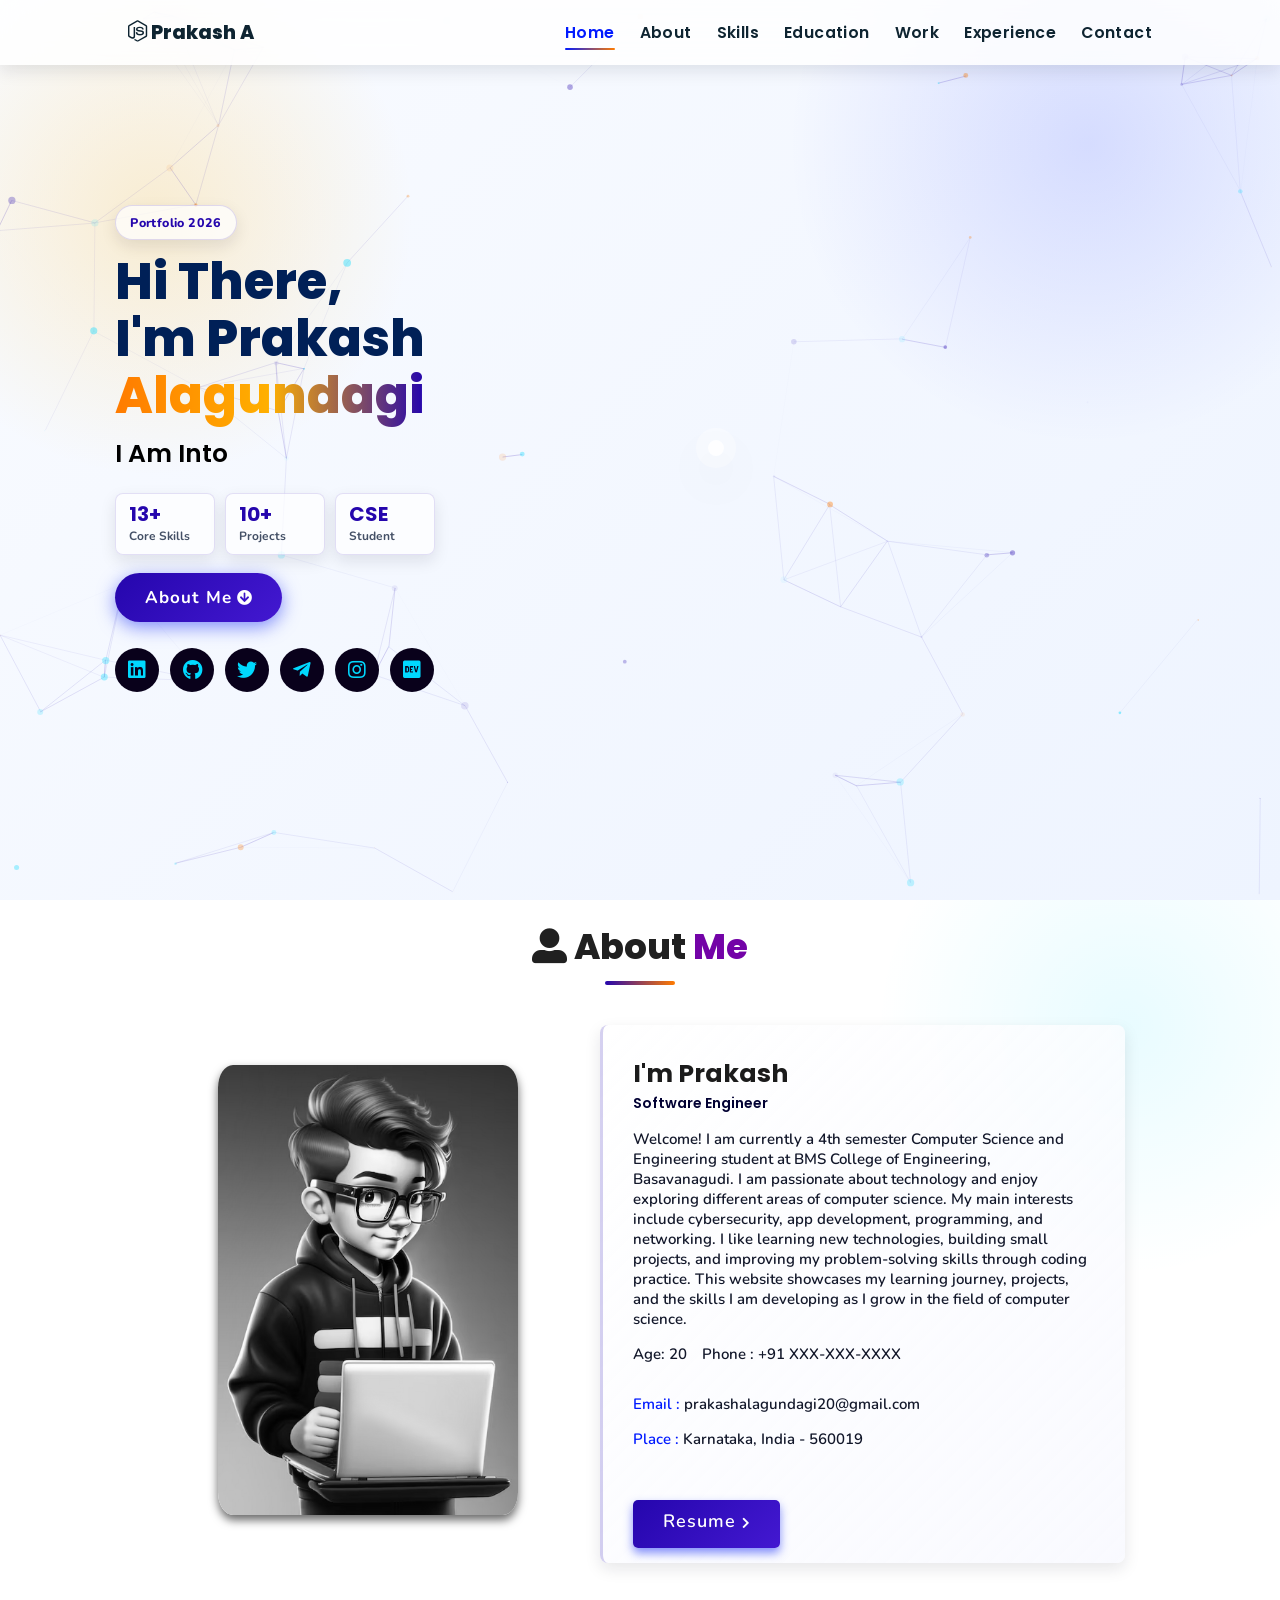
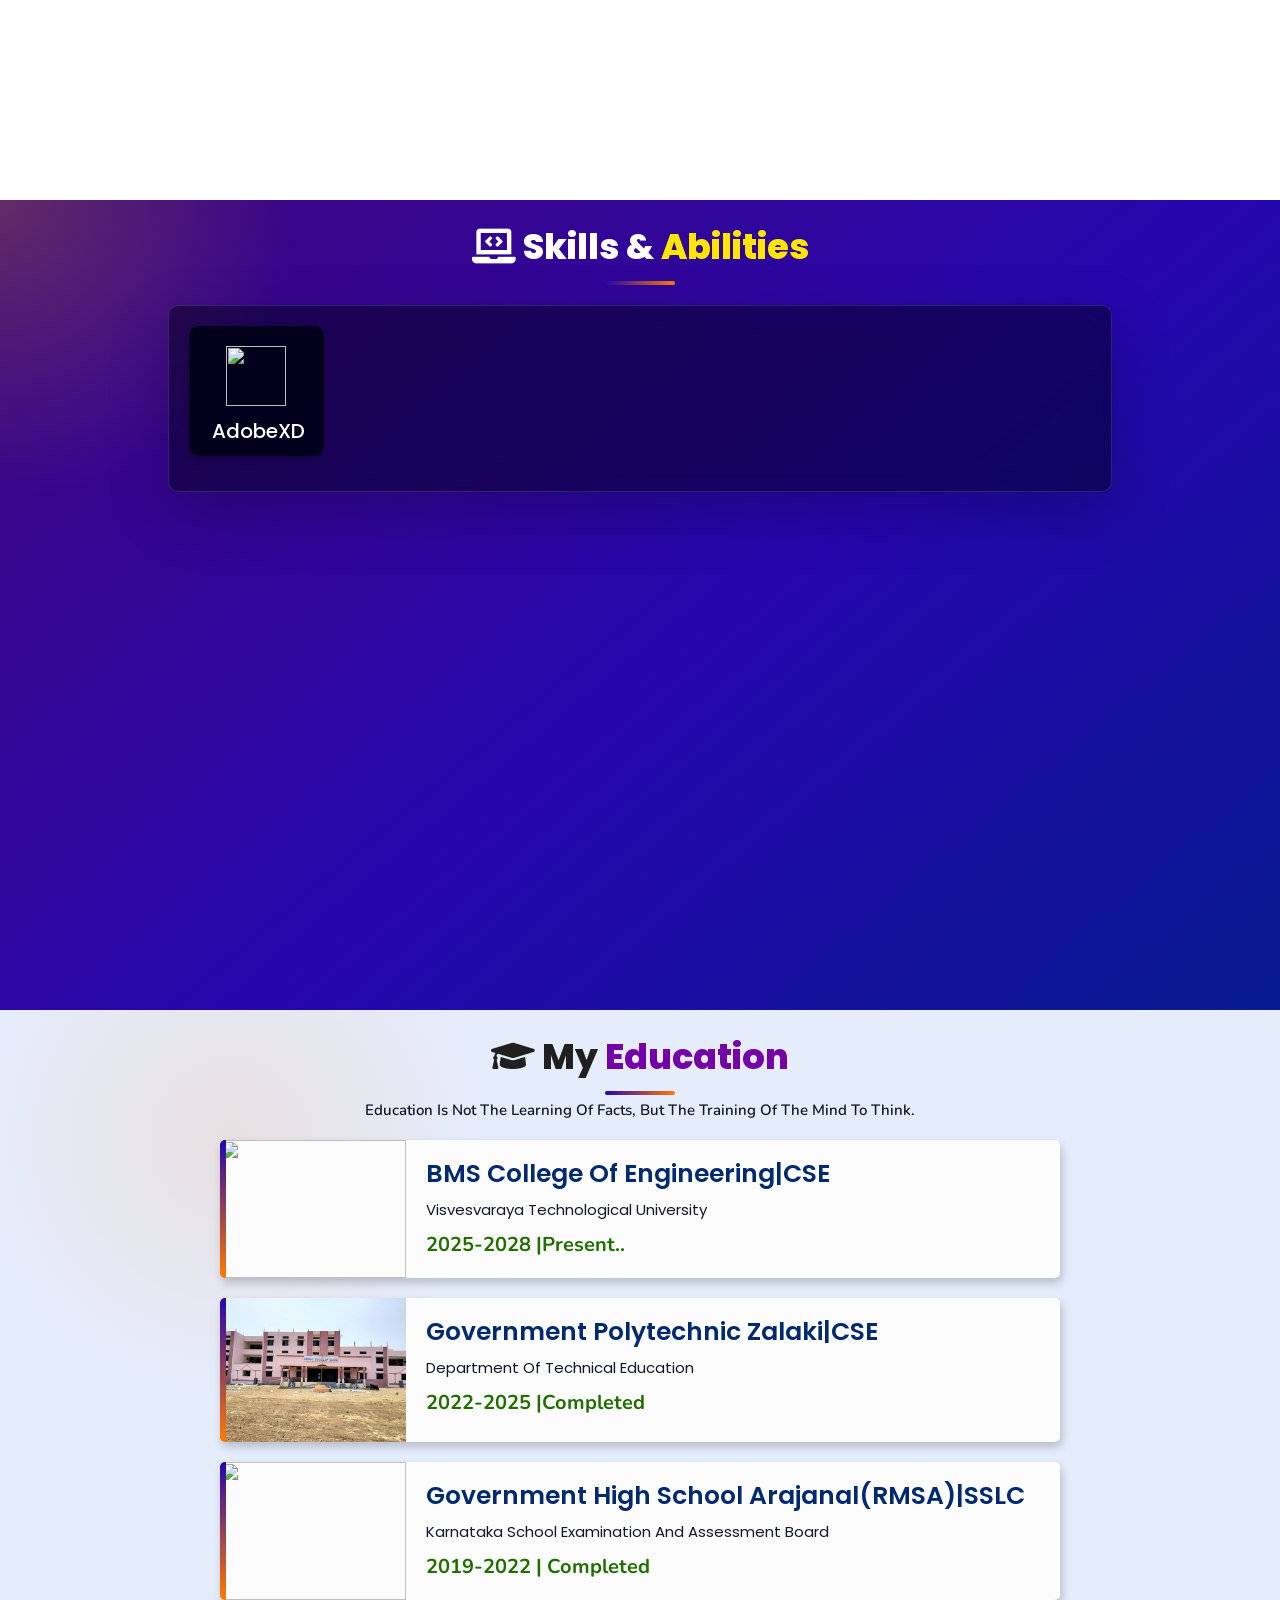
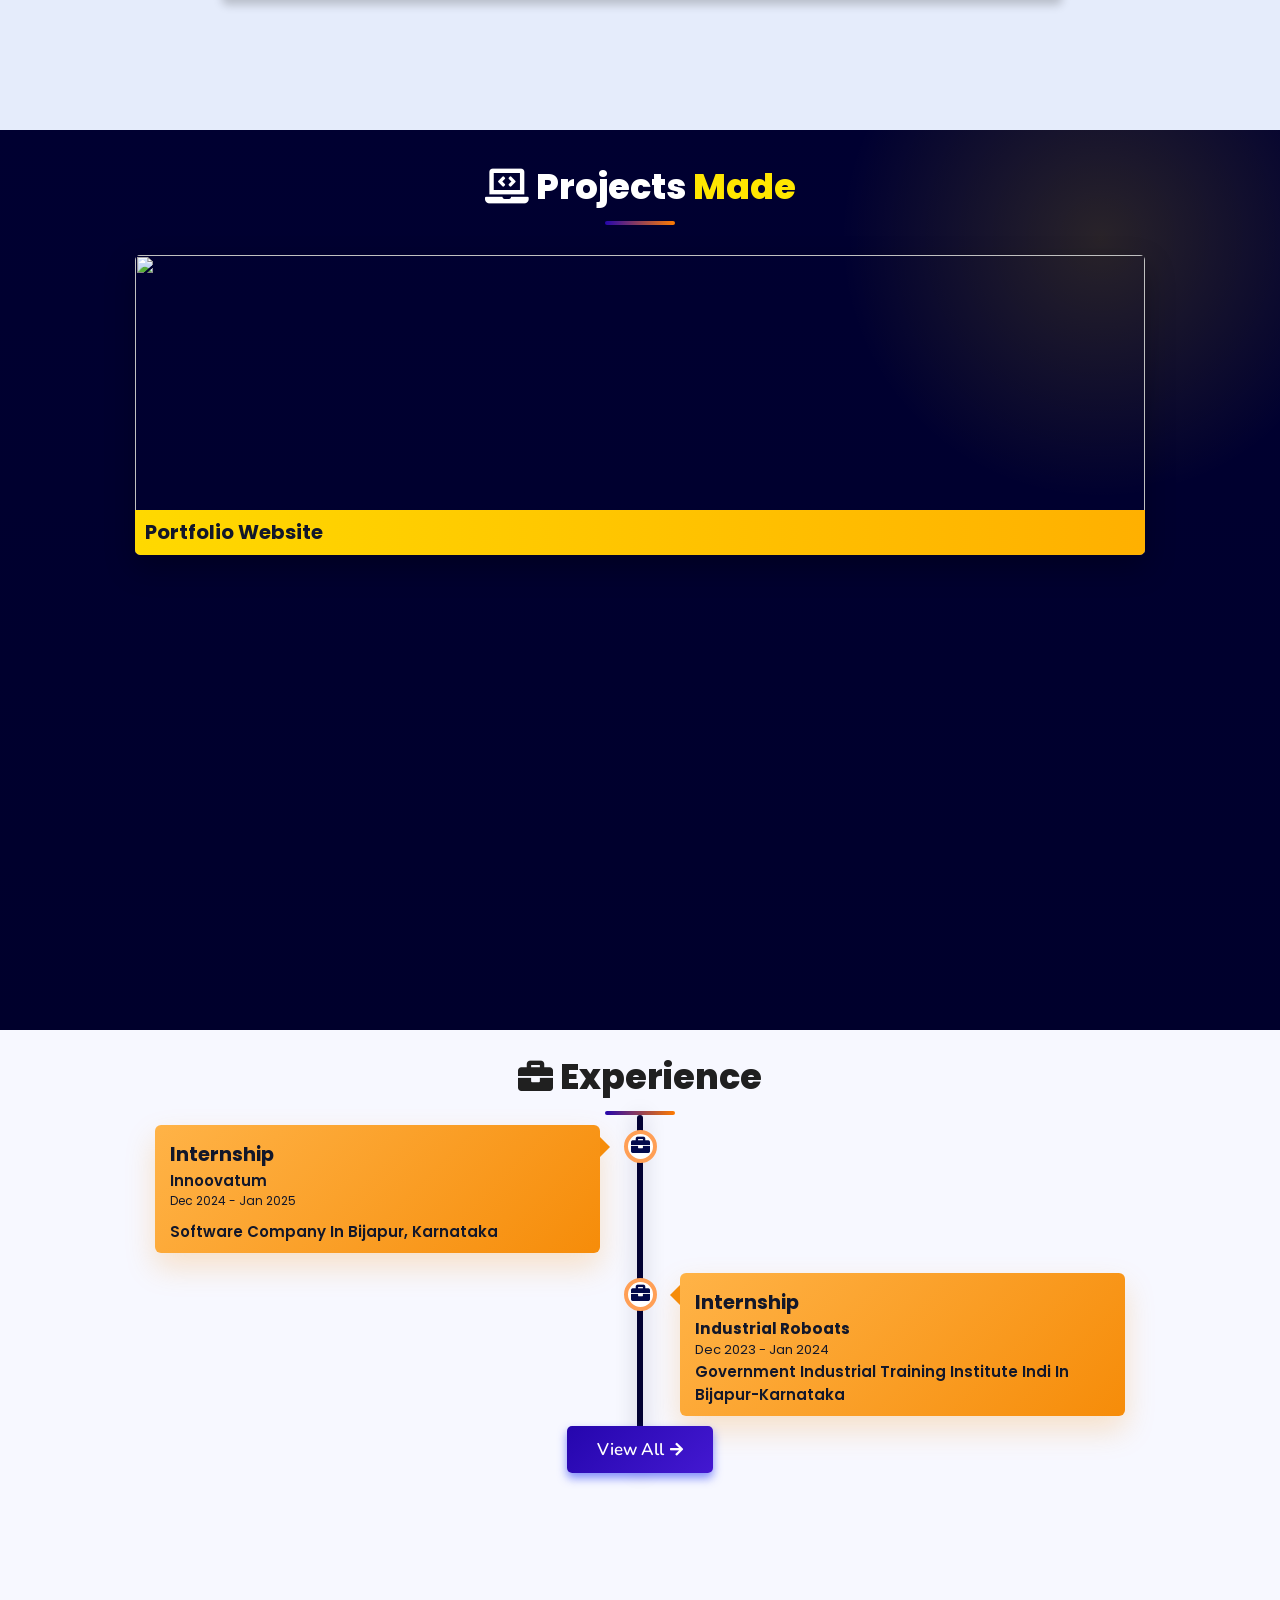
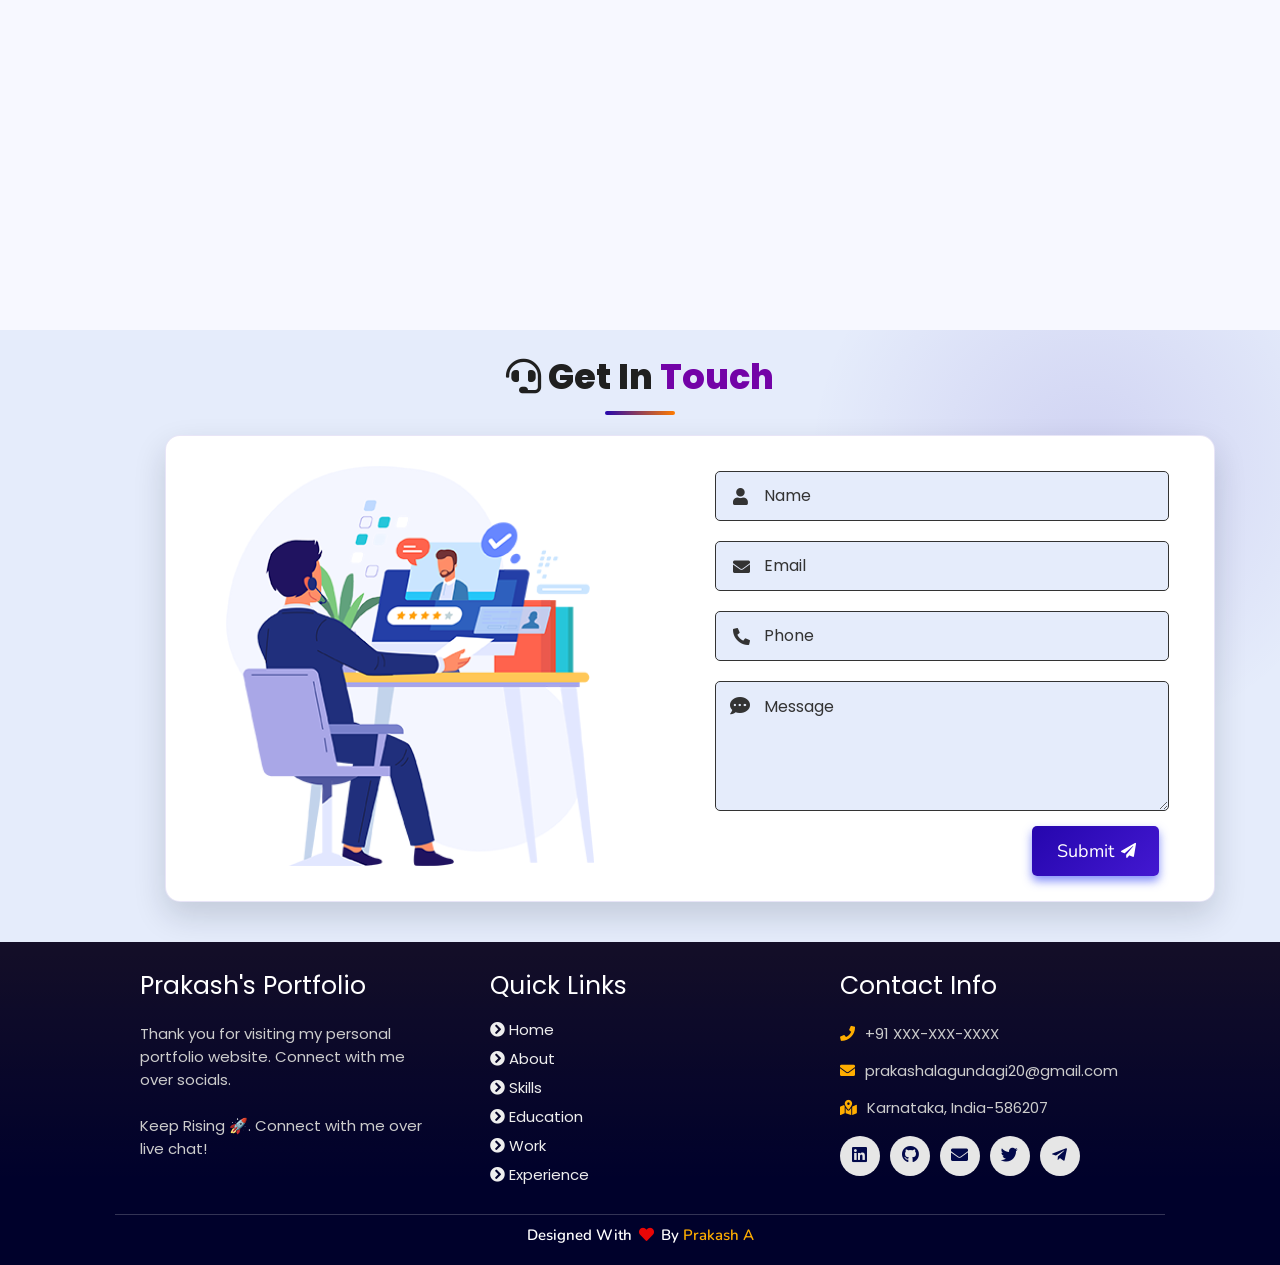
==== index.html @ 77f9a73e "recations added" ====
<!DOCTYPE html>
<html lang="en">
<head>
    <meta charset="UTF-8">
    <meta http-equiv="X-UA-Compatible" content="IE=edge">
    <meta name="viewport" content="width=device-width, initial-scale=1.0">
    <meta name="keywords" content="Prakash A, portfolio, Prakash Alagundagi, full stack dev, personal portfolio lifecodes, portfolio design, portfolio website, personal portfolio" />
    <meta name="description" content="Welcome to Prakash's Portfolio. Full-Stack Web Developer and Android App Developer" />
    <!-- Custom CSS -->
    <link rel="stylesheet" href="./assets/css/style.css">
    <link rel="stylesheet" href="./assets/css/reactions.css">
    <!-- Font Awesome -->
    <link rel="stylesheet" href="https://cdnjs.cloudflare.com/ajax/libs/font-awesome/5.15.3/css/all.min.css" integrity="sha512-iBBXm8fW90+nuLcSKlbmrPcLa0OT92xO1BIsZ+ywDWZCvqsWgccV3gFoRBv0z+8dLJgyAHIhR35VZc2oM/gI1w==" crossorigin="anonymous" referrerpolicy="no-referrer" />
    <!-- Favicon -->
    <link id='favicon' rel="shortcut icon" href="./assets/images/favicon.png" type="image/x-png">
    <title>Portfolio | Prakash A</title>
</head>
<body oncontextmenu="return false">


<!-- <div class="loader-container">
  <img draggable="false" src="./assets/images/preloader.gif" alt="">
</div> -->

<!-- navbar starts -->
<header>
        <a href="/" class="logo"><i class="fab fa-node-js"></i> Prakash A</a>

        <div id="menu" class="fas fa-bars"></div>
        <nav class="navbar">
            <ul>
            <li><a class="active" href="#home">Home</a></li>
            <li><a href="#about">About</a></li>
            <li><a href="#skills">Skills</a></li>
            <li><a href="#education">Education</a></li>
            <li><a href="#work">Work</a></li>
            <li><a href="#experience">Experience</a></li>
            <li><a href="#contact">Contact</a></li>
            </ul>
        </nav>
</header>
<!-- navbar ends -->


<!-- hero section starts -->
<section class="home" id="home">
    <div id="particles-js"></div>

    <div class="content">
    <h2>Hi There,<br/> I'm Prakash <span>Alagundagi</span></h2>
    <p>i am into <span class="typing-text"></span></p>
    <div class="hero-highlights" aria-label="Portfolio highlights">
      <div class="highlight-item">
        <strong>13+</strong>
        <span>Core Skills</span>
      </div>
      <div class="highlight-item">
        <strong>10+</strong>
        <span>Projects</span>
      </div>
      <div class="highlight-item">
        <strong>CSE</strong>
        <span>Student</span>
      </div>
    </div>
    <a href="#about" class="btn"><span>About Me</span>
      <i class="fas fa-arrow-circle-down"></i>
    </a>
    <div class="socials">
        <ul class="social-icons">
          <li><a class="linkedin" aria-label="LinkedIn" href="https://www.linkedin.com/in/prakash-alagundagi-56068b263/" target="_blank"><i class="fab fa-linkedin"></i></a></li> 
          <li><a class="github" aria-label="GitHub" href="https://github.com/prakashalagundagi" target="_blank"><i class="fab fa-github"></i></a></li>
          <li><a class="twitter" aria-label="Twitter" href="https://x.com/Prakash_nayak03" target="_blank"><i class="fab fa-twitter"></i></a></li>
          <li><a class="telegram" aria-label="Telegram" href="https://x.com/Prakash_nayak03" target="_blank"><i class="fab fa-telegram-plane"></i></a></li>
          <li><a class="instagram" aria-label="Instagram" href="https://www.instagram.com/prakash___r_a/" target="_blank"><i class="fab fa-instagram"></i></a></li>
          <li><a class="dev" aria-label="Dev" href="https://www.instagram.com" target="_blank"><i class="fab fa-dev"></i></a></li>
        </ul>
      </div>
    </div>
<div class="image">
    <img draggable="false" class="tilt" src="./assets/images/hero.jpg" alt="">
</div>
</section>
<!-- hero section ends -->


<!-- about section starts -->
<section class="about" id="about">
    <h2 class="heading"><i class="fas fa-user-alt"></i> About <span>Me</span></h2>
    
    <div class="row">

    <div class="image">
        <img draggable="false" class="tilt" src="./assets/images/imgg.avif" alt="">
    </div>
    <div class="content">
        <h3>I'm Prakash</h3>
        <span class="tag">Software Engineer</span>
        
        <p>Welcome! I am currently a 4th semester Computer Science and Engineering student at BMS College of Engineering, Basavanagudi. I am passionate about technology and enjoy exploring different areas of computer science.

My main interests include cybersecurity, app development, programming, and networking. I like learning new technologies, building small projects, and improving my problem-solving skills through coding practice.

This website showcases my learning journey, projects, and the skills I am developing as I grow in the field of computer science.
</p>
        
        <div class="box-container">
           
              <p><span> age: </span> 20 </p>
              <p><span> phone : </span> +91 XXX-XXX-XXXX</p>
          
            <div class="box">
              <p><span> email : </span> prakashalagundagi20@gmail.com</p>
              <p><span> place : </span> Karnataka, India - 560019</p>
            </div>
        </div>
        
        <div class="resumebtn">
            <a href="https://drive.google.com/file/d/1VLJ5hmCJbYtL4yO7WENe-qdGG40rezgq/view?usp=sharing" target="_blank" class="btn"><span>Resume</span>
                <i class="fas fa-chevron-right"></i>
            </a>
        </div>

    </div>
    </div>
</section>
<!-- about section ends -->

<!-- skills section starts -->
<section class="skills" id="skills">

    <h2 class="heading"><i class="fas fa-laptop-code"></i> Skills & <span>Abilities</span></h2>

    <div class="container">
          <div class="row" id="skillsContainer">

     <div class="bar">
              <div class="info">
                <img src="https://img.icons8.com/color/48/000000/adobe-xd.png"/>
                <span>AdobeXD</span>
              </div>
            </div>

      </div>
</div>
</section>
<!-- skills section ends -->


<!-- education section starts -->
<section class="education" id="education">

  <h1 class="heading"><i class="fas fa-graduation-cap"></i> My <span>Education</span></h1>

    <p class="qoute">Education is not the learning of facts, but the training of the mind to think.</p>

    <div class="box-container">

    <div class="box">
        <div class="image">
        <img draggable="false" src="./assets/images/educat/BMS.jpg">
        </div>
        <div class="content">
        <h3>BMS College Of Engineering|CSE</h3>
        <p>Visvesvaraya Technological University</p>
        <h4>2025-2028 |Present..</h4>
        </div>
    </div>
     <div class="box">
        <div class="image">
        <img draggable="false" src="./assets/images/educat/college.jpg" alt="">
        </div>
        <div class="content">
        <h3>Government Polytechnic Zalaki|CSE</h3>
        <p>Department Of Technical Education</p>
        <h4>2022-2025 |Completed</h4>
        </div>
    </div>

    <div class="box">
      <div class="image">
      <img draggable="false" src="./assets/images/educat/school.png">
      </div>
      <div class="content">
      <h3>Government High School Arajanal(RMSA)|SSLC</h3>
      <p>Karnataka School Examination And Assessment Board</p>  
      <h4>2019-2022 | Completed</h4>
      </div>
    </div>

    
</div>
</section>
<!-- education section ends -->


<!-- work project section starts -->
<section class="work" id="work">

  <h2 class="heading"><i class="fas fa-laptop-code"></i> Projects <span>Made</span></h2>

  <div class="box-container">

 <div class="box tilt">
      <img draggable="false" src="./assets/images/projects/portfolio1.png" alt="" />
      <div class="content">
        <div class="tag">
        <h3>Portfolio Website</h3>
        </div>
        <div class="desc">
          <p>Personal portfolio website. Don't need much info about it, just scroll down. You're here only!</p>
          <div class="btns">
            <a href="https://prakashalagundagi.github.io/My-Website-/" class="btn" target="_blank"><i class="fas fa-eye"></i> View</a>
            <a href="https://github.com/prakashalagundagi/My-Website-.git" class="btn" target="_blank">Code <i class="fas fa-code"></i></a>
          </div>
        </div>
      </div>
    </div>



</section>
<!-- work project section ends -->

<!-- experience section starts -->
<section class="experience" id="experience">

  <h2 class="heading"><i class="fas fa-briefcase"></i> Experience </h2>

  <div class="timeline">

    <div class="container left">
      <div class="content">
        <div class="tag">
          <h2>Internship</h2>
        </div>
        <div class="desc">
            <h3>Innoovatum</h3>
            <p>Dec 2024 - Jan 2025</p>
        </div>
           <div class="desc">
          <h3>Software company in Bijapur, Karnataka</h3>
          </div>
      </div>
    </div>

    <div class="container right">
        <div class="content">
          <div class="tag">
            <h2>Internship</h2>  
            <h3>Industrial Roboats</h3>
            <p>dec 2023 - jan 2024</p>
          </div>
          <div class="desc">
          <h3>Government Industrial Training Institute Indi in Bijapur-Karnataka </h3>
        </div>    
      </div>
      </div>

  <div class="morebtn">
    <a href="" class="btn"><span>View All</span>
      <i class="fas fa-arrow-right"></i>
  </a>
  </div>

</div>

</section>
<!-- experience section ends -->

<!-- contact section starts -->
<section class="contact" id="contact">
  
  <h2 class="heading"><i class="fas fa-headset"></i> Get in <span>Touch</span></h2>

  <div class="container">
    <div class="content">
      <div class="image-box">
        <img draggable="false" src="./assets/images/contact1.png" alt="">
      </div>
    <form id="contact-form">
      
      <div class="form-group">
        <div class="field">
          <input type="text" name="name" placeholder="Name" required>
          <i class='fas fa-user'></i>
        </div>
        <div class="field">
          <input type="text" name="email" placeholder="Email" required>
          <i class='fas fa-envelope'></i>
        </div>
        <div class="field">
          <input type="text" name="phone" placeholder="Phone">
          <i class='fas fa-phone-alt'></i>
        </div>
        <div class="message">
        <textarea placeholder="Message" name="message" required></textarea>
        <i class="fas fa-comment-dots"></i>
        </div>
        </div>
      <div class="button-area">
        <button type="submit">
          Submit <i class="fa fa-paper-plane"></i></button>
      </div>
    </form>
  </div>
  </div>
</section>
<!-- contact section ends -->


<!-- footer section starts -->
<section class="footer">

  <div class="box-container">

      <div class="box">
          <h3>Prakash's Portfolio</h3>
          <p>Thank you for visiting my personal portfolio website. Connect with me over socials. <br/> <br/> Keep Rising 🚀. Connect with me over live chat!</p>
      </div>

      <div class="box">
          <h3>quick links</h3>
          <a href="#home"><i class="fas fa-chevron-circle-right"></i> home</a>
          <a href="#about"><i class="fas fa-chevron-circle-right"></i> about</a>
          <a href="#skills"><i class="fas fa-chevron-circle-right"></i> skills</a>
          <a href="#education"><i class="fas fa-chevron-circle-right"></i> education</a>
          <a href="#work"><i class="fas fa-chevron-circle-right"></i> work</a>
          <a href="#experience"><i class="fas fa-chevron-circle-right"></i> experience</a>
      </div>

      <div class="box">
          <h3>contact info</h3>
          <p> <i class="fas fa-phone"></i>+91 XXX-XXX-XXXX</p>
          <p> <i class="fas fa-envelope"></i>prakashalagundagi20@gmail.com</p>
          <p> <i class="fas fa-map-marked-alt"></i>Karnataka, India-586207</p>
          <div class="share">

              <a href="https://www.linkedin.com/in/prakash-alagundagi-56068b263/" class="fab fa-linkedin" aria-label="LinkedIn" target="_blank"></a>
              <a href="https://github.com/prakashalagundagi" class="fab fa-github" aria-label="GitHub" target="_blank"></a>
              <a href="mailto:prakashalagundagi20@gmail.com" class="fas fa-envelope" aria-label="Mail" target="_blank"></a>
              <a href="https://twitter.com/prakash_nayak03" class="fab fa-twitter" aria-label="Twitter" target="_blank"></a>
              <a href="https://t.me/prakashalagundagi" class="fab fa-telegram-plane" aria-label="Telegram" target="_blank"></a>
          </div>
      </div>
  </div>

  <h1 class="credit">Designed with <i class="fa fa-heart pulse"></i> by <a href="https://www.linkedin.com/in/prakash-alagundagi-56068b263">Prakash A</a></h1>

</section>
<!-- footer section ends -->


<!-- scroll top btn -->
<a href="#home" aria-label="ScrollTop" class="fas fa-angle-up" id="scroll-top"></a>
<!-- scroll back to top -->


<!-- ==== ALL MAJOR JAVASCRIPT CDNS STARTS ==== -->
<!-- jquery cdn -->
<script src="https://cdnjs.cloudflare.com/ajax/libs/jquery/3.6.0/jquery.min.js" integrity="sha512-894YE6QWD5I59HgZOGReFYm4dnWc1Qt5NtvYSaNcOP+u1T9qYdvdihz0PPSiiqn/+/3e7Jo4EaG7TubfWGUrMQ==" crossorigin="anonymous" referrerpolicy="no-referrer"></script>

<!-- typed.js cdn -->
<script src="https://cdnjs.cloudflare.com/ajax/libs/typed.js/2.0.5/typed.min.js" integrity="sha512-1KbKusm/hAtkX5FScVR5G36wodIMnVd/aP04af06iyQTkD17szAMGNmxfNH+tEuFp3Og/P5G32L1qEC47CZbUQ==" crossorigin="anonymous" referrerpolicy="no-referrer"></script>

<!-- particle.js links -->
<script src="./assets/js/particles.min.js"></script>
<script src="./assets/js/app.js"></script>

<!-- vanilla tilt.js links -->
<script src="https://cdnjs.cloudflare.com/ajax/libs/vanilla-tilt/1.7.0/vanilla-tilt.min.js" integrity="sha512-SttpKhJqONuBVxbRcuH0wezjuX+BoFoli0yPsnrAADcHsQMW8rkR84ItFHGIkPvhnlRnE2FaifDOUw+EltbuHg==" crossorigin="anonymous" referrerpolicy="no-referrer"></script>

<!-- scroll reveal anim -->
<script src="https://unpkg.com/scrollreveal"></script>

<script
      type="text/javascript"
      src="https://cdn.jsdelivr.net/npm/emailjs-com@3/dist/email.min.js"
    ></script>

<!-- ==== ALL MAJOR JAVASCRIPT CDNS ENDS ==== -->

<script src="./assets/js/script.js"></script>
<script src="./assets/js/reactions.js"></script>

</body>
</html>
---- assets/css/style.css ----
@import url("https://fonts.googleapis.com/css2?family=Poppins:wght@400;600;700&display=swap");
@import url("https://fonts.googleapis.com/css2?family=Nunito:ital,wght@0,300;0,400;0,600;0,700;1,300;1,400&display=swap");

:root {
  --ink: #12172a;
  --navy: #002057;
  --primary: #2506ad;
  --primary-dark: #1a047e;
  --accent: #ff7b00;
  --gold: #ffd900;
  --cyan: #00d9ff;
  --surface: #ffffff;
  --soft-bg: #f7f8ff;
  --soft-blue: #e5ecfb;
  --shadow-sm: 0 0.6rem 1.6rem rgba(15, 23, 42, 0.1);
  --shadow-md: 0 1.4rem 3.2rem rgba(15, 23, 42, 0.16);
  --shadow-primary: 0 1.2rem 3rem rgba(37, 6, 173, 0.28);
  --ease: cubic-bezier(0.2, 0.8, 0.2, 1);
}

* {
  margin: 0;
  padding: 0;
  box-sizing: border-box;
  text-decoration: none;
  outline: none;
  border: none;
  text-transform: capitalize;
}
html {
  font-size: 62.5%;
  overflow-x: hidden;
  scroll-behavior: smooth;
}
body {
  background: var(--soft-bg);
  font-family: "Poppins", sans-serif;
  color: var(--ink);
}

*::selection {
  background: #2b3dda;
  color: #fff;
}

html {
  font-size: 62.5%;
  overflow-x: hidden;
}
html::-webkit-scrollbar {
  width: 0.8rem;
}
html::-webkit-scrollbar-track {
  background: rgb(235, 202, 245);
}
html::-webkit-scrollbar-thumb {
  background: #420177;
}

/* pre loader start */
.loader-container {
  position: fixed;
  top: 0;
  left: 0;
  z-index: 10000;
  background: #e6eff1;
  display: flex;
  align-items: center;
  justify-content: center;
  height: 100%;
  width: 100%;
}
.loader-container.fade-out {
  top: -120%;
}
/* pre loader end */

/* navbar starts */
header {
  position: fixed;
  top: 0;
  left: 0;
  right: 0;
  z-index: 1000;
  display: flex;
  align-items: center;
  justify-content: space-between;
  padding: 1.7rem 10%;
  height: 6.5rem;
  background: rgba(255, 255, 255, 0.82);
  box-shadow: var(--shadow-sm);
  backdrop-filter: blur(18px);
  transition: box-shadow 0.35s ease, background 0.35s ease, transform 0.35s ease;
}
header.scrolled {
  height: 6rem;
  background: rgba(255, 255, 255, 0.94);
  box-shadow: 0 1rem 3rem rgba(15, 23, 42, 0.14);
}
section {
  min-height: 100vh;
  padding: 2rem 9%;
}
.heading {
  position: relative;
  width: fit-content;
  margin: 0 auto;
  font-size: 3.5rem;
  color: rgb(32, 32, 32);
  font-weight: 800;
  text-align: center;
}
.heading::after {
  content: "";
  display: block;
  width: 7rem;
  height: 0.35rem;
  margin: 0.8rem auto 0;
  border-radius: 2rem;
  background: linear-gradient(90deg, var(--primary), var(--accent));
}
.heading span {
  color: rgb(115, 3, 167);
}
header .logo {
  font-size: 1.9rem;
  font-weight: 800;
  text-decoration: none;
  color: #0e2431;
  transition: color 0.25s ease, transform 0.25s ease;
}
header .logo i {
  font-size: 2.2rem;
}
header .logo:hover {
  color: var(--accent);
  transform: translateY(-0.2rem);
}
header .navbar ul {
  list-style: none;
  display: flex;
  justify-content: center;
  align-items: center;
}
header .navbar li {
  margin-left: 2.5rem;
}
header .navbar ul li a {
  font-size: 1.57rem;
  color: #0e2431;
  font-weight: 600;
  text-decoration: none;
  letter-spacing: 0.04rem;
  position: relative;
  transition: color 0.25s ease;
}
header .navbar ul li a::after {
  content: "";
  position: absolute;
  left: 0;
  bottom: -0.7rem;
  width: 100%;
  height: 0.25rem;
  border-radius: 2rem;
  background: linear-gradient(90deg, #011aff, var(--accent));
  transform: scaleX(0);
  transform-origin: right;
  transition: transform 0.3s ease;
}
header .navbar ul li a.active,
header .navbar ul li a:hover {
  color: #011aff;
  border-bottom: 0;
}
header .navbar ul li a.active::after,
header .navbar ul li a:hover::after {
  transform: scaleX(1);
  transform-origin: left;
}
/* navbar ends */

/* hamburger icon starts*/
#menu {
  font-size: 3rem;
  cursor: pointer;
  color: rgb(24, 2, 63);
  display: none;
}
@media (max-width: 768px) {
  #menu {
    display: block;
  }
  header .navbar {
    position: fixed;
    top: 6.5rem;
    right: -120%;
    width: 75%;
    height: 100%;
    text-align: left;
    align-items: flex-start;
    background-color: #0e0f31;
  }
  header .navbar ul {
    flex-flow: column;
    padding: 1rem;
  }
  header .navbar ul li {
    text-align: center;
    width: 100%;
    margin: 1rem 0;
    border-radius: 0.5rem;
    width: 26rem;
  }
  header .navbar ul li a {
    display: block;
    padding: 1rem;
    text-align: left;
    color: #fff;
    font-size: 2rem;
  }
  header .navbar ul li a.active,
  header .navbar ul li a:hover {
    padding: 1rem;
    color: #fff;
    border-radius: 0.5rem;
    border-bottom: 0.5rem solid #011aff;
  }
  .fa-times {
    transform: rotate(180deg);
  }
  header .navbar.nav-toggle {
    right: 0;
  }
}
/* hamburger icon ends */

/* hero section starts*/
.home {
  position: relative;
  display: flex;
  flex-wrap: wrap;
  gap: 1.5rem;
  min-height: 100vh;
  align-items: center;
  overflow: hidden;
  background:
    radial-gradient(circle at 12% 24%, rgba(255, 174, 0, 0.18), transparent 26rem),
    radial-gradient(circle at 85% 16%, rgba(1, 26, 255, 0.12), transparent 30rem),
    linear-gradient(135deg, #f9fbff 0%, #eef4ff 100%);
}
.home #particles-js {
  position: absolute;
  top: 0;
  left: 0;
  height: 100%;
  width: 100%;
}
.home::before {
  content: "";
  position: absolute;
  top: 0;
  left: 0;
  height: 100%;
  width: 100%;
}
.home .content {
  flex: 1 1 40rem;
  padding-top: 1rem;
  z-index: 1;
  position: relative;
}
.home .content::before {
  content: "Portfolio 2026";
  display: inline-flex;
  align-items: center;
  margin-bottom: 1.4rem;
  padding: 0.8rem 1.4rem;
  border: 1px solid rgba(37, 6, 173, 0.14);
  border-radius: 5rem;
  background: rgba(255, 255, 255, 0.72);
  color: var(--primary);
  box-shadow: var(--shadow-sm);
  font: 800 1.25rem "Nunito", sans-serif;
  letter-spacing: 0.04rem;
}
.home .image {
  flex: 1 1 40rem;
  z-index: 1;
}
.home .image img {
  width: 70%;
  margin-left: 6rem;
  border-radius: 50%;
  border: 0.8rem solid rgba(255, 255, 255, 0.85);
  box-shadow: 0 2rem 5rem rgba(16, 24, 40, 0.18), 0 0 0 1.2rem rgba(255, 255, 255, 0.35);
  cursor: pointer;
  animation: profileFloat 5s ease-in-out infinite;
  transition: transform 0.45s ease, box-shadow 0.45s ease, filter 0.45s ease;
}
.home .image img:hover {
  box-shadow: var(--shadow-primary), 0 0 0 1.2rem rgba(255, 255, 255, 0.55);
  filter: saturate(1.08);
  transform: scale(1.04) translateY(-0.8rem);
}
.home .content h2 {
  font-size: 5rem;
  font-weight: 800;
  color: var(--navy);
  line-height: 1.14;
  animation: textRise 0.85s ease both;
}
.home .content h2 span {
  font-size: 5rem;
  font-weight: 800;
  color: #ff7b00;
  background: linear-gradient(90deg, var(--accent), #ffb000, var(--primary));
  -webkit-background-clip: text;
  background-clip: text;
  color: transparent;
}
.home .content p {
  font-size: 2.5rem;
  color: #000;
  font-weight: 600;
  padding: 1rem 0;
}
.home .content p span {
  font-size: 2.5rem;
  color: rgb(148, 8, 8);
  font-weight: 600;
  padding: 1rem 0;
}
.hero-highlights {
  display: flex;
  flex-wrap: wrap;
  gap: 1rem;
  margin: 1rem 0 1.4rem;
}
.highlight-item {
  min-width: 10rem;
  padding: 1rem 1.3rem;
  border: 1px solid rgba(37, 6, 173, 0.12);
  border-radius: 0.8rem;
  background: rgba(255, 255, 255, 0.7);
  box-shadow: var(--shadow-sm);
}
.highlight-item strong,
.highlight-item span {
  display: block;
  text-transform: none;
}
.highlight-item strong {
  color: var(--primary);
  font-size: 2rem;
  line-height: 1;
}
.highlight-item span {
  margin-top: 0.4rem;
  color: #445066;
  font: 700 1.2rem "Nunito", sans-serif;
}
.home .btn {
  display: inline-flex;
  align-items: center;
  gap: 0.5rem;
  margin-top: 0.4rem;
  line-height: 1;
  padding: 1.6rem 3rem;
  border-radius: 4em;
  overflow: hidden;
  transition: transform 0.35s ease, box-shadow 0.35s ease, background 0.35s ease;
  color: #fff;
  background: linear-gradient(135deg, var(--primary), #4318d1);
  box-shadow: 0px 5px 18px rgba(48, 68, 247, 0.6);
  font-family: "Nunito", sans-serif;
}
.home .btn span {
  font-weight: 700;
  font-size: 1.7rem;
  letter-spacing: 0.1rem;
}
.home .btn i {
  margin-left: 0;
  font-size: 1.5rem;
  transition: 0.3s;
}
.home .btn:hover {
  background: linear-gradient(135deg, var(--primary-dark), #3510bd);
  box-shadow: var(--shadow-primary);
  transform: translateY(-0.3rem);
}
.home .btn:hover i {
  transform: translateX(5px);
}
/* social icons start */
.socials {
  position: relative;
  margin-top: 2.6rem;
}
.socials .social-icons {
  padding-left: 0;
  margin-bottom: 0;
  list-style: none;
}
.socials .social-icons li {
  display: inline-block;
  margin-bottom: 14px;
}
.social-icons a {
  font-size: 2rem;
  display: inline-block;
  line-height: 44px;
  color: #00d9ff;
  background-color: #09011b;
  width: 44px;
  height: 44px;
  text-align: center;
  margin-right: 8px;
  border-radius: 100%;
  transition: transform 0.35s ease, box-shadow 0.35s ease, background-color 0.35s ease;
}
.social-icons a:hover {
  transform: translateY(-0.6rem) rotate(6deg);
  box-shadow: 0 1rem 2rem rgba(0, 217, 255, 0.3);
}
.social-icons a:active,
.social-icons a:focus,
.social-icons a:hover {
  color: #fff;
  background-color: #0685da;
}
.social-icons a.github:hover {
  background-color: #0e0e0e;
}
.social-icons a.twitter:hover {
  background-color: #00aced;
}
.social-icons a.linkedin:hover {
  background-color: #007bb6;
}
.social-icons a.dev:hover {
  background-color: #070707;
}
.social-icons a.instagram:hover {
  background-color: #ee00da;
}
/* social icons end */

/* hero media queries starts*/
@media (max-width: 450px) {
  .home .btn {
    margin: 1.5rem 0 0;
  }
  .socials {
    margin-top: 2.4rem;
  }
  .home .image img {
    margin-top: 0;
  }
  .hero-highlights {
    gap: 0.8rem;
  }
  .highlight-item {
    flex: 1 1 12rem;
  }
  .home .content p {
    font-size: 2.2rem;
  }
  .home .content p span {
    font-size: 2.2rem;
  }
}
/* hero media queries ends*/
/* hero section end */

/* about section starts */
.about {
  background:
    radial-gradient(circle at 88% 14%, rgba(0, 217, 255, 0.09), transparent 25rem),
    rgb(255, 255, 255);
}
.about .row {
  display: flex;
  flex-direction: row;
  gap: 2rem;
  flex-wrap: wrap;
  padding: 4rem;
}
.about .row .image {
  text-align: center;
  flex: 1 1 35rem;
}
.about .row .image img {
  margin: 4rem;
  width: 30rem;
  height: auto;
  border-radius: 5%;
  box-shadow: 0 5px 10px rgba(0, 0, 0, 0.6);
  mix-blend-mode: luminosity;
  transition: transform 0.45s ease, box-shadow 0.45s ease, mix-blend-mode 0.45s ease;
  cursor: pointer;
}
.about .row .image img:hover {
  mix-blend-mode: normal;
  transform: scale(1.05);
  box-shadow: 0 10px 20px rgba(0, 0, 0, 0.7);
}
.about .row .content {
  flex: 1 1 45rem;
  padding: 3rem;
  border-left: 0.35rem solid rgba(37, 6, 173, 0.18);
  border-radius: 0.8rem;
  background: linear-gradient(135deg, rgba(255, 255, 255, 0.92), rgba(247, 248, 255, 0.72));
  box-shadow: var(--shadow-sm);
}
.about .row .content h3 {
  color: rgb(27, 27, 27);
  font-size: 2.5rem;
}
.about .row .content .tag {
  font-size: 1.4rem;
  color: #020133;
  font-weight: 600;
  margin-top: 1rem;
}
.about .row .content p {
  font-size: 1.5rem;
  margin-top: 1.5rem;
  font-family: "Nunito";
  font-weight: 600;
  text-transform: none;
}
.about .row .content .box-container {
  display: flex;
  flex-wrap: wrap;
  gap: 1.5rem;
  font-family: "Nunito";
  font-weight: 600;
}
.about .row .content .box-container .box p {
  text-transform: none;
}
.about .row .content .box-container .box p span {
  color: #011aff;
}
.resumebtn {
  margin-top: 6rem;
}
.resumebtn .btn {
  padding: 1.7rem 3rem;
  border-radius: 0.5em;
  transition: 0.3s;
  color: #fff;
  background: linear-gradient(135deg, var(--primary), #4318d1);
  box-shadow: 0px 5px 10px rgba(48, 68, 247, 0.6);
  font-family: "Nunito", sans-serif;
}
.resumebtn .btn span {
  font-weight: 600;
  font-size: 1.8rem;
  letter-spacing: 0.1rem;
}
.resumebtn .btn i {
  margin-left: 0.3rem;
  font-size: 1.2rem;
  transition: 0.3s;
}
.resumebtn .btn:hover {
  background: #1a047e;
}
.resumebtn .btn:hover i {
  transform: translateX(5px);
}
/* about media queries starts*/
@media screen and (max-width: 600px) {
  .about .row .image {
    margin-top: 2rem;
  }
  .about .row .image img {
    margin: 0 auto;
    width: 80%;
    mix-blend-mode: normal;
  }
  .about .row {
    padding: 0.5rem;
    margin-bottom: 7rem;
  }
  .about .row .content {
    padding: 1rem;
  }
  .about .row .content .box-container {
    gap: 0;
  }
}
/* about media queries ends*/
/* about section ends */

/* skills section starts */
.skills {
  min-height: 90vh;
  background:
    radial-gradient(circle at top left, rgba(255, 217, 0, 0.18), transparent 30rem),
    linear-gradient(140deg, #3f047c, #2506ad 55%, #061a8f);
}
.skills h2 {
  color: #fff;
}
.skills .heading span {
  color: rgb(255, 230, 0);
}
.skills .container {
  background: rgba(0, 0, 22, 0.48);
  color: #fff;
  border-radius: 1rem;
  padding: 2rem;
  width: 90%;
  margin: auto;
  margin-top: 2rem;
  border: 1px solid rgba(255, 255, 255, 0.12);
  box-shadow: 0 2rem 6rem rgba(0, 0, 0, 0.22);
  backdrop-filter: blur(14px);
}
.skills .container .row {
  display: grid;
  grid-template-columns: repeat(6, 1fr);
  flex-wrap: wrap;
  gap: 1.8rem;
}
.skills .container .bar {
  margin-bottom: 15px;
  padding: 10px;
  border-radius: 1rem;
  box-shadow: 0 4px 10px rgba(0, 0, 0, 0.2);
  background: rgba(0, 0, 22, 0.9);
  position: relative;
  overflow: hidden;
  transition: transform 0.35s ease, box-shadow 0.35s ease, background 0.35s ease;
}
.skills .container .bar::before {
  content: "";
  position: absolute;
  inset: 0;
  background: linear-gradient(135deg, rgba(255, 255, 255, 0.16), transparent 45%);
  opacity: 0;
  transition: opacity 0.35s ease;
}
.skills .container .bar:hover {
  box-shadow: 0 1.4rem 2.8rem rgba(0, 2, 68, 0.55) !important;
  background-color: rgba(0, 0, 0, 0.9) !important;
  transform: translateY(-0.7rem) scale(1.02);
}
.skills .container .bar:hover::before {
  opacity: 1;
}
.skills .container .bar .info {
  display: flex;
  flex-direction: column;
  align-items: center;
  gap: 1rem;
  margin-top: 1rem;
}
.skills .container .bar .info img{
  width: 60px;
  height: 60px;
  object-fit: contain;
}
.skills .container .bar .info span {
  font-size: 2rem;
  font-weight: 500;
  font-family: "Poppins";
  margin-left: 0.5rem;
}
/* skills media queries starts*/
@media screen and (max-width: 600px) {
  .skills .container {
    padding: 0;
    margin: 0;
  }
  .skills .container .row {
    grid-template-columns: repeat(2, 1fr);
    margin: 1rem;
    padding: 2rem 0.2rem 2rem 0.2rem;
    gap: 1rem;
  }
  .skills .container {
    margin-top: 5px;
    width: 100%;
  }
}
/* skills media queries ends*/
/* skills section ends */

/* education section starts */
.education {
  background:
    radial-gradient(circle at 18% 18%, rgba(255, 123, 0, 0.1), transparent 26rem),
    var(--soft-blue);
  min-height: 80vh;
}
.education .qoute {
  font-size: 1.5rem;
  text-align: center;
  font-family: "Nunito", sans-serif;
  font-weight: 600;
  margin-top: 0.5rem;
}
.education .box-container {
  display: flex;
  flex-wrap: wrap;
  justify-content: center;
  align-items: center;
  flex-direction: column;
}
.education .box-container .box {
  display: flex;
  flex-direction: row;
  width: 80%;
  border-radius: 0.5rem;
  box-shadow: 0.2rem 0.5rem 1rem rgba(0, 0, 0, 0.2);
  text-align: center;
  position: relative;
  margin-top: 2rem;
  overflow: hidden;
  transition: transform 0.35s ease, box-shadow 0.35s ease;
  background: rgb(252, 252, 252);
}
.education .box-container .box::before {
  content: "";
  position: absolute;
  inset: 0 auto 0 0;
  width: 0.55rem;
  background: linear-gradient(180deg, var(--primary), var(--accent));
  z-index: 1;
}
.education .box-container .box:hover {
  transform: translateY(-0.7rem);
  box-shadow: 0 1.8rem 3.4rem rgba(15, 23, 42, 0.18);
}
.education .box-container .box .image {
  flex: 1 1 20rem;
  width: 100%;
}
.education .box-container .box img {
  object-fit: cover;
  position: relative;
  width: 100%;
  height: 100%;
}
.education .box-container .box .content {
  position: relative;
  display: flex;
  flex-direction: column;
  padding: 1rem;
  flex-wrap: wrap;
  flex: 1 1 70rem;
}
.education .box-container .box .content h3 {
  font-size: 2.5rem;
  color: #012970;
  padding: 0.5rem 0;
  font-weight: 600;
  text-align: left;
  margin-left: 1rem;
}
.education .box-container .box .content p {
  font-size: 1.5rem;
  margin-left: 1rem;
  text-align: left;
}
.education h4 {
  font-size: 2rem;
  color: rgb(34, 109, 0);
  text-align: left;
  margin: 1rem;
  font-family: "Nunito", sans-serif;
  font-weight: 700;
}

/* education media queries starts*/
@media screen and (max-width: 600px) {
  .education .box-container .box {
    flex-direction: column;
    width: 100%;
  }
  .education .box-container .box .image {
    width: 100%;
    height: 25rem;
  }
  .education .box-container .box img {
    width: 100%;
  }
  .education .box-container .box .content {
    position: relative;
    display: flex;
    flex-direction: column;
    padding: 1rem;
    flex-wrap: wrap;
    flex: 0;
  }
  .education .btns {
    margin-top: 2rem;
    margin-left: 1rem;
    margin-right: 1rem;
    flex-wrap: wrap;
  }
}
/* education media queries ends*/
/* education section ends */

/* work section starts */
.work {
  /* background: #010124; */
  background:
    radial-gradient(circle at 86% 12%, rgba(255, 217, 0, 0.16), transparent 26rem),
    linear-gradient(to bottom, #000031, #00002c);
}
.work h2 {
  color: #fff;
  padding: 1rem;
}
.work .heading span {
  color: rgb(255, 230, 0);
}
.work .box-container {
  display: flex;
  flex-wrap: wrap;
  gap: 1.5rem;
  margin: 2rem;
}
.work .box-container .box {
  flex: 1 1 30rem;
  border-radius: 0.5rem;
  position: relative;
  overflow: hidden;
  height: 30rem;
  box-shadow: 0 1.2rem 3rem rgba(0, 0, 0, 0.28);
  transition: transform 0.4s ease, box-shadow 0.4s ease;
}
.work .box-container .box:hover {
  transform: translateY(-0.8rem);
  box-shadow: 0 2rem 4.5rem rgba(0, 0, 0, 0.38);
}
.work .box-container .box img {
  height: 100%;
  width: 100%;
  object-fit: cover;
  transition: transform 0.55s ease, filter 0.55s ease;
}
.work .box-container .box:hover img {
  filter: saturate(1.08) contrast(1.04);
  transform: scale(1.08);
}
.work .box-container .box .content {
  height: 100%;
  width: 100%;
  position: absolute;
  top: 85%;
  left: 0;
  background: rgba(255, 255, 255, 0.92);
  backdrop-filter: blur(10px);
  display: flex;
  flex-direction: column;
  transition: top 0.45s cubic-bezier(0.2, 0.8, 0.2, 1);
}
.work .box-container .box .content .tag {
  display: flex;
  flex-direction: row;
  justify-content: space-between;
  align-items: center;
  height: 4.5rem;
  width: 100%;
  padding-left: 1rem;
  background: linear-gradient(90deg, var(--gold), #ffb000);
}
.work .box-container .box .content .tag h3 {
  font-size: 2rem;
}
.work .box-container .box:hover .content {
  top: 25%;
}
.work .desc {
  margin: 2rem;
  display: flex;
  flex-direction: column;
  justify-content: center;
}
.work .desc p {
  font-size: 1.5rem;
}
.work .desc .btns {
  display: flex;
  justify-content: space-between;
  width: 100%;
  margin-top: 2rem;
}
.work .desc .btns .btn {
  line-height: 0;
  display: inline;
  padding: 1.5rem 2.5rem;
  border-radius: 0.5rem;
  font-size: 1.5rem;
  color: #fff;
  background: rgb(12, 12, 12);
  margin-right: 2rem;
}
.work .desc .btns .btn:hover {
  background: #310ae0f5;
}
.work .viewall {
  display: flex;
  justify-content: center;
}
.work .viewall .btn {
  position: relative;
  line-height: 0;
  padding: 1.6rem 3rem;
  border-radius: 0.5em;
  transition: 0.5s;
  color: rgb(255, 255, 255);
  font-weight: 700;
  border: 2px solid #fff;
  box-shadow: 0px 5px 10px rgba(65, 84, 241, 0.4);
  text-align: center;
}
.work .viewall .btn span {
  font-weight: 600;
  font-size: 1.7rem;
  font-family: "Nunito", sans-serif;
}
.work .viewall .btn i {
  margin-left: 0.3rem;
  font-size: 1.5rem;
  transition: 0.3s;
}
.work .viewall .btn:hover {
  background: #fff;
  color: #000;
}
.work .viewall .btn:hover i {
  transform: translateX(5px);
}
/* work section ends */

/* experience section starts */
.experience .timeline {
  position: relative;
  max-width: 1200px;
  margin: 0 auto;
}
.experience .timeline::after {
  content: "";
  position: absolute;
  width: 6px;
  background: #020133;
  top: 0;
  bottom: 0;
  left: 50%;
  margin-left: -3px;
  z-index: -2;
  border-radius: 2rem;
  box-shadow: 0 0 2rem rgba(2, 1, 51, 0.25);
}
.experience .container {
  padding: 10px 40px;
  position: relative;
  background-color: inherit;
  width: 50%;
}
/*circles on timeline*/
.experience .container::after {
  content: "\f0b1";
  position: absolute;
  width: 25px;
  height: 25px;
  right: -17px;
  background-color: rgb(255, 255, 255);
  border: 4px solid #ff9f55;
  top: 15px;
  border-radius: 50%;
  z-index: 100;
  font-size: 1.89rem;
  text-align: center;
  font-weight: 600;
  color: #02094b;
  font-family: "Font Awesome\ 5 Free";
}
.experience .left {
  left: 0;
}
.experience .right {
  left: 50%;
}
/* arrows pointing right */
.experience .left::before {
  content: " ";
  height: 0;
  position: absolute;
  top: 22px;
  width: 0;
  z-index: 1;
  right: 30px;
  border: medium solid #f68c09;
  border-width: 10px 0 10px 10px;
  border-color: transparent transparent transparent #f68c09;
}
/* arrows pointing left  */
.experience .right::before {
  content: " ";
  height: 0;
  position: absolute;
  top: 22px;
  width: 0;
  z-index: 1;
  left: 30px;
  border: medium solid #f68c09;
  border-width: 10px 10px 10px 0;
  border-color: transparent #f68c09 transparent transparent;
}
.experience .right::after {
  left: -16px;
}
.experience .content {
  background: linear-gradient(135deg, #ffb347, #f68c09);
  position: relative;
  border-radius: 6px;
  box-shadow: 0 1.4rem 3rem rgba(246, 140, 9, 0.22);
  transition: transform 0.35s ease, box-shadow 0.35s ease;
}
.experience .content:hover {
  transform: translateY(-0.5rem);
  box-shadow: 0 1.8rem 4rem rgba(246, 140, 9, 0.32);
}
.experience .content .tag {
  font-size: 1.3rem;
  padding-top: 1.5rem;
  padding-left: 1.5rem;
}
.experience .content .desc {
  margin-left: 1.5rem;
  padding-bottom: 1rem;
}
.experience .content .desc h3 {
  font-size: 1.5rem;
  font-weight: 600;
}
.experience .content .desc p {
  font-size: 1.2rem;
}
/* view all button */
.morebtn {
  display: flex;
  justify-content: center;
}
.morebtn .btn {
  position: relative;
  line-height: 0;
  padding: 1.6rem 3rem;
  border-radius: 0.5em;
  transition: 0.5s;
  color: #fff;
  background: linear-gradient(135deg, var(--primary), #4318d1);
  box-shadow: 0px 5px 10px rgba(48, 68, 247, 0.6);
  text-align: center;
}
.morebtn .btn span {
  font-weight: 600;
  font-size: 1.7rem;
  font-family: "Nunito", sans-serif;
}
.morebtn .btn i {
  margin-left: 0.3rem;
  font-size: 1.5rem;
  transition: 0.3s;
}
.morebtn .btn:hover {
  background: #1a047e;
}
.morebtn .btn:hover i {
  transform: translateX(5px);
}

/* Media queries - Responsive timeline on screens less than 600px wide */
@media screen and (max-width: 600px) {
  .experience {
    min-height: 80vh;
  }
  .experience .timeline {
    margin-top: 2rem;
  }
  .experience .timeline::after {
    left: 31px;
  }
  .experience .container {
    width: 100%;
    padding-left: 8rem;
    padding-right: 2rem;
  }
  .experience .container::after {
    font-size: 2.2rem;
  }
  .experience .container::before {
    left: 61px;
    border: medium solid #f68c09;
    border-width: 10px 10px 10px 0;
    border-color: transparent #f68c09 transparent transparent;
  }
  .experience .left::after {
    left: 15px;
  }
  .experience .right::after {
    left: 15px;
  }
  .experience .right {
    left: 0%;
  }
  .morebtn {
    margin-top: 3rem;
  }
}
/* experience media queries ends */
/* experience section ends */

/* contact section starts */
.contact {
  background:
    radial-gradient(circle at 85% 22%, rgba(37, 6, 173, 0.11), transparent 28rem),
    var(--soft-blue);
  min-height: 60vh;
}
.contact .container {
  max-width: 1050px;
  width: 100%;
  background: #fff;
  border-radius: 1.5rem;
  margin: 2rem 5rem;
  border: 1px solid rgba(37, 6, 173, 0.1);
  box-shadow: var(--shadow-md);
  overflow: hidden;
}
.contact .container .content {
  display: flex;
  align-items: center;
  justify-content: space-between;
  padding: 2.5rem 2rem;
}
.contact .content .image-box {
  max-width: 60%;
  margin-left: 4rem;
}
.contact .content .image-box img {
  width: 100%;
  height: 40rem;
  position: relative;
}
.contact .content form {
  width: 45%;
  margin-right: 3.5rem;
}
form .form-group {
  display: flex;
  flex-direction: column;
  justify-content: center;
}
.form-group .field {
  height: 50px;
  display: flex;
  position: relative;
  margin: 1rem;
  width: 100%;
}
form i {
  position: absolute;
  top: 50%;
  left: 18px;
  color: rgb(51, 51, 51);
  font-size: 17px;
  pointer-events: none;
  transform: translateY(-50%);
}
form .field input,
form .message textarea {
  width: 100%;
  height: 100%;
  outline: none;
  padding: 0 16px 0 48px;
  font-size: 16px;
  font-family: "Poppins", sans-serif;
  border-radius: 5px;
  border: 1px solid rgb(51, 51, 51);
  background: #e5ecfb;
  transition: border-color 0.25s ease, box-shadow 0.25s ease, background 0.25s ease;
}
.field input::placeholder,
.message textarea::placeholder {
  color: rgb(51, 51, 51);
}
.field input:focus,
.message textarea:focus {
  padding-left: 47px;
  border: 2px solid rgb(115, 3, 167);
  background: #fff;
  box-shadow: 0 0.8rem 2rem rgba(115, 3, 167, 0.11);
}
.field input:focus ~ i,
.message textarea:focus ~ i {
  color: rgb(115, 3, 167);
}
form .message {
  position: relative;
  margin: 1rem;
  width: 100%;
}
form .message i {
  top: 25px;
  font-size: 20px;
  left: 15px;
}
form .message textarea {
  min-height: 130px;
  max-height: 230px;
  max-width: 100%;
  min-width: 100%;
  padding: 12px 20px 0 48px;
}
form .message textarea::-webkit-scrollbar {
  width: 0px;
}
form .button-area {
  display: flex;
  float: right;
  flex-direction: row-reverse;
}
.button-area button {
  color: #fff;
  border: none;
  outline: none;
  font-size: 1.8rem;
  cursor: pointer;
  border-radius: 5px;
  padding: 13px 25px;
  background: linear-gradient(135deg, var(--primary), #4318d1);
  box-shadow: 0px 5px 10px rgba(48, 68, 247, 0.6);
  transition: 0.3s ease;
  font-family: "Nunito", sans-serif;
}
.button-area button:hover {
  background: #421cecf5;
  transform: translateY(-0.3rem);
  box-shadow: 0 1rem 2.6rem rgba(48, 68, 247, 0.35);
}
.button-area span {
  font-size: 17px;
  padding: 1rem;
  display: none;
}
.button-area button i {
  position: relative;
  top: 6px;
  left: 2px;
  font-size: 1.5rem;
  transition: 0.3s;
  color: #fff;
}
.button-area button:hover i {
  left: 8px;
}
/* contact section media queries starts */
@media (max-width: 900px) {
  .contact {
    min-height: 70vh;
  }
  .contact .container {
    margin: 3rem 0 2rem 0;
  }
  .contact .container .content {
    padding: 18px 12px;
  }
  .contact .content .image-box {
    display: none;
  }
  .contact .content form {
    width: 100%;
    margin-right: 2rem;
  }
}
/* contact section media queries ends */
/* contact section ends */

/* footer section starts */
.footer {
  min-height: auto;
  padding-top: 0;
  background:
    linear-gradient(180deg, rgba(255, 174, 0, 0.08), transparent 24rem),
    rgb(0, 1, 43);
}
.footer .box-container {
  display: flex;
  justify-content: center;
  flex-wrap: wrap;
}
.footer .box-container .box {
  flex: 1 1 25rem;
  margin: 2.5rem;
}
.footer .box-container .box h3 {
  font-size: 2.5rem;
  color: #fff;
  padding-bottom: 1rem;
  font-weight: normal;
}
.footer .box-container .box p {
  font-size: 1.5rem;
  color: #ccc;
  padding: 0.7rem 0;
  text-transform: none;
}
.footer .box-container .box p i {
  padding-right: 1rem;
  color: #ffae00;
}
.footer .box-container .box a {
  font-size: 1.5rem;
  color: rgb(238, 238, 238);
  padding: 0.3rem 0;
  display: block;
}
.footer .box-container .box a:hover {
  color: #ffae00;
}
.footer .box-container .box .share {
  display: flex;
  flex-wrap: wrap;
  padding: 1rem 0;
}
.footer .box-container .box .share a {
  height: 4rem;
  width: 4rem;
  padding: 1rem;
  text-align: center;
  border-radius: 5rem;
  font-size: 1.7rem;
  margin-right: 1rem;
  transition: 0.2s;
  background: rgb(230, 230, 230);
  color: #02094b;
  border: none;
}
.footer .box-container .box .share a:hover {
  background: transparent;
  transform: scale(0.98);
  border: 0.1rem solid rgb(180, 178, 178);
  color: #ffae00;
}
.footer .credit {
  padding: 1rem 0 0 0;
  text-align: center;
  font-size: 1.5rem;
  font-family: "Nunito", sans-serif;
  font-weight: 600;
  color: #fff;
  border-top: 0.1rem solid #fff3;
}
.footer .credit a {
  color: #ffae00;
}
.footer .fa {
  color: #e90606;
  margin: 0 0.3rem;
  font-size: 1.5rem;
  animation: pound 0.35s infinite alternate;
}
@-webkit-keyframes pound {
  to {
    transform: scale(1.1);
  }
}
@keyframes pound {
  to {
    transform: scale(1.1);
  }
}
@media (max-width: 450px) {
  .footer .box-container .box {
    margin: 1.5rem;
  }
  .footer .box-container .box p {
    padding: 0.7rem;
  }
  .footer .box-container .box .share a {
    padding: 1.2rem;
  }
}
/* footer section ends */

/* common media queries starts*/
@media (max-width: 450px) {
  html {
    font-size: 55%;
  }
  body {
    padding-right: 0;
  }
  section {
    padding: 2rem;
  }
}
/* common media queries ends*/


/* scroll top starts */
#scroll-top {
  position: fixed;
  top: -140%;
  right: 2rem;
  padding: 1rem 1.5rem;
  font-size: 2rem;
  background: var(--gold);
  color: rgb(13, 0, 44);
  border-radius: 50%;
  transition: top 0.65s cubic-bezier(0.2, 0.8, 0.2, 1), transform 0.3s ease, box-shadow 0.3s ease;
  z-index: 1000;
  box-shadow: 0 1rem 2.4rem rgba(255, 174, 0, 0.28);
}
#scroll-top.active {
  top: calc(100% - 12rem);
}
#scroll-top:hover {
  transform: translateY(-0.4rem);
  box-shadow: 0 1.4rem 3rem rgba(255, 174, 0, 0.42);
}
/* scroll top ends */

@keyframes profileFloat {
  0%, 100% {
    transform: translateY(0);
  }
  50% {
    transform: translateY(-1.4rem);
  }
}

@keyframes textRise {
  from {
    opacity: 0;
    transform: translateY(2rem);
  }
  to {
    opacity: 1;
    transform: translateY(0);
  }
}

@media (prefers-reduced-motion: reduce) {
  *,
  *::before,
  *::after {
    animation-duration: 0.01ms !important;
    animation-iteration-count: 1 !important;
    scroll-behavior: auto !important;
    transition-duration: 0.01ms !important;
  }
}
---- assets/css/reactions.css ----
/* Photo Hover Reactions */
.reaction {
  position: fixed;
  font-size: 2.4rem;
  pointer-events: none;
  user-select: none;
  z-index: 1000;
  animation: float-up 1.5s ease-out forwards;
}

@keyframes float-up {
  0% {
    opacity: 1;
    transform: translateY(0) translateX(0) scale(1);
  }
  50% {
    opacity: 1;
  }
  100% {
    opacity: 0;
    transform: translateY(-80px) translateX(var(--tx)) scale(0.8);
  }
}

/* Make images interactive */
img.hoverable-image {
  cursor: pointer;
  transition: transform 0.2s ease;
}

img.hoverable-image:hover {
  transform: scale(1.02);
}
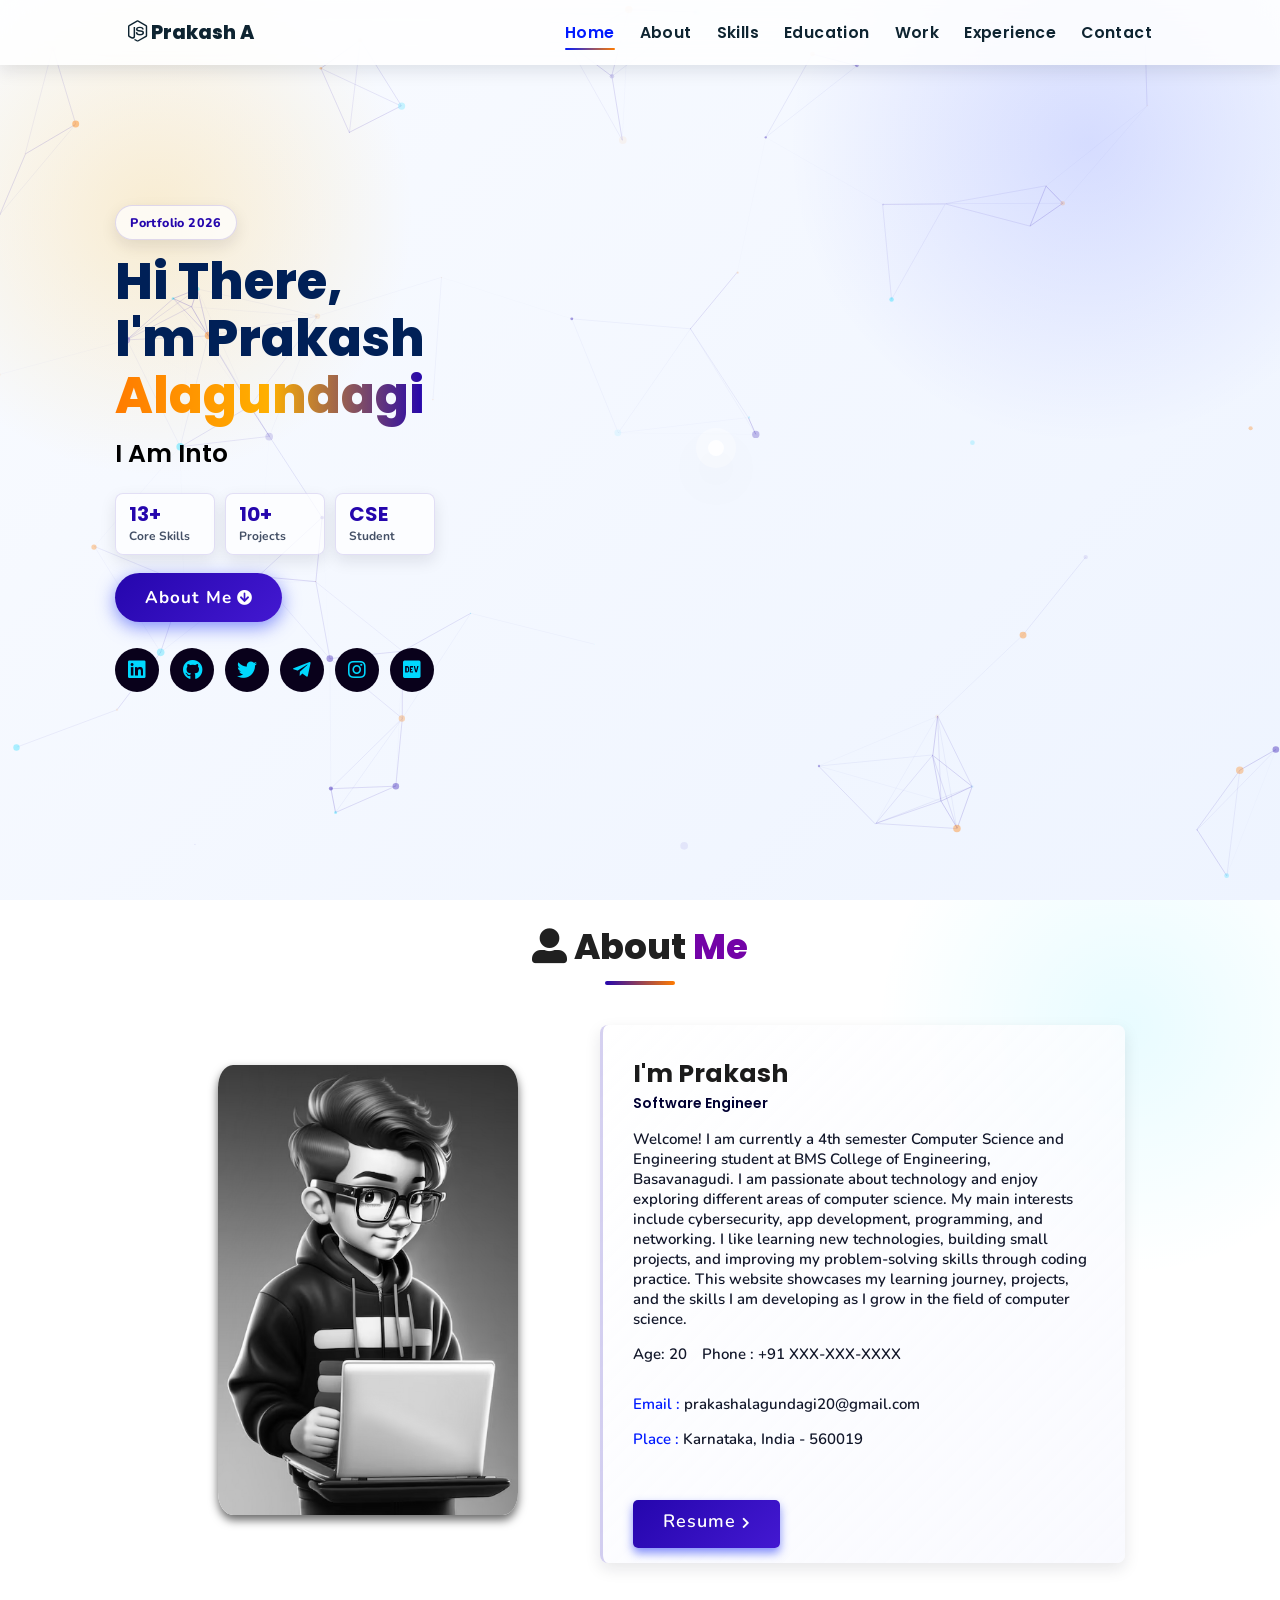
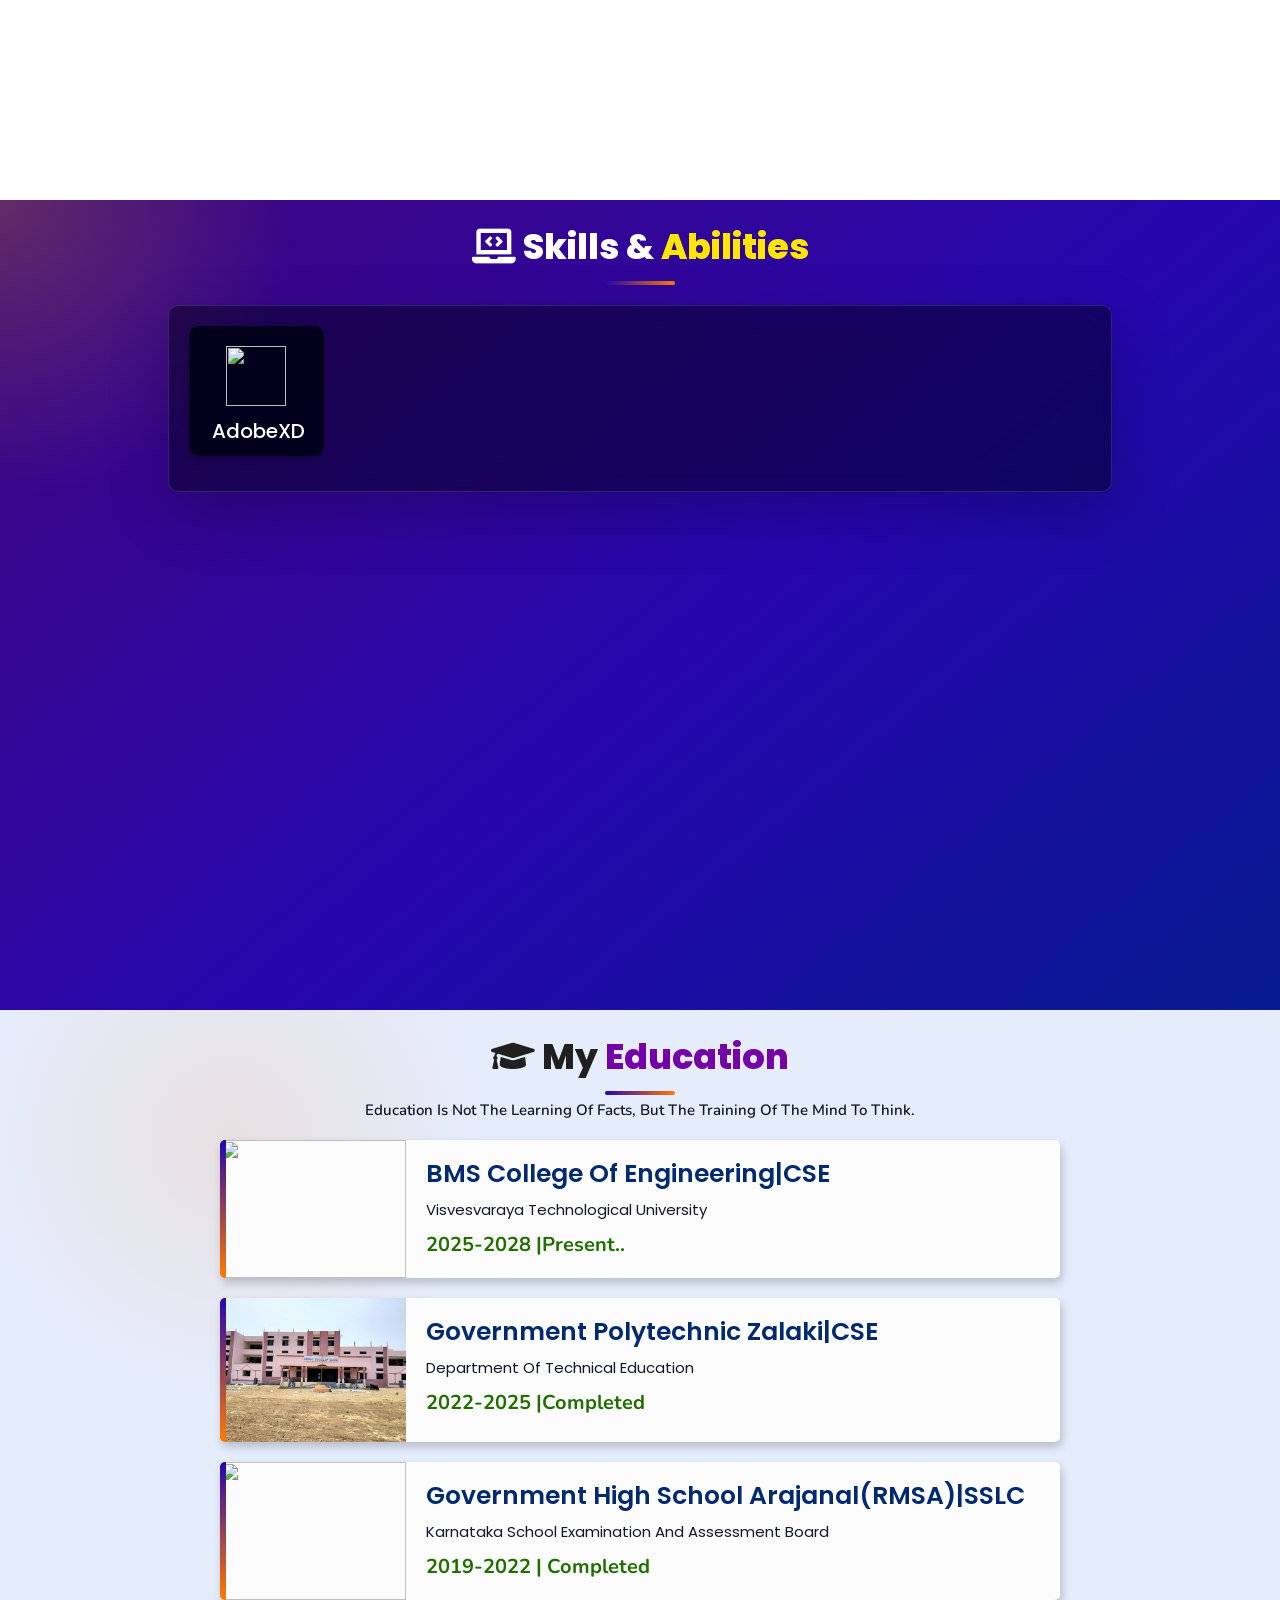
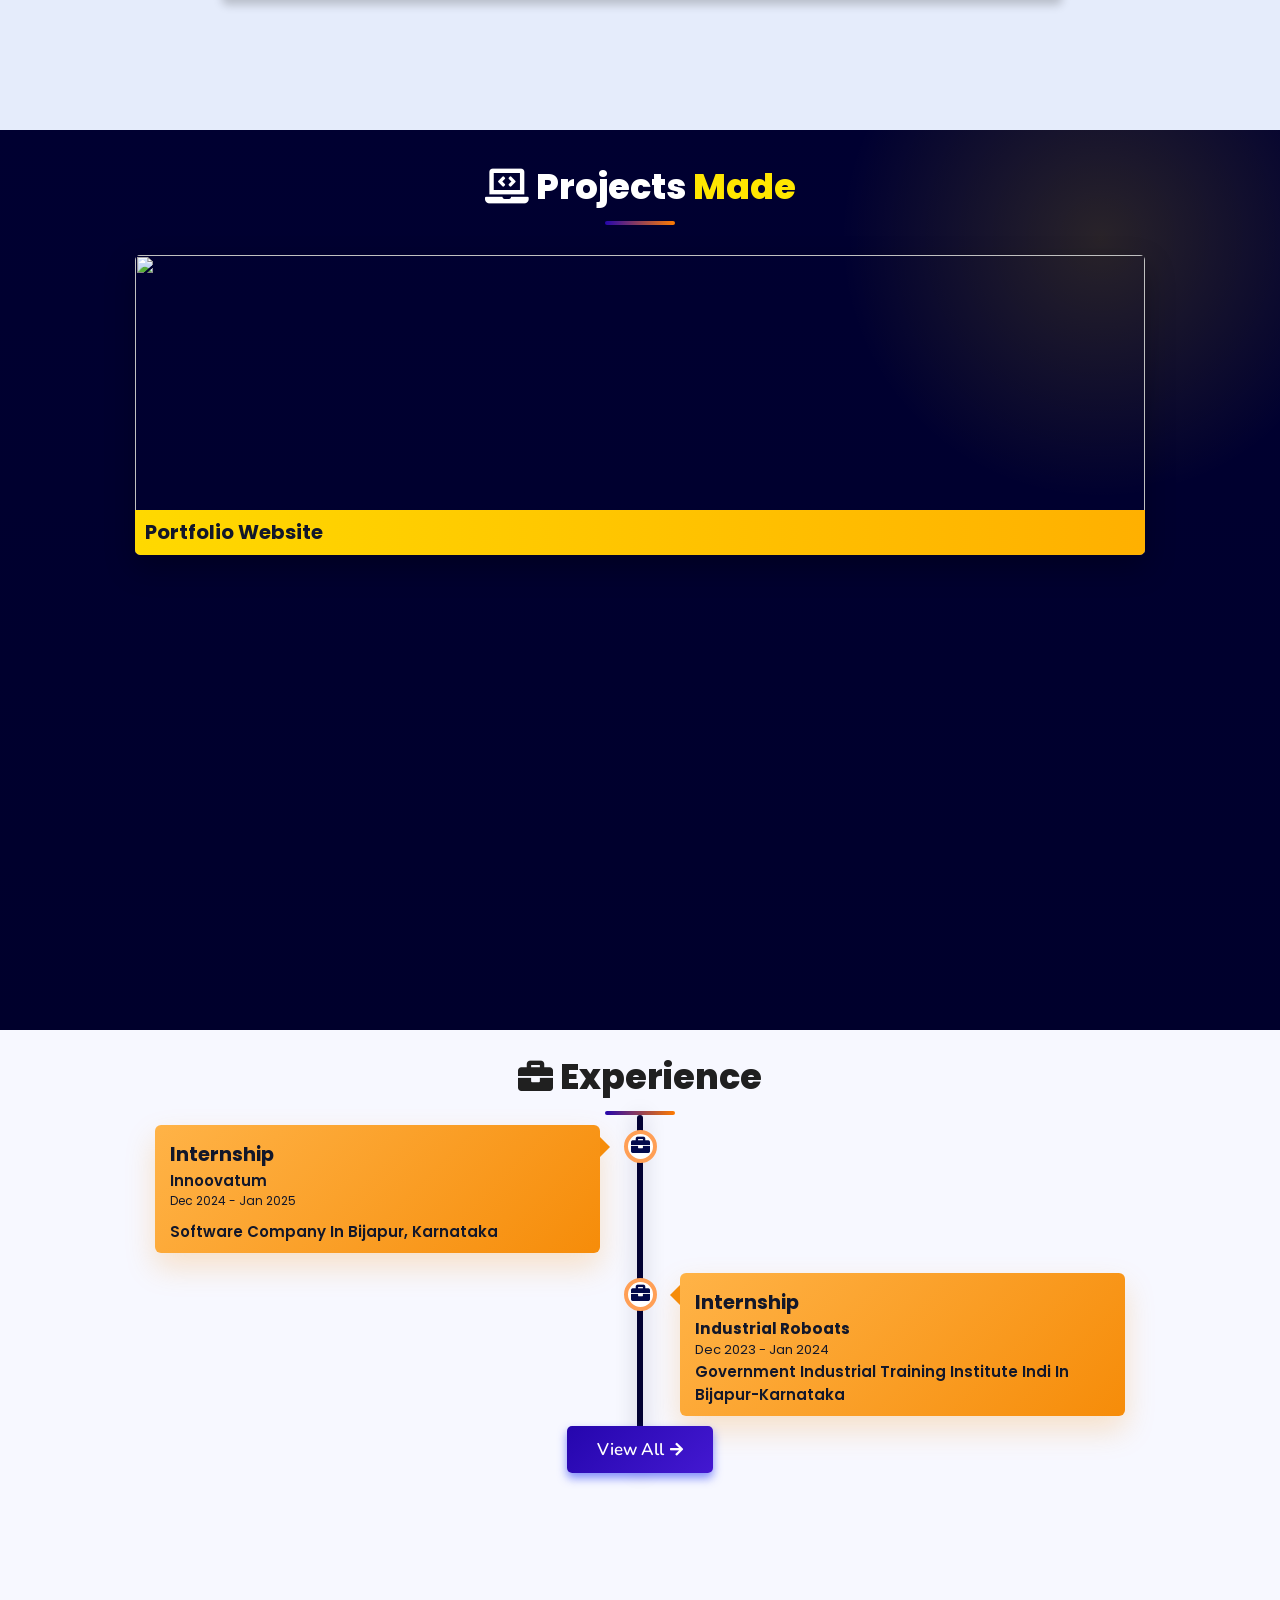
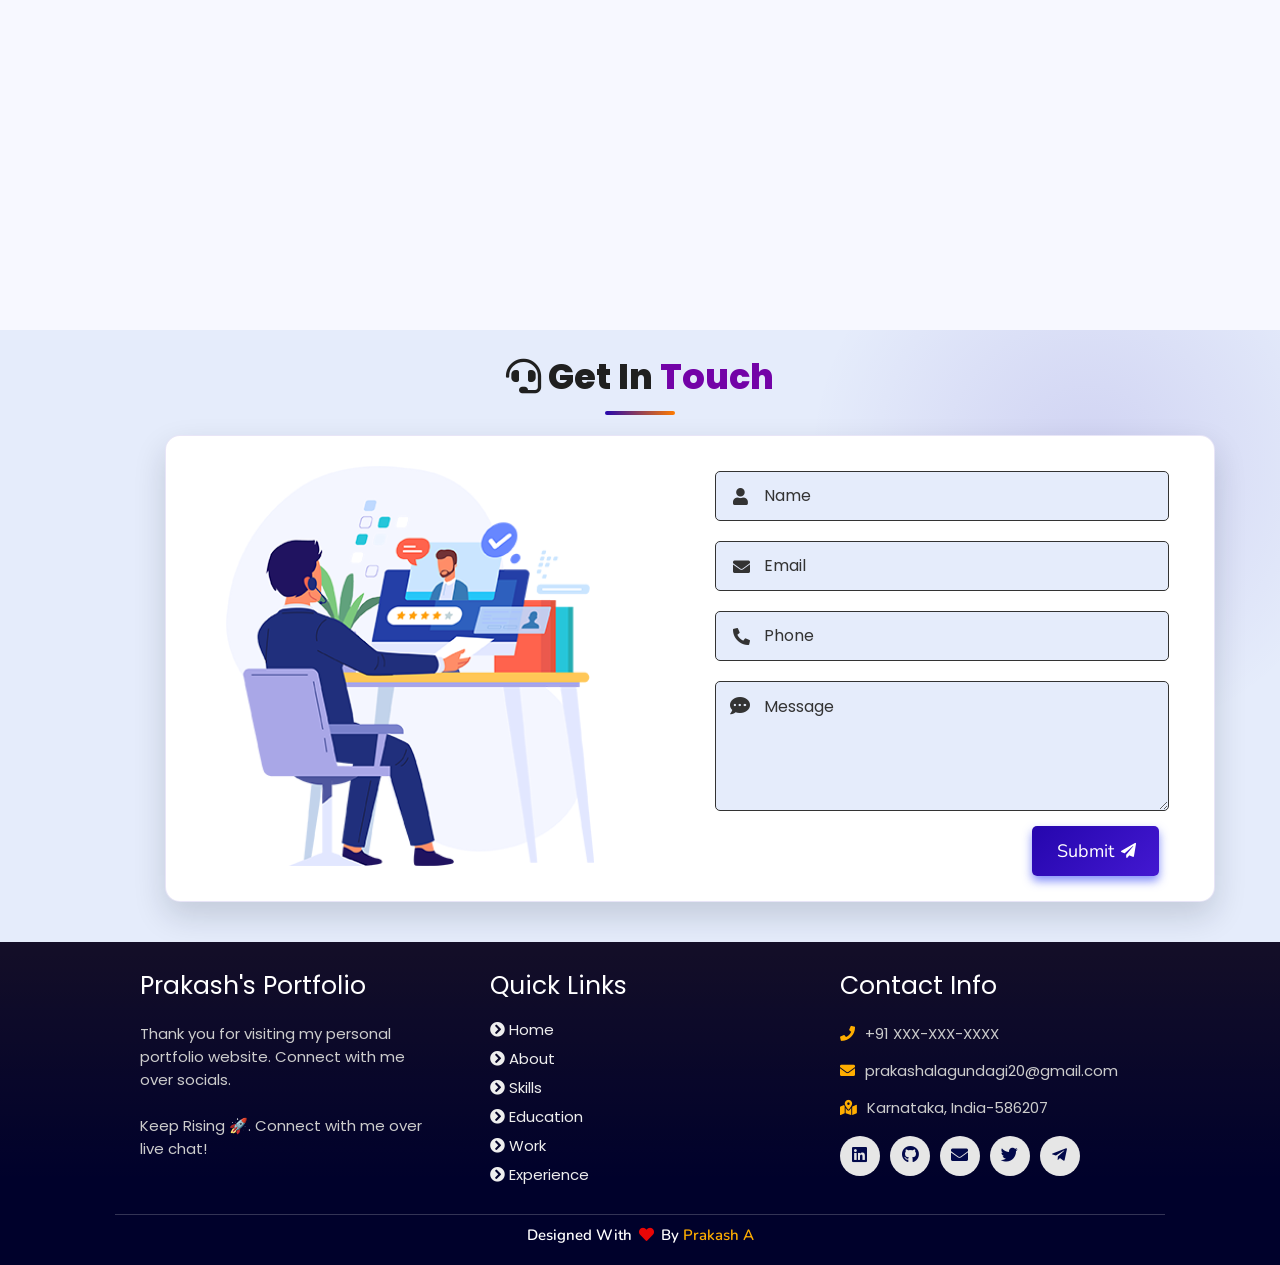
==== commit b97b7499: "frontend updated" ====
--- a/index.html
+++ b/index.html
@@ -78,7 +78,7 @@
       </div>
     </div>
 <div class="image">
-    <img draggable="false" class="tilt" src="./assets/images/hero.jpg" alt="">
+    <img draggable="false" class="tilt hoverable" src="./assets/images/hero.jpg" alt="">
 </div>
 </section>
 <!-- hero section ends -->
@@ -91,7 +91,7 @@
     <div class="row">
 
     <div class="image">
-        <img draggable="false" class="tilt" src="./assets/images/imgg.avif" alt="">
+        <img draggable="false" class="tilt hoverable" src="./assets/images/imgg.avif" alt="">
     </div>
     <div class="content">
         <h3>I'm Prakash</h3>
--- a/assets/css/reactions.css
+++ b/assets/css/reactions.css
@@ -22,12 +22,12 @@
   }
 }
 
-/* Make images interactive */
-img.hoverable-image {
+/* Make marked images interactive */
+img.hoverable {
   cursor: pointer;
   transition: transform 0.2s ease;
 }
 
-img.hoverable-image:hover {
+img.hoverable:hover {
   transform: scale(1.02);
 }
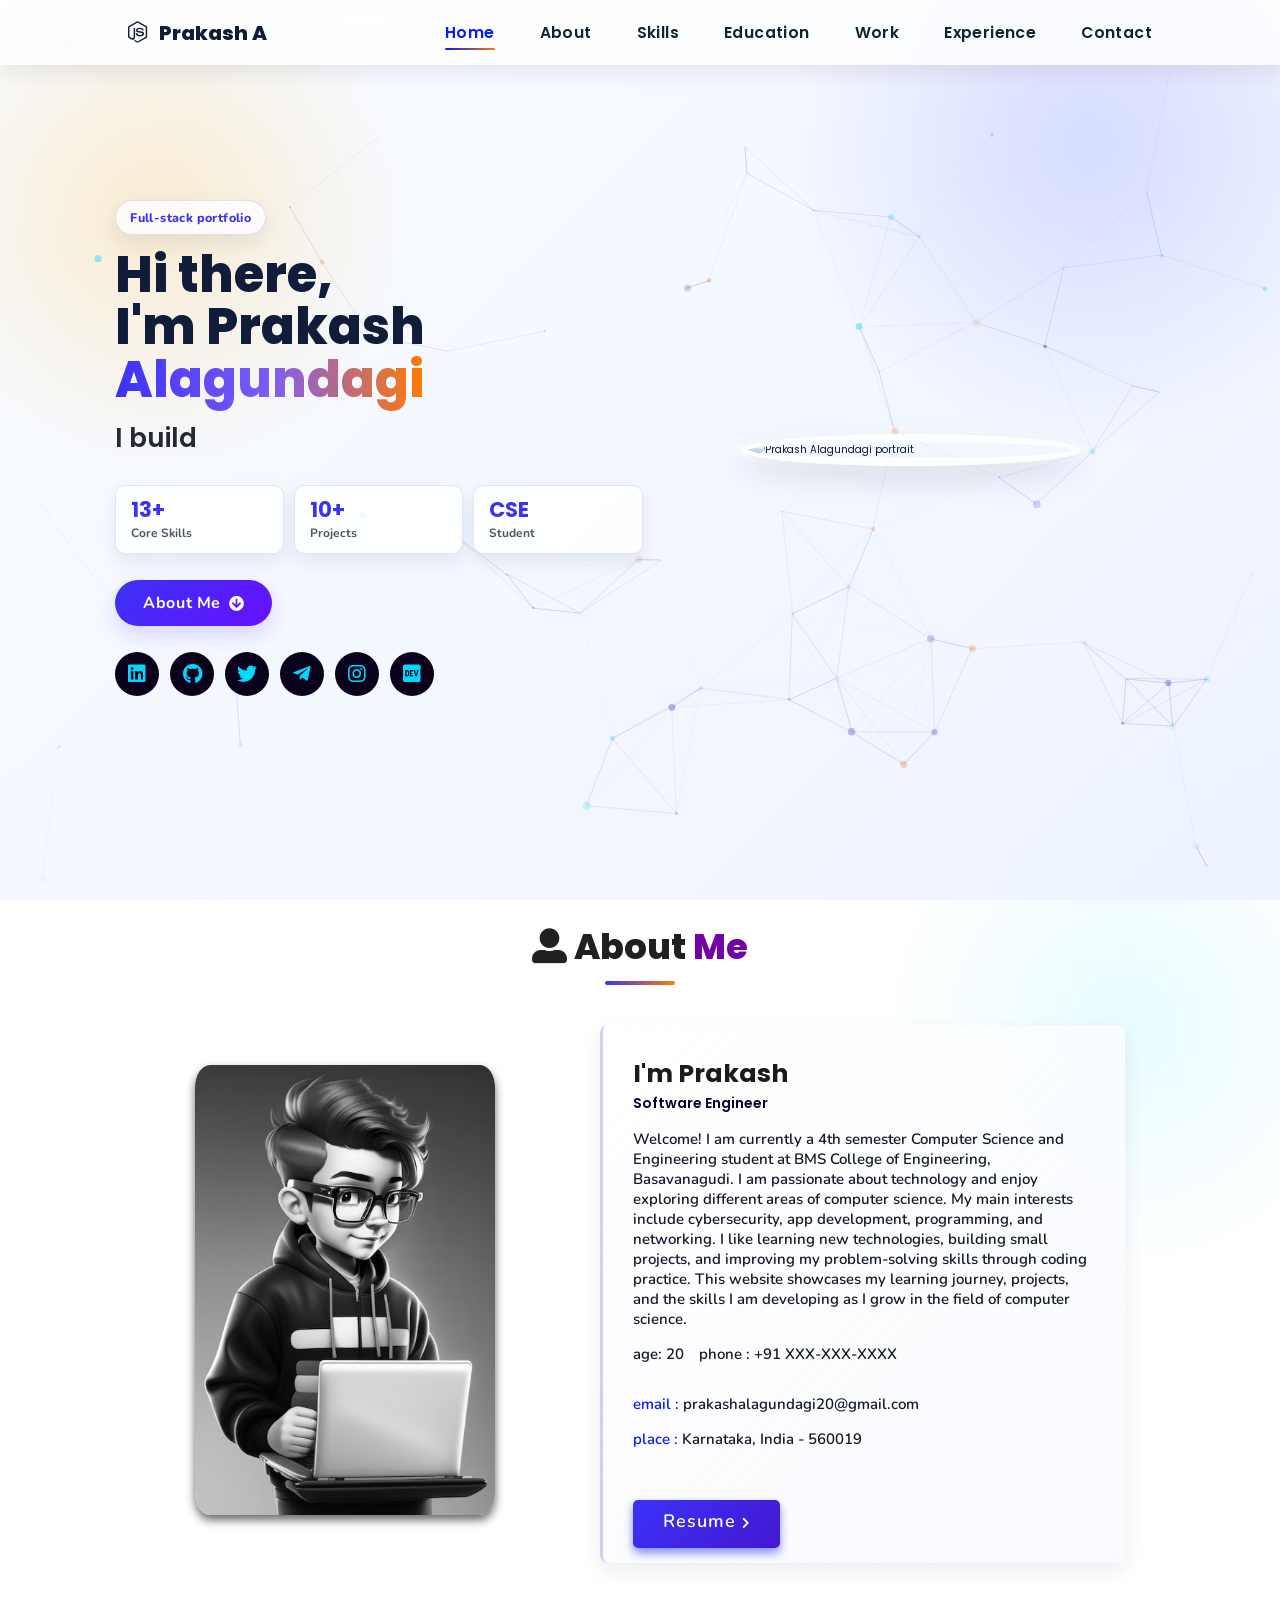
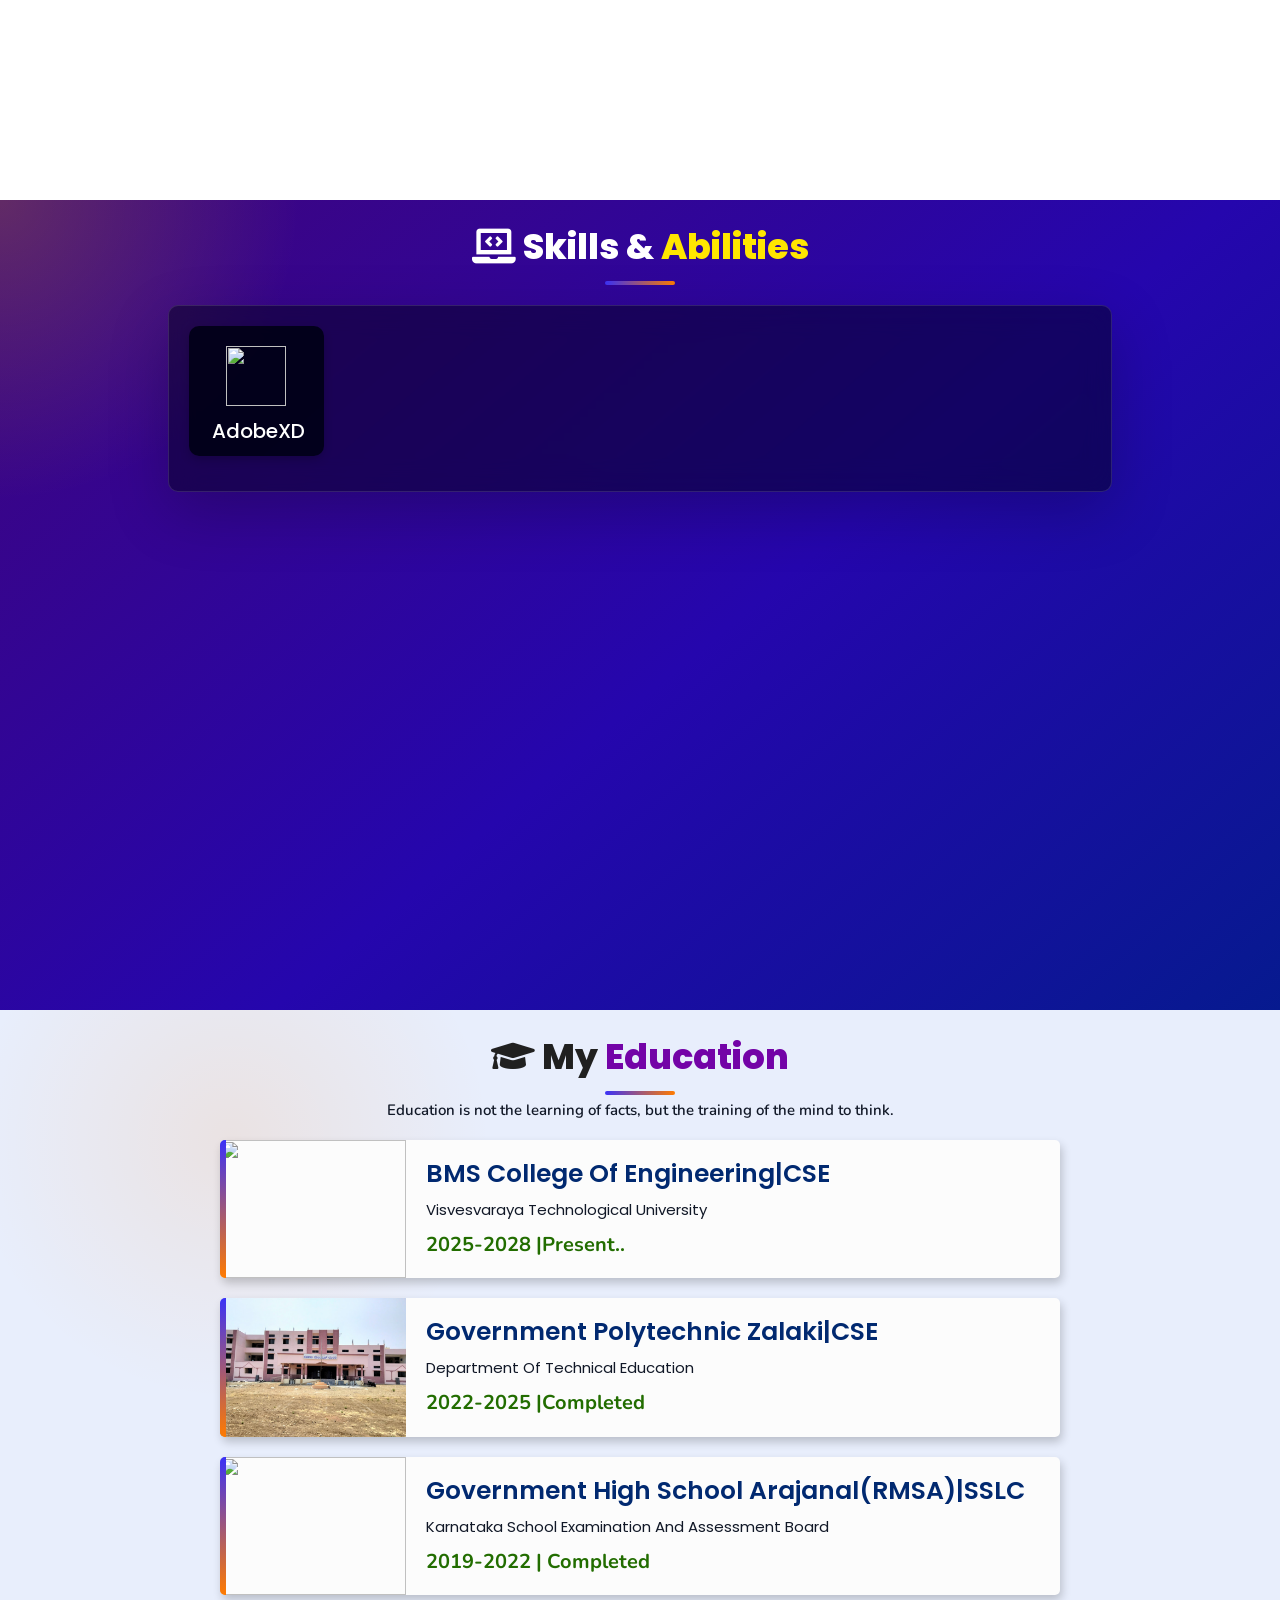
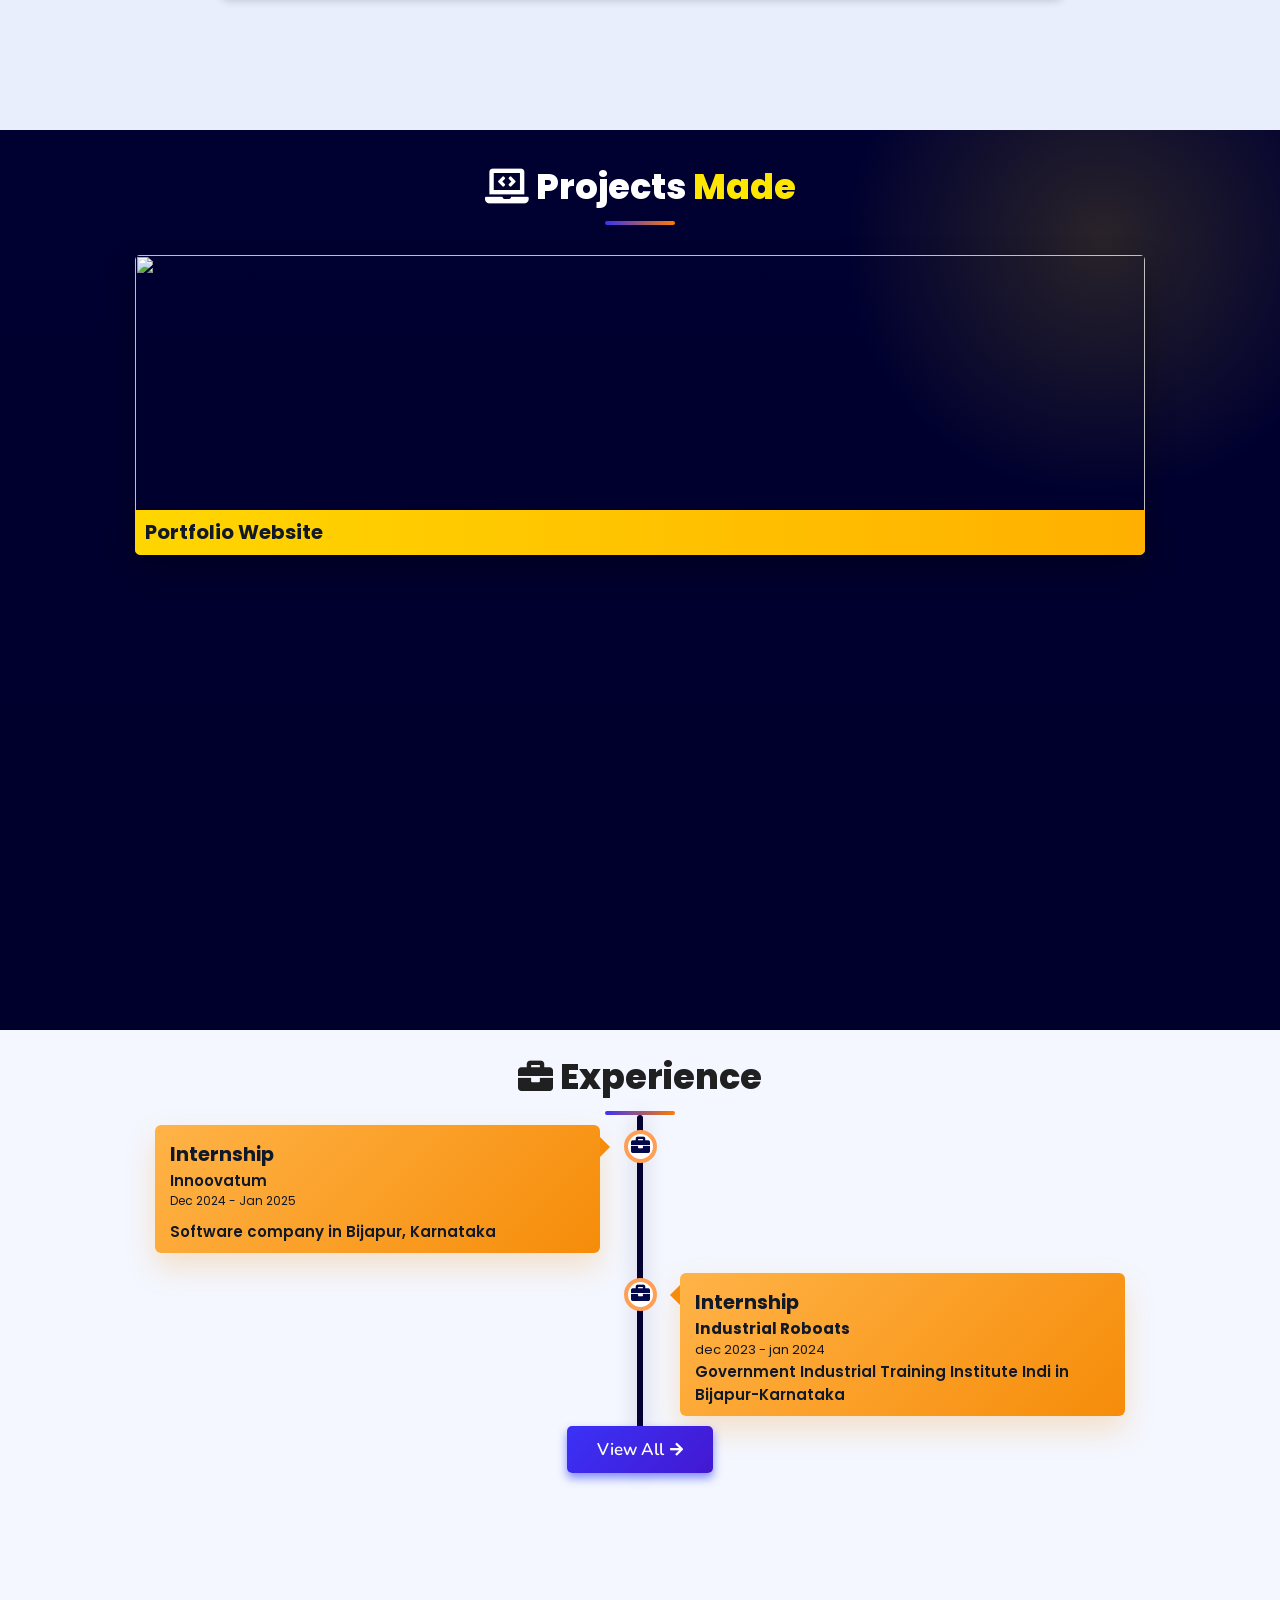
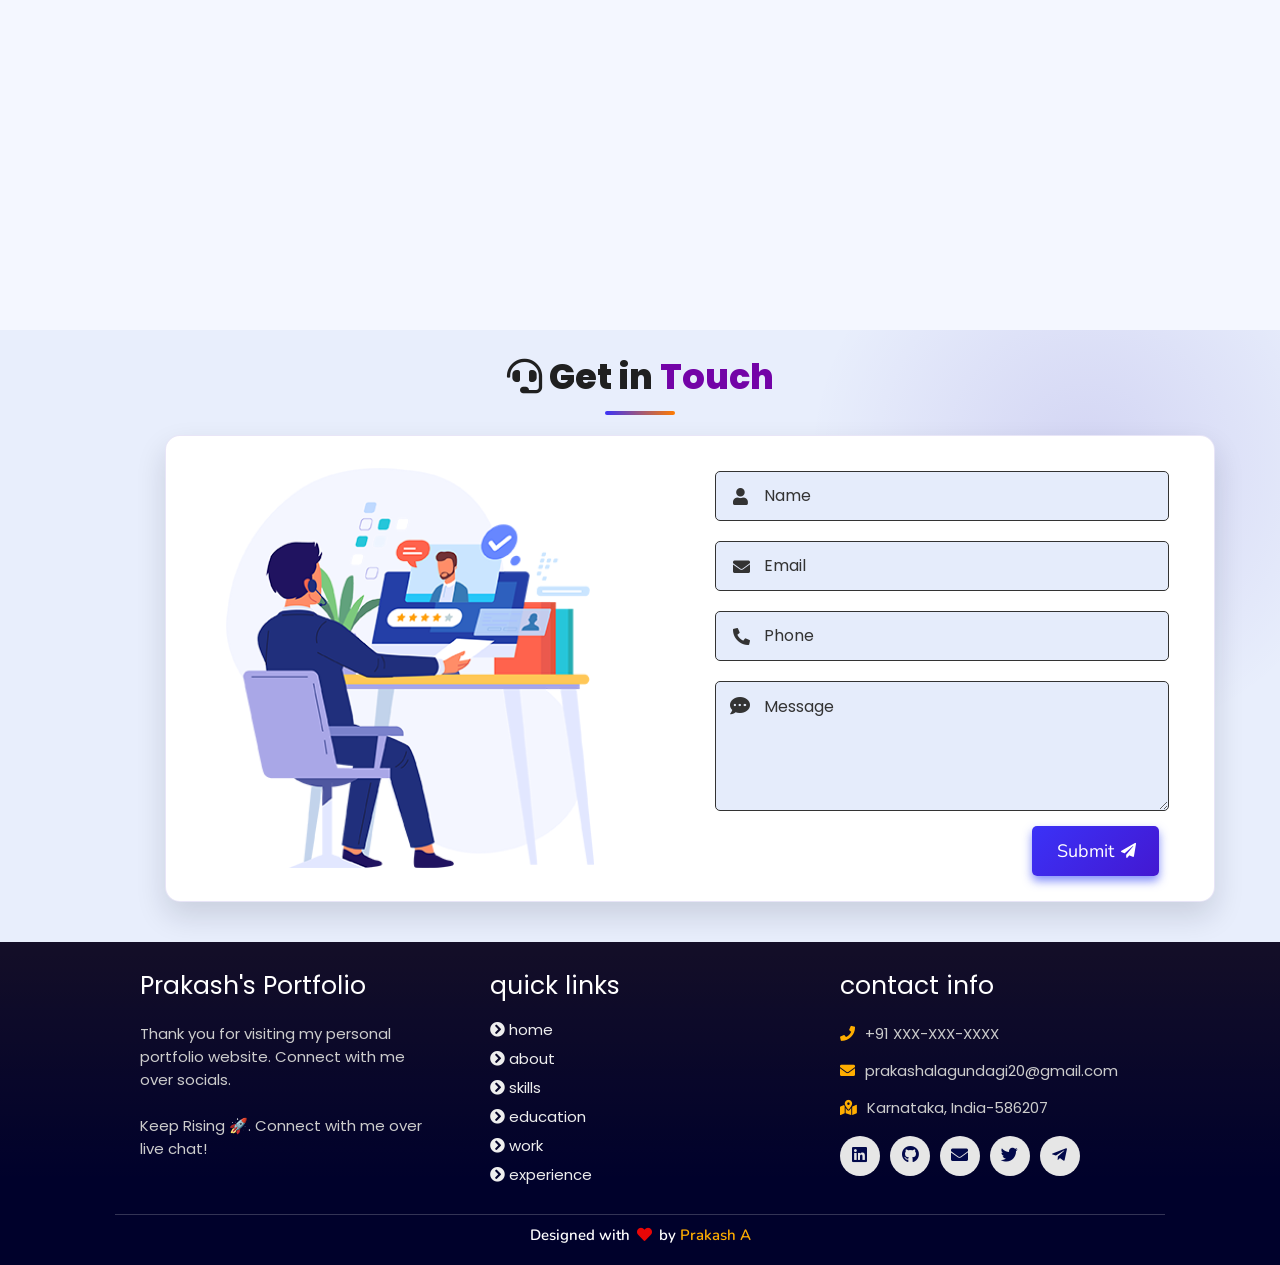
==== commit e50d9b52: "upgraded" ====
--- a/index.html
+++ b/index.html
@@ -40,15 +40,15 @@
         </nav>
 </header>
 <!-- navbar ends -->
-
+<main>
 
 <!-- hero section starts -->
 <section class="home" id="home">
     <div id="particles-js"></div>
 
     <div class="content">
-    <h2>Hi There,<br/> I'm Prakash <span>Alagundagi</span></h2>
-    <p>i am into <span class="typing-text"></span></p>
+    <h2>Hi there,<br/> I'm Prakash <span>Alagundagi</span></h2>
+    <p>I build <span class="typing-text" aria-live="polite"></span></p>
     <div class="hero-highlights" aria-label="Portfolio highlights">
       <div class="highlight-item">
         <strong>13+</strong>
@@ -68,17 +68,17 @@
     </a>
     <div class="socials">
         <ul class="social-icons">
-          <li><a class="linkedin" aria-label="LinkedIn" href="https://www.linkedin.com/in/prakash-alagundagi-56068b263/" target="_blank"><i class="fab fa-linkedin"></i></a></li> 
-          <li><a class="github" aria-label="GitHub" href="https://github.com/prakashalagundagi" target="_blank"><i class="fab fa-github"></i></a></li>
-          <li><a class="twitter" aria-label="Twitter" href="https://x.com/Prakash_nayak03" target="_blank"><i class="fab fa-twitter"></i></a></li>
-          <li><a class="telegram" aria-label="Telegram" href="https://x.com/Prakash_nayak03" target="_blank"><i class="fab fa-telegram-plane"></i></a></li>
-          <li><a class="instagram" aria-label="Instagram" href="https://www.instagram.com/prakash___r_a/" target="_blank"><i class="fab fa-instagram"></i></a></li>
-          <li><a class="dev" aria-label="Dev" href="https://www.instagram.com" target="_blank"><i class="fab fa-dev"></i></a></li>
+          <li><a class="linkedin" aria-label="LinkedIn" href="https://www.linkedin.com/in/prakash-alagundagi-56068b263/" target="_blank" rel="noopener"><i class="fab fa-linkedin"></i></a></li> 
+          <li><a class="github" aria-label="GitHub" href="https://github.com/prakashalagundagi" target="_blank" rel="noopener"><i class="fab fa-github"></i></a></li>
+          <li><a class="twitter" aria-label="Twitter" href="https://x.com/Prakash_nayak03" target="_blank" rel="noopener"><i class="fab fa-twitter"></i></a></li>
+          <li><a class="telegram" aria-label="Telegram" href="https://x.com/Prakash_nayak03" target="_blank" rel="noopener"><i class="fab fa-telegram-plane"></i></a></li>
+          <li><a class="instagram" aria-label="Instagram" href="https://www.instagram.com/prakash___r_a/" target="_blank" rel="noopener"><i class="fab fa-instagram"></i></a></li>
+          <li><a class="dev" aria-label="Dev" href="https://www.instagram.com" target="_blank" rel="noopener"><i class="fab fa-dev"></i></a></li>
         </ul>
       </div>
     </div>
 <div class="image">
-    <img draggable="false" class="tilt hoverable" src="./assets/images/hero.jpg" alt="">
+    <img draggable="false" class="tilt hoverable" src="./assets/images/hero.jpg" alt="Prakash Alagundagi portrait">
 </div>
 </section>
 <!-- hero section ends -->
@@ -309,6 +309,8 @@
 <!-- contact section ends -->
 
 
+</main>
+
 <!-- footer section starts -->
 <section class="footer">
 
--- a/assets/css/style.css
+++ b/assets/css/style.css
@@ -1,20 +1,20 @@
-@import url("https://fonts.googleapis.com/css2?family=Poppins:wght@400;600;700&display=swap");
+@import url("https://fonts.googleapis.com/css2?family=Poppins:wght@400;500;600;700&display=swap");
 @import url("https://fonts.googleapis.com/css2?family=Nunito:ital,wght@0,300;0,400;0,600;0,700;1,300;1,400&display=swap");
 
 :root {
-  --ink: #12172a;
-  --navy: #002057;
-  --primary: #2506ad;
-  --primary-dark: #1a047e;
+  --ink: #111827;
+  --navy: #111c3b;
+  --primary: #3b32f7;
+  --primary-dark: #2816b4;
   --accent: #ff7b00;
-  --gold: #ffd900;
-  --cyan: #00d9ff;
+  --gold: #ffd600;
+  --cyan: #31cbff;
   --surface: #ffffff;
-  --soft-bg: #f7f8ff;
-  --soft-blue: #e5ecfb;
-  --shadow-sm: 0 0.6rem 1.6rem rgba(15, 23, 42, 0.1);
-  --shadow-md: 0 1.4rem 3.2rem rgba(15, 23, 42, 0.16);
-  --shadow-primary: 0 1.2rem 3rem rgba(37, 6, 173, 0.28);
+  --soft-bg: #f4f7ff;
+  --soft-blue: #e8eefc;
+  --shadow-sm: 0 0.8rem 2rem rgba(15, 23, 42, 0.08);
+  --shadow-md: 0 1.4rem 3rem rgba(15, 23, 42, 0.14);
+  --shadow-primary: 0 1.2rem 3rem rgba(59, 50, 247, 0.2);
   --ease: cubic-bezier(0.2, 0.8, 0.2, 1);
 }
 
@@ -25,7 +25,7 @@
   text-decoration: none;
   outline: none;
   border: none;
-  text-transform: capitalize;
+  text-transform: none;
 }
 html {
   font-size: 62.5%;
@@ -33,9 +33,36 @@
   scroll-behavior: smooth;
 }
 body {
+  min-height: 100vh;
   background: var(--soft-bg);
   font-family: "Poppins", sans-serif;
   color: var(--ink);
+}
+
+img,
+svg,
+video {
+  max-width: 100%;
+  display: block;
+}
+
+button,
+a,
+input,
+textarea {
+  transition: all 0.25s var(--ease);
+}
+
+:focus-visible {
+  outline: 3px solid rgba(59, 50, 247, 0.25);
+  outline-offset: 3px;
+}
+
+button:focus-visible,
+a:focus-visible,
+input:focus-visible,
+textarea:focus-visible {
+  box-shadow: 0 0 0 4px rgba(59, 50, 247, 0.12);
 }
 
 *::selection {
@@ -123,17 +150,18 @@
   color: rgb(115, 3, 167);
 }
 header .logo {
-  font-size: 1.9rem;
+  font-size: 2rem;
   font-weight: 800;
   text-decoration: none;
-  color: #0e2431;
+  color: var(--navy);
   transition: color 0.25s ease, transform 0.25s ease;
 }
 header .logo i {
   font-size: 2.2rem;
+  margin-right: 0.8rem;
 }
 header .logo:hover {
-  color: var(--accent);
+  color: var(--primary);
   transform: translateY(-0.2rem);
 }
 header .navbar ul {
@@ -141,6 +169,7 @@
   display: flex;
   justify-content: center;
   align-items: center;
+  gap: 2rem;
 }
 header .navbar li {
   margin-left: 2.5rem;
@@ -264,20 +293,20 @@
   width: 100%;
 }
 .home .content {
-  flex: 1 1 40rem;
+  flex: 1 1 42rem;
   padding-top: 1rem;
   z-index: 1;
   position: relative;
 }
 .home .content::before {
-  content: "Portfolio 2026";
+  content: "Full-stack portfolio";
   display: inline-flex;
   align-items: center;
   margin-bottom: 1.4rem;
   padding: 0.8rem 1.4rem;
-  border: 1px solid rgba(37, 6, 173, 0.14);
+  border: 1px solid rgba(59, 50, 247, 0.16);
   border-radius: 5rem;
-  background: rgba(255, 255, 255, 0.72);
+  background: rgba(255, 255, 255, 0.78);
   color: var(--primary);
   box-shadow: var(--shadow-sm);
   font: 800 1.25rem "Nunito", sans-serif;
@@ -286,15 +315,17 @@
 .home .image {
   flex: 1 1 40rem;
   z-index: 1;
+  display: flex;
+  justify-content: center;
 }
 .home .image img {
-  width: 70%;
-  margin-left: 6rem;
+  width: min(34rem, 100%);
+  margin: 1rem auto;
   border-radius: 50%;
-  border: 0.8rem solid rgba(255, 255, 255, 0.85);
-  box-shadow: 0 2rem 5rem rgba(16, 24, 40, 0.18), 0 0 0 1.2rem rgba(255, 255, 255, 0.35);
-  cursor: pointer;
-  animation: profileFloat 5s ease-in-out infinite;
+  border: 0.8rem solid rgba(255, 255, 255, 0.9);
+  box-shadow: 0 1.2rem 3rem rgba(16, 24, 40, 0.12), 0 0 0 0.8rem rgba(255, 255, 255, 0.35);
+  cursor: default;
+  animation: profileFloat 6s ease-in-out infinite;
   transition: transform 0.45s ease, box-shadow 0.45s ease, filter 0.45s ease;
 }
 .home .image img:hover {
@@ -303,45 +334,42 @@
   transform: scale(1.04) translateY(-0.8rem);
 }
 .home .content h2 {
-  font-size: 5rem;
+  font-size: clamp(4rem, 5vw, 5rem);
   font-weight: 800;
   color: var(--navy);
-  line-height: 1.14;
+  line-height: 1.05;
   animation: textRise 0.85s ease both;
 }
 .home .content h2 span {
-  font-size: 5rem;
+  font-size: clamp(4rem, 5vw, 5rem);
   font-weight: 800;
-  color: #ff7b00;
-  background: linear-gradient(90deg, var(--accent), #ffb000, var(--primary));
+  background: linear-gradient(90deg, var(--primary), #7c5cf7, #ff7b00);
   -webkit-background-clip: text;
   background-clip: text;
   color: transparent;
 }
 .home .content p {
-  font-size: 2.5rem;
-  color: #000;
+  font-size: clamp(1.9rem, 2.2vw, 2.6rem);
+  color: #242933;
   font-weight: 600;
-  padding: 1rem 0;
+  padding: 1.3rem 0;
+  max-width: 60rem;
 }
 .home .content p span {
-  font-size: 2.5rem;
-  color: rgb(148, 8, 8);
-  font-weight: 600;
-  padding: 1rem 0;
+  color: var(--primary);
 }
 .hero-highlights {
-  display: flex;
-  flex-wrap: wrap;
+  display: grid;
+  grid-template-columns: repeat(auto-fit, minmax(13rem, 1fr));
   gap: 1rem;
-  margin: 1rem 0 1.4rem;
+  margin: 1.4rem 0 1.8rem;
 }
 .highlight-item {
-  min-width: 10rem;
-  padding: 1rem 1.3rem;
-  border: 1px solid rgba(37, 6, 173, 0.12);
-  border-radius: 0.8rem;
-  background: rgba(255, 255, 255, 0.7);
+  min-width: 12rem;
+  padding: 1.2rem 1.5rem;
+  border: 1px solid rgba(59, 50, 247, 0.14);
+  border-radius: 1rem;
+  background: rgba(255, 255, 255, 0.88);
   box-shadow: var(--shadow-sm);
 }
 .highlight-item strong,
@@ -351,46 +379,44 @@
 }
 .highlight-item strong {
   color: var(--primary);
-  font-size: 2rem;
-  line-height: 1;
+  font-size: 2.1rem;
+  line-height: 1.1;
 }
 .highlight-item span {
-  margin-top: 0.4rem;
-  color: #445066;
+  margin-top: 0.35rem;
+  color: #4b5563;
   font: 700 1.2rem "Nunito", sans-serif;
 }
 .home .btn {
   display: inline-flex;
   align-items: center;
-  gap: 0.5rem;
-  margin-top: 0.4rem;
+  gap: 0.8rem;
+  margin-top: 0.8rem;
   line-height: 1;
-  padding: 1.6rem 3rem;
-  border-radius: 4em;
+  padding: 1.5rem 2.8rem;
+  border-radius: 3.5rem;
   overflow: hidden;
   transition: transform 0.35s ease, box-shadow 0.35s ease, background 0.35s ease;
   color: #fff;
-  background: linear-gradient(135deg, var(--primary), #4318d1);
-  box-shadow: 0px 5px 18px rgba(48, 68, 247, 0.6);
+  background: linear-gradient(135deg, var(--primary), #6710ff);
+  box-shadow: 0px 0.9rem 2rem rgba(59, 50, 247, 0.16);
   font-family: "Nunito", sans-serif;
 }
 .home .btn span {
   font-weight: 700;
-  font-size: 1.7rem;
-  letter-spacing: 0.1rem;
+  font-size: 1.6rem;
+  letter-spacing: 0.06rem;
 }
 .home .btn i {
-  margin-left: 0;
   font-size: 1.5rem;
-  transition: 0.3s;
 }
 .home .btn:hover {
-  background: linear-gradient(135deg, var(--primary-dark), #3510bd);
-  box-shadow: var(--shadow-primary);
-  transform: translateY(-0.3rem);
+  background: linear-gradient(135deg, #4c33ff, #3510bd);
+  box-shadow: 0 1.3rem 2.4rem rgba(59, 50, 247, 0.2);
+  transform: translateY(-0.2rem);
 }
 .home .btn:hover i {
-  transform: translateX(5px);
+  transform: translateX(4px);
 }
 /* social icons start */
 .socials {
@@ -1450,7 +1476,6 @@
     transform: translateY(0);
   }
 }
-
 @media (prefers-reduced-motion: reduce) {
   *,
   *::before,
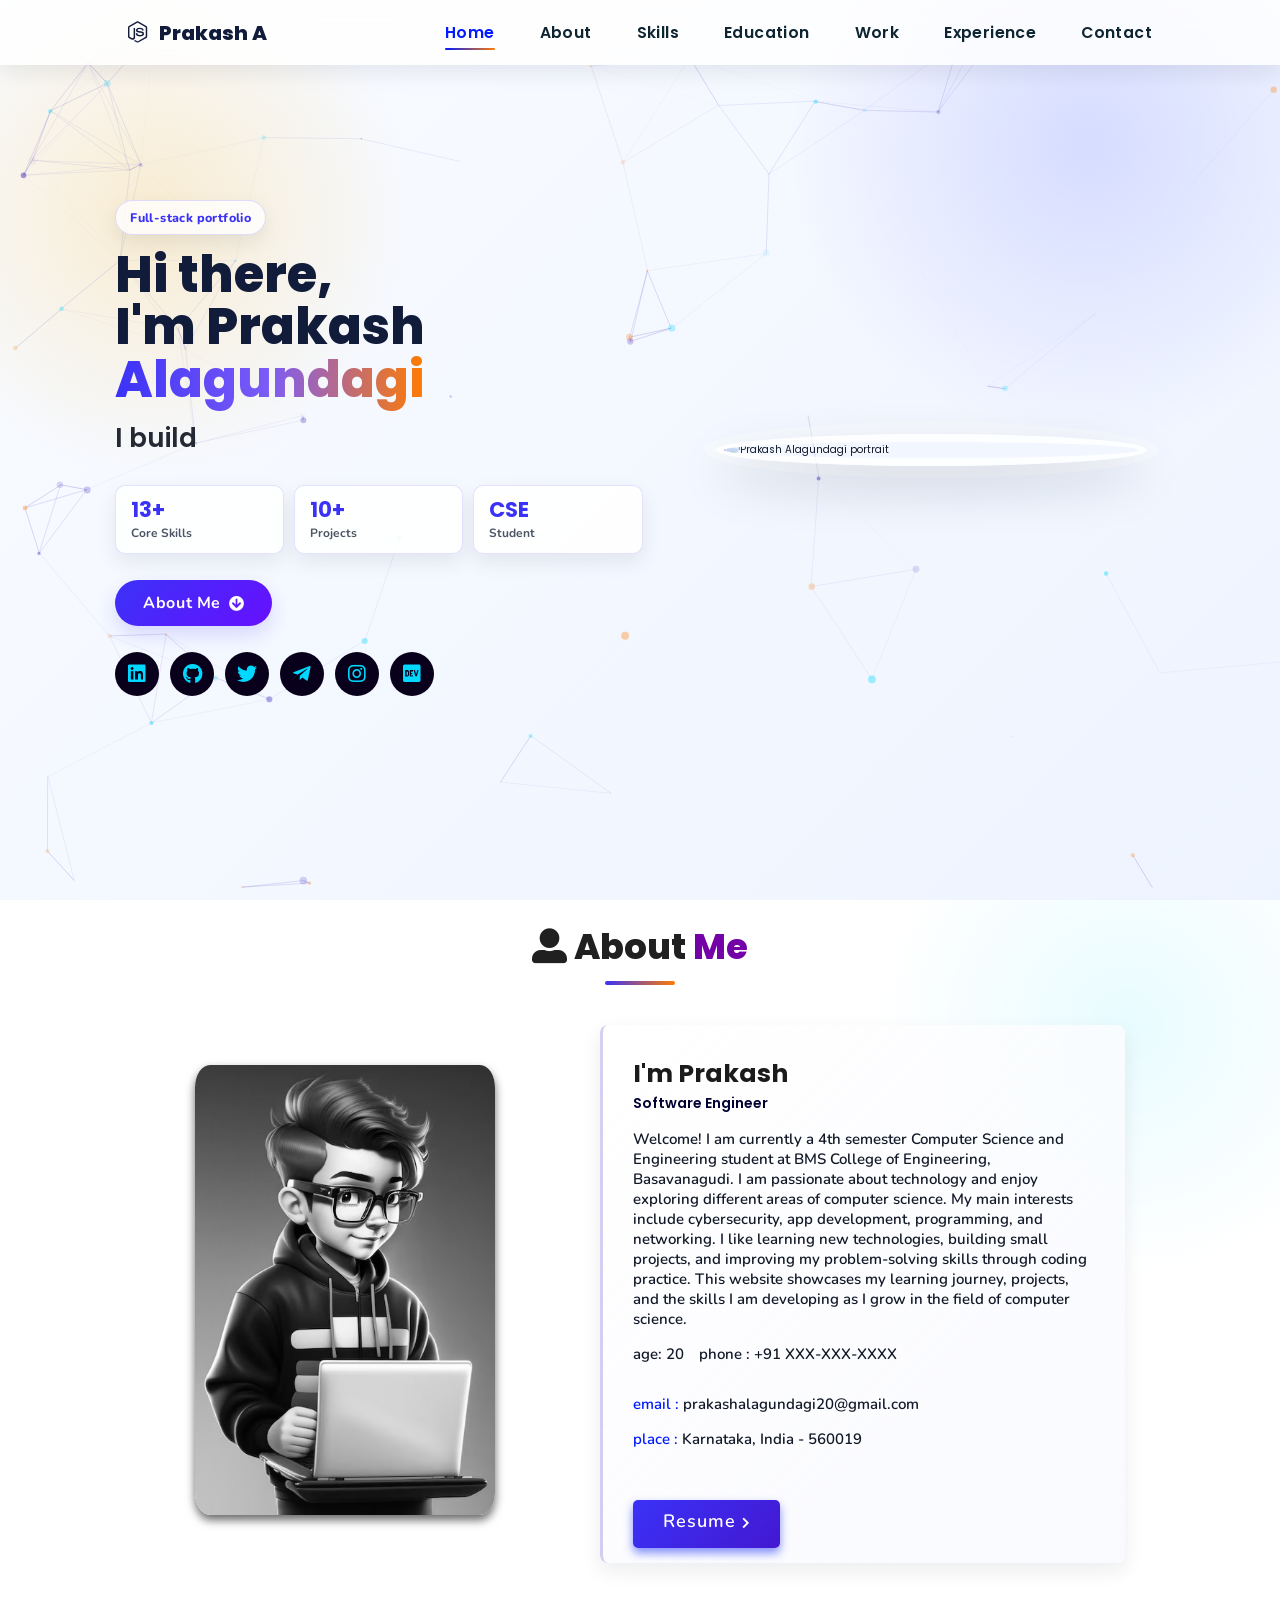
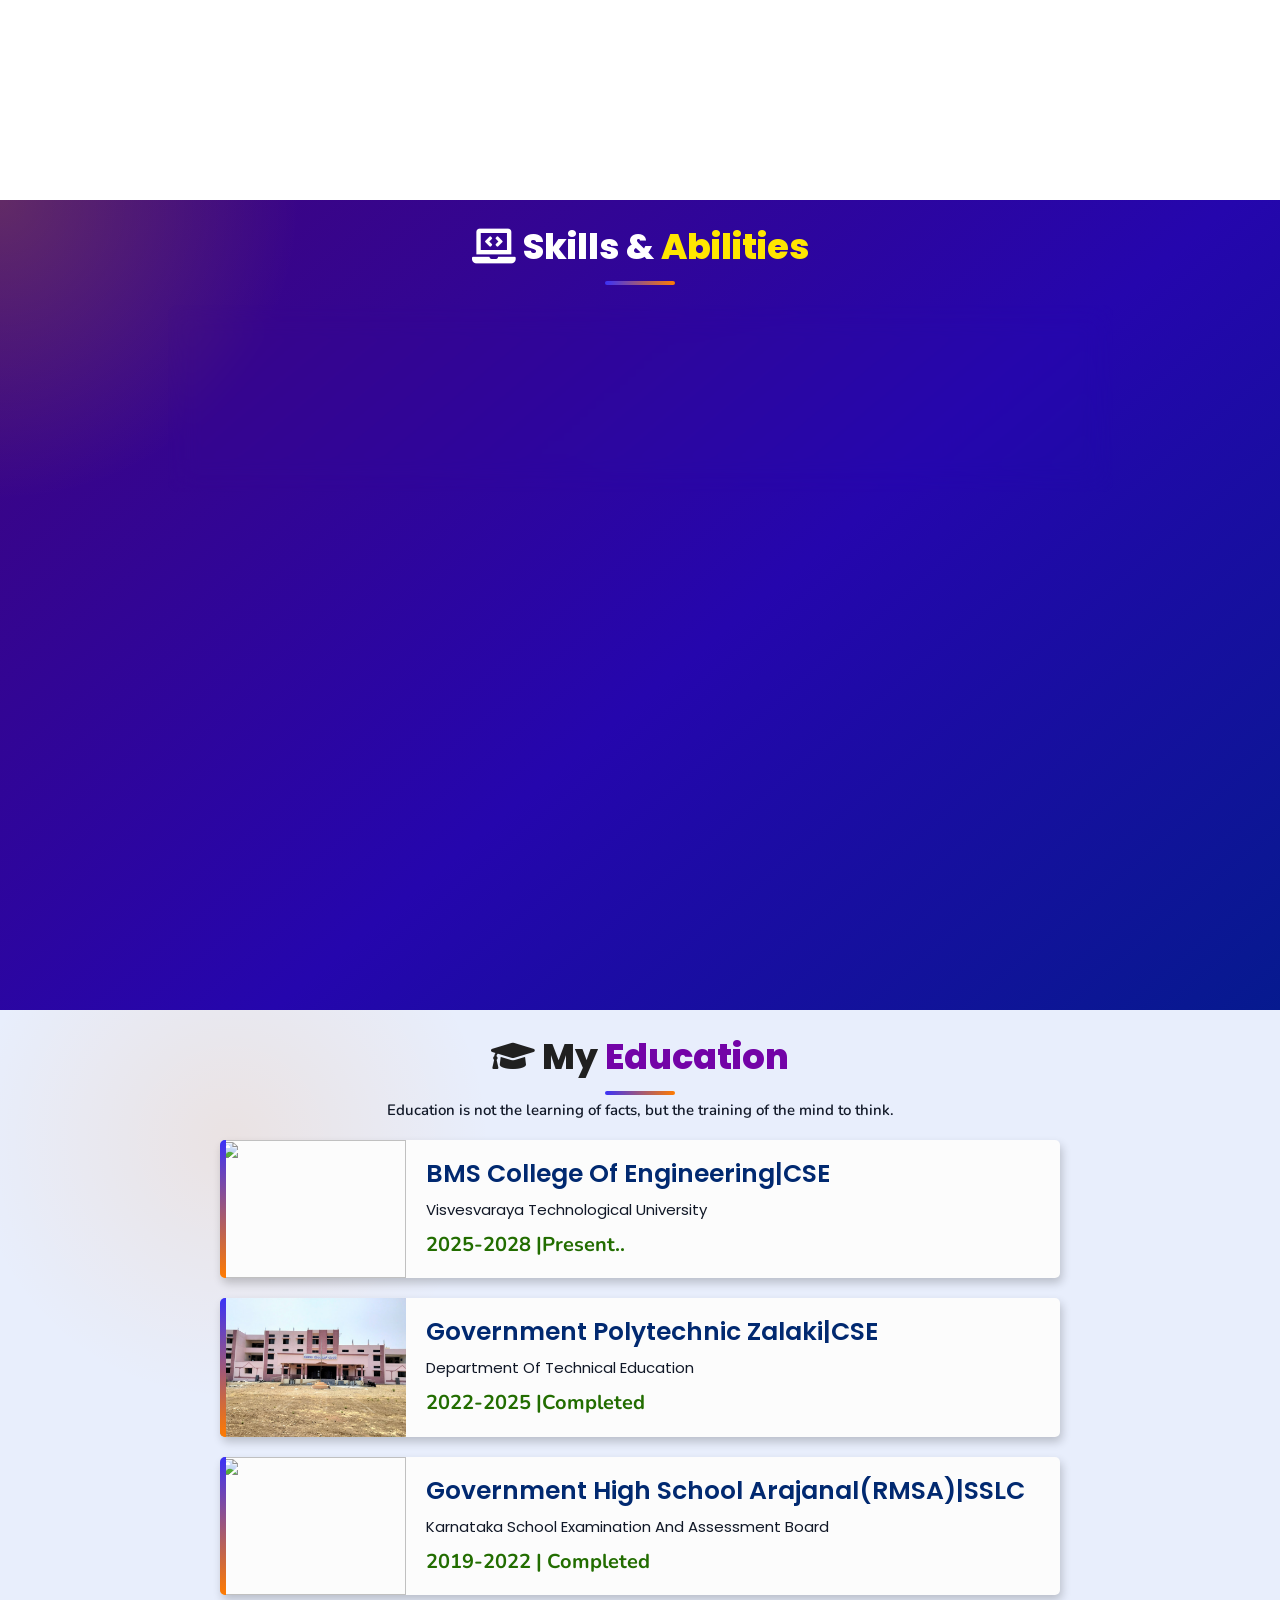
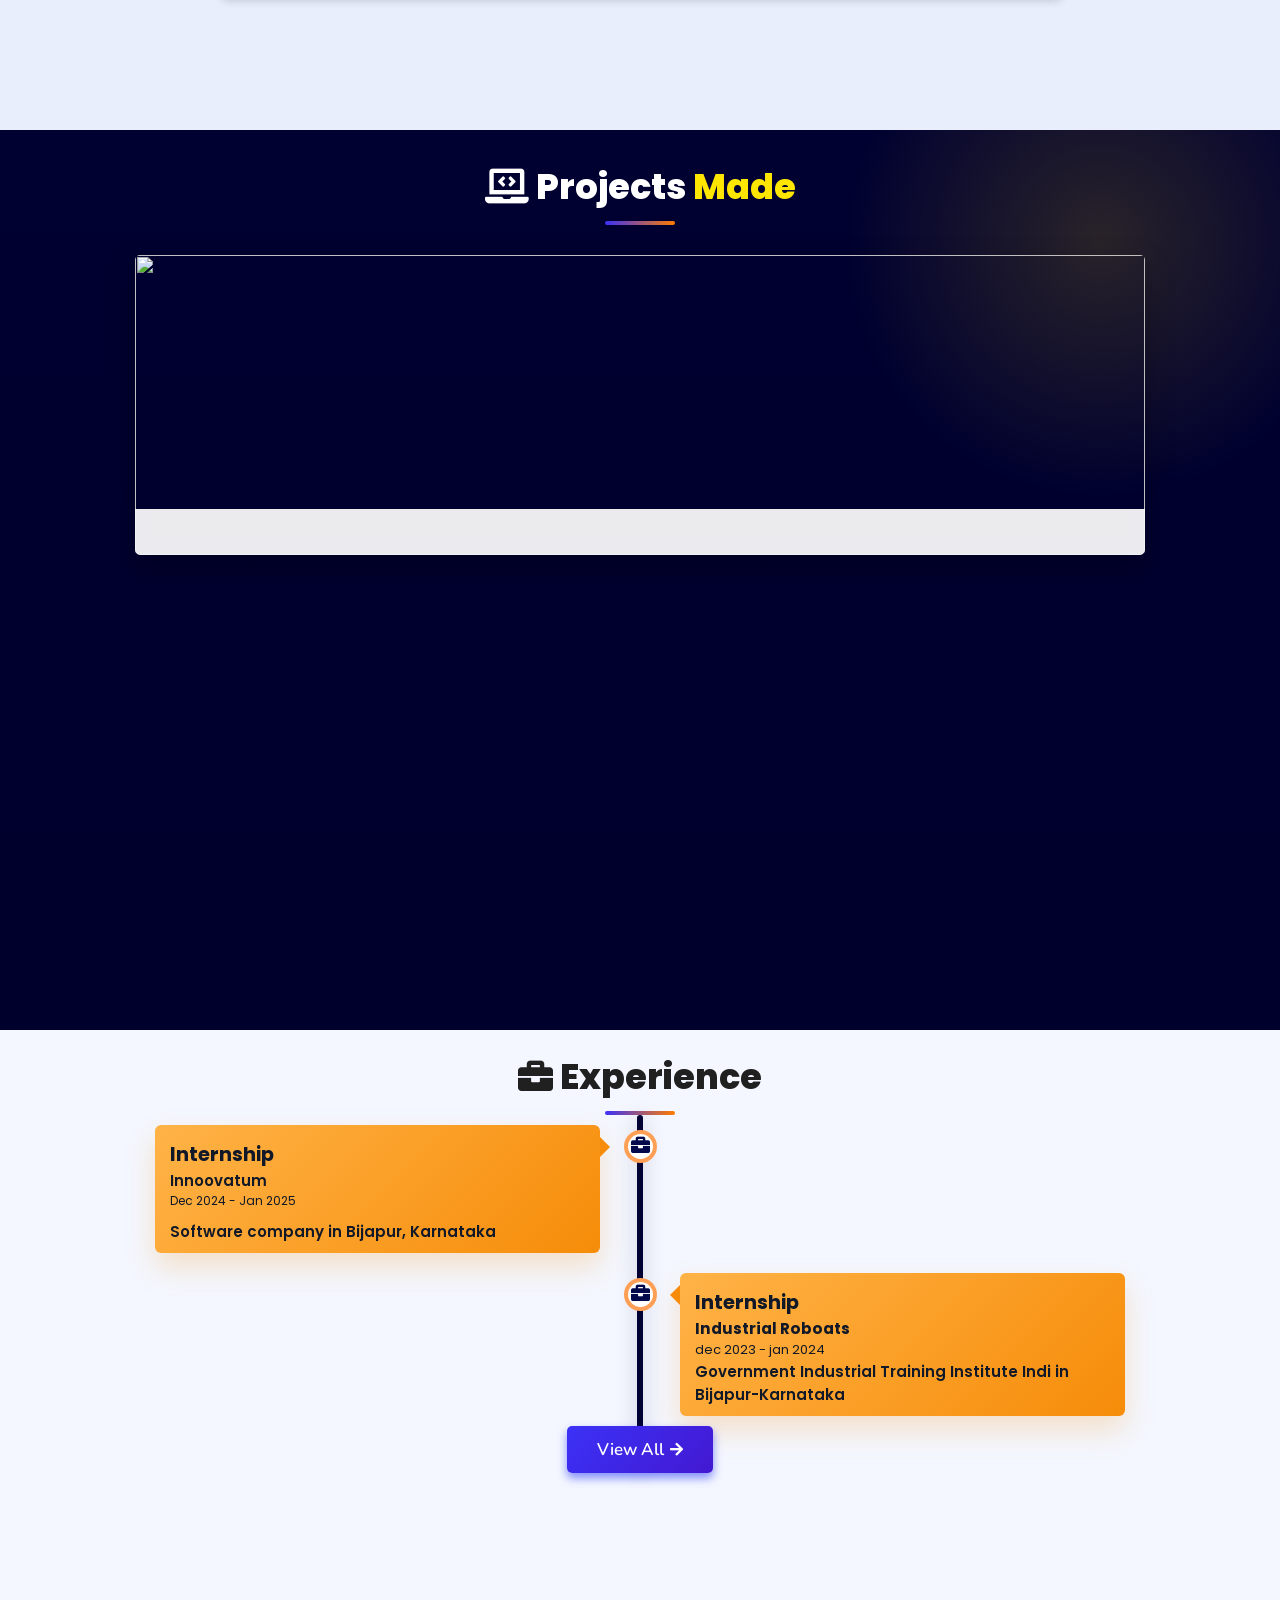
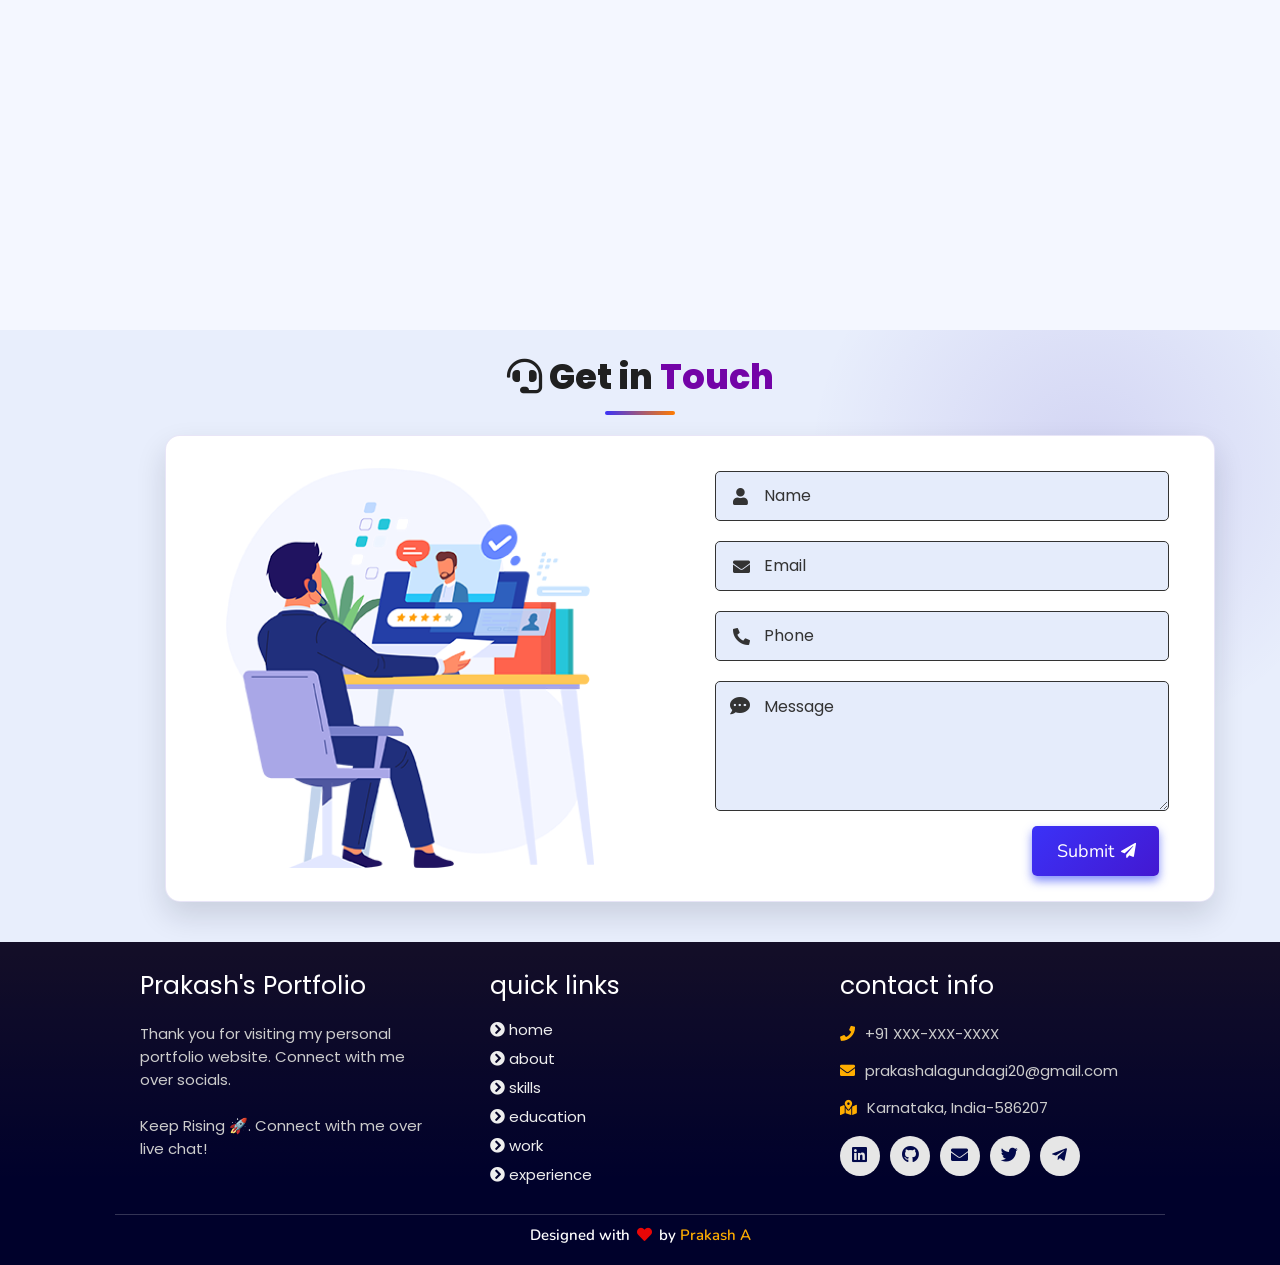
==== commit c2a096ff: "removing the reactions" ====
--- a/index.html
+++ b/index.html
@@ -8,7 +8,6 @@
     <meta name="description" content="Welcome to Prakash's Portfolio. Full-Stack Web Developer and Android App Developer" />
     <!-- Custom CSS -->
     <link rel="stylesheet" href="./assets/css/style.css">
-    <link rel="stylesheet" href="./assets/css/reactions.css">
     <!-- Font Awesome -->
     <link rel="stylesheet" href="https://cdnjs.cloudflare.com/ajax/libs/font-awesome/5.15.3/css/all.min.css" integrity="sha512-iBBXm8fW90+nuLcSKlbmrPcLa0OT92xO1BIsZ+ywDWZCvqsWgccV3gFoRBv0z+8dLJgyAHIhR35VZc2oM/gI1w==" crossorigin="anonymous" referrerpolicy="no-referrer" />
     <!-- Favicon -->
@@ -383,7 +382,6 @@
 <!-- ==== ALL MAJOR JAVASCRIPT CDNS ENDS ==== -->
 
 <script src="./assets/js/script.js"></script>
-<script src="./assets/js/reactions.js"></script>
 
 </body>
 </html>
--- a/assets/css/style.css
+++ b/assets/css/style.css
@@ -319,13 +319,13 @@
   justify-content: center;
 }
 .home .image img {
-  width: min(34rem, 100%);
-  margin: 1rem auto;
+  width: 85%;
+  margin-left: 4rem;
   border-radius: 50%;
-  border: 0.8rem solid rgba(255, 255, 255, 0.9);
-  box-shadow: 0 1.2rem 3rem rgba(16, 24, 40, 0.12), 0 0 0 0.8rem rgba(255, 255, 255, 0.35);
-  cursor: default;
-  animation: profileFloat 6s ease-in-out infinite;
+  border: 0.8rem solid rgba(255, 255, 255, 0.85);
+  box-shadow: 0 2rem 5rem rgba(16, 24, 40, 0.18), 0 0 0 1.2rem rgba(255, 255, 255, 0.35);
+  cursor: pointer;
+  animation: profileFloat 5s ease-in-out infinite;
   transition: transform 0.45s ease, box-shadow 0.45s ease, filter 0.45s ease;
 }
 .home .image img:hover {
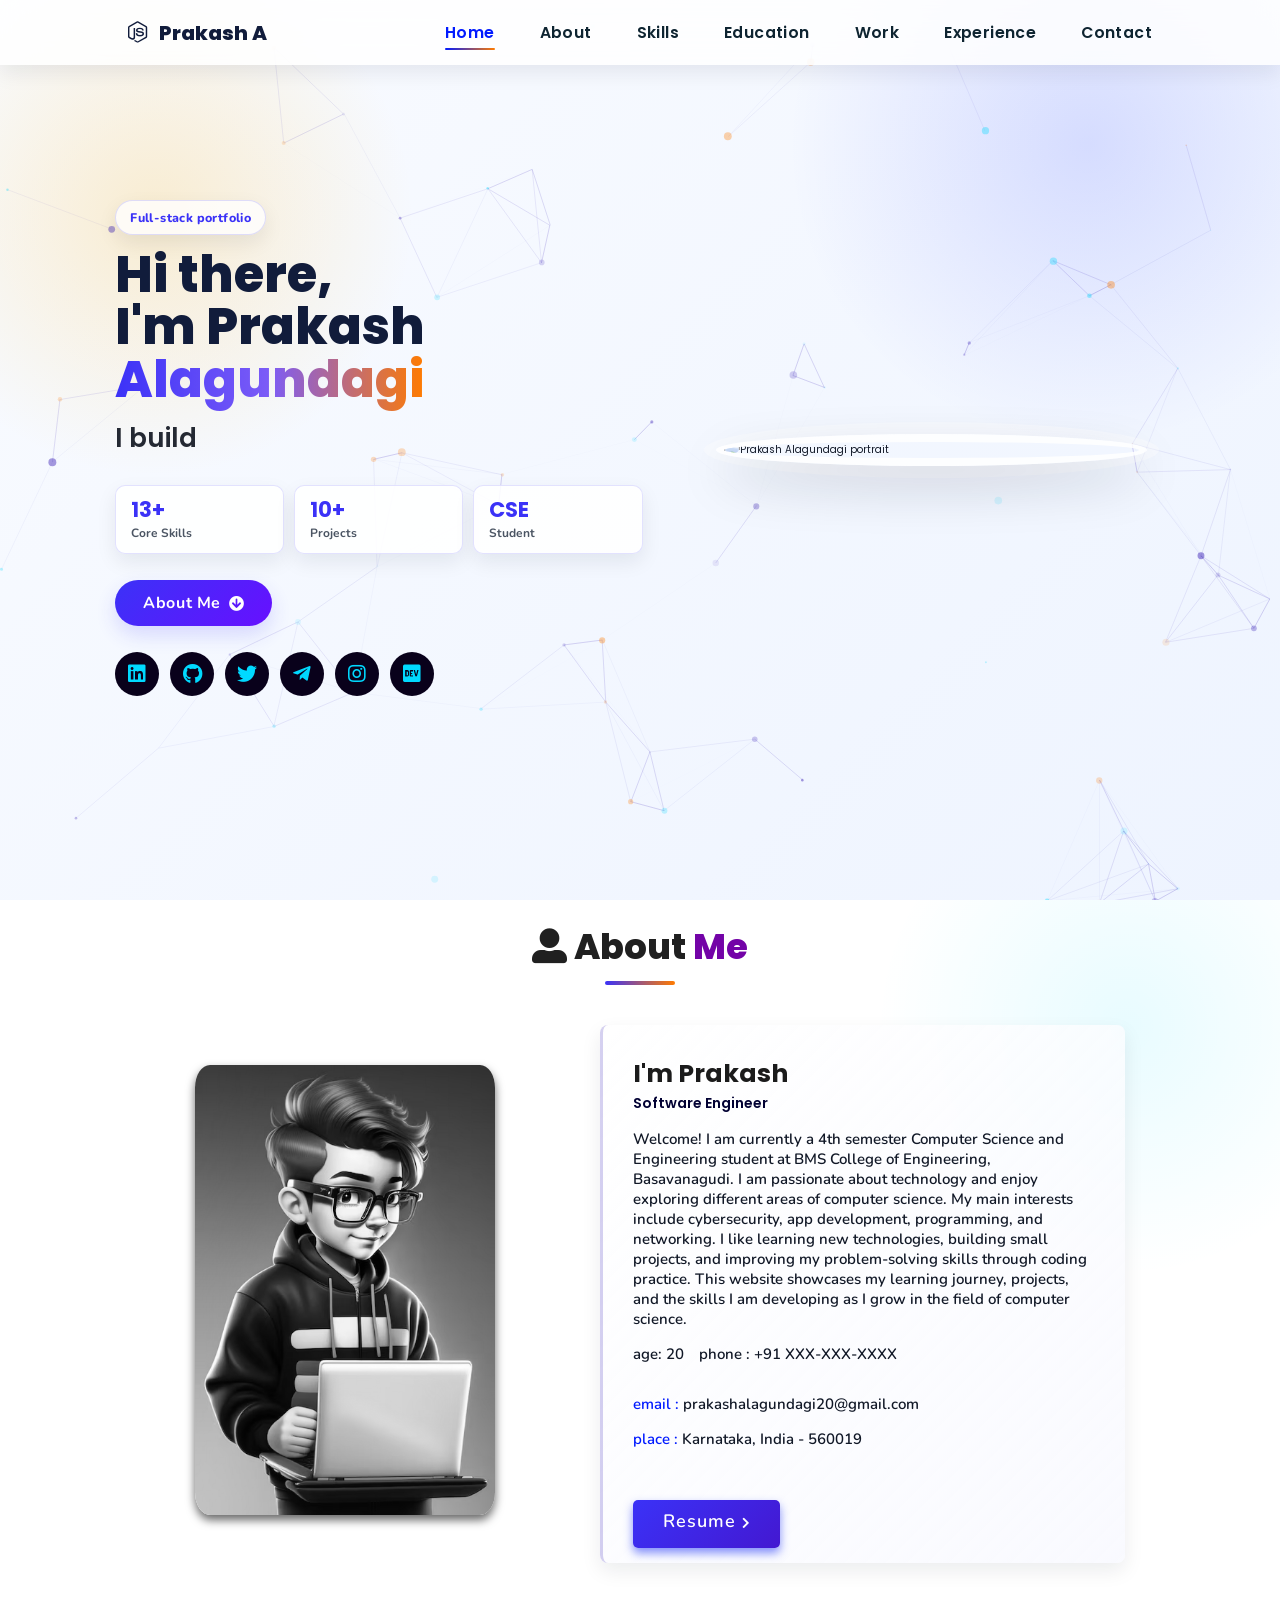
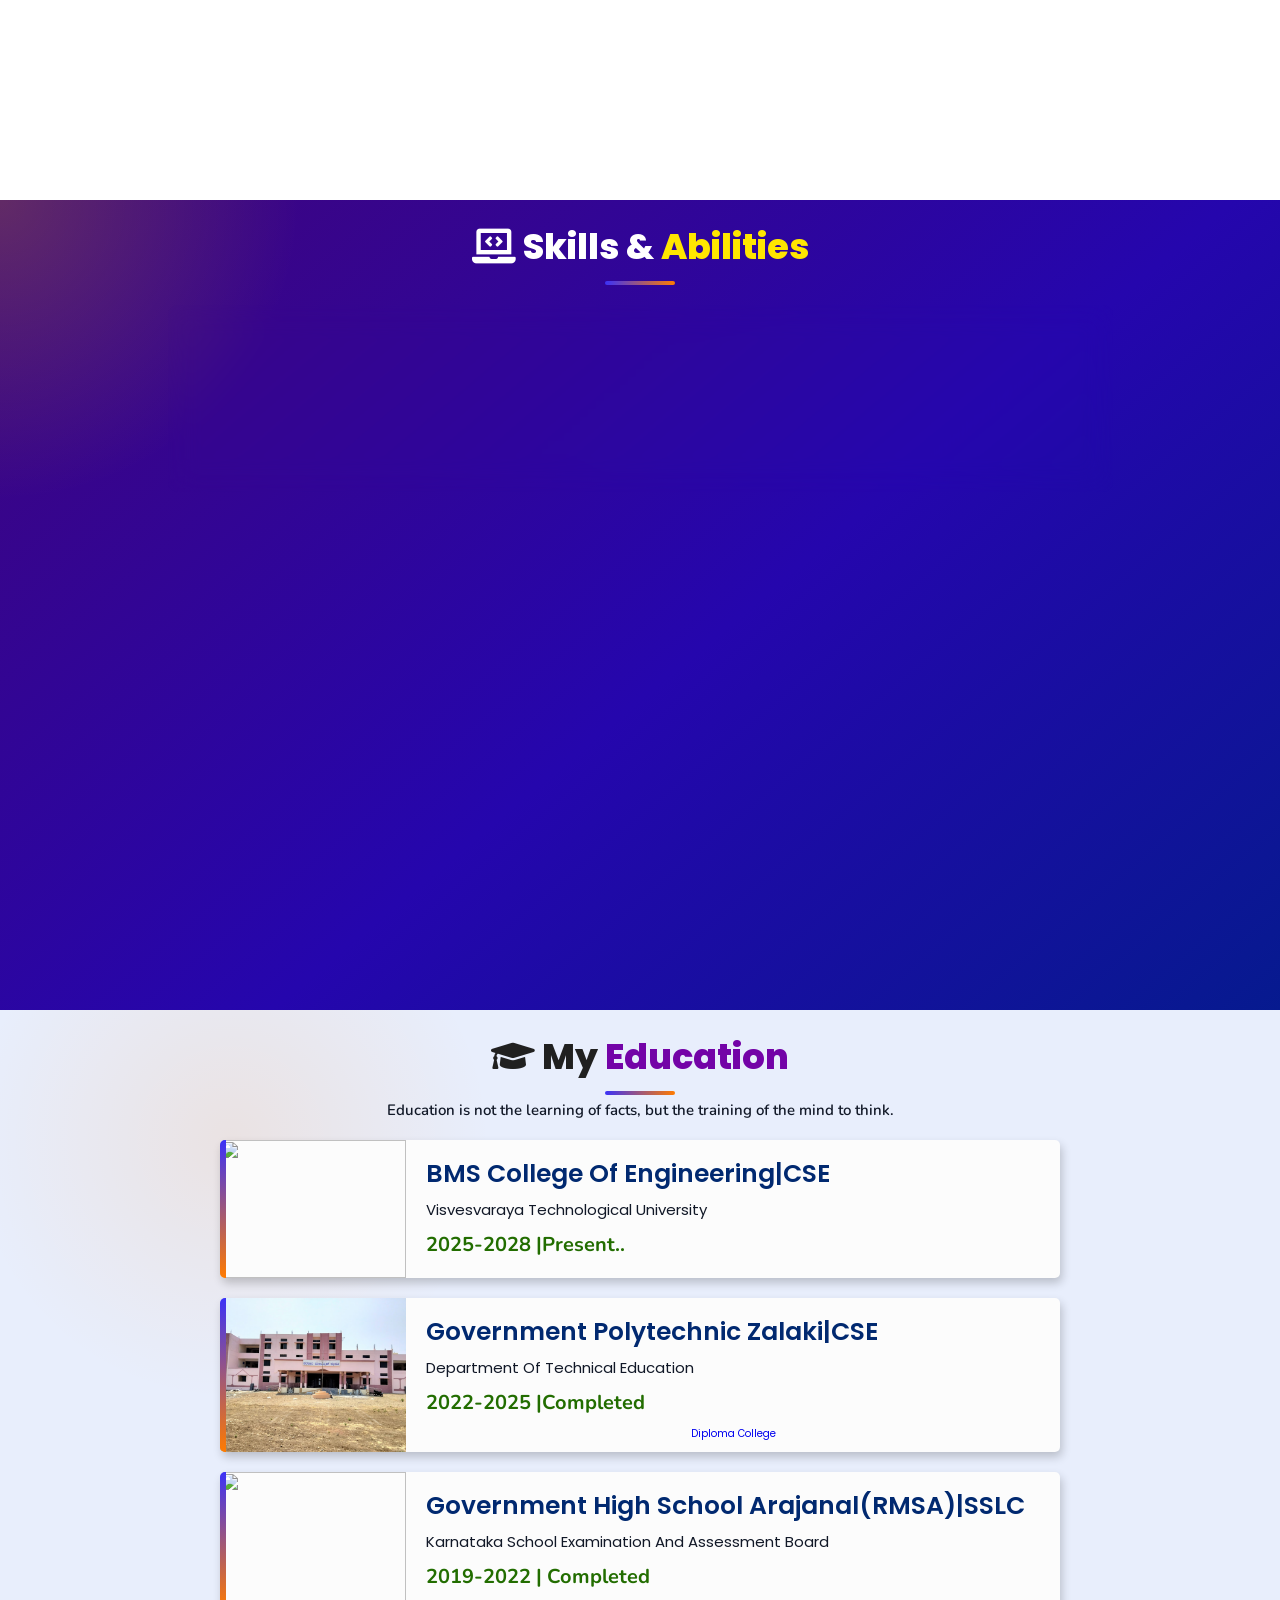
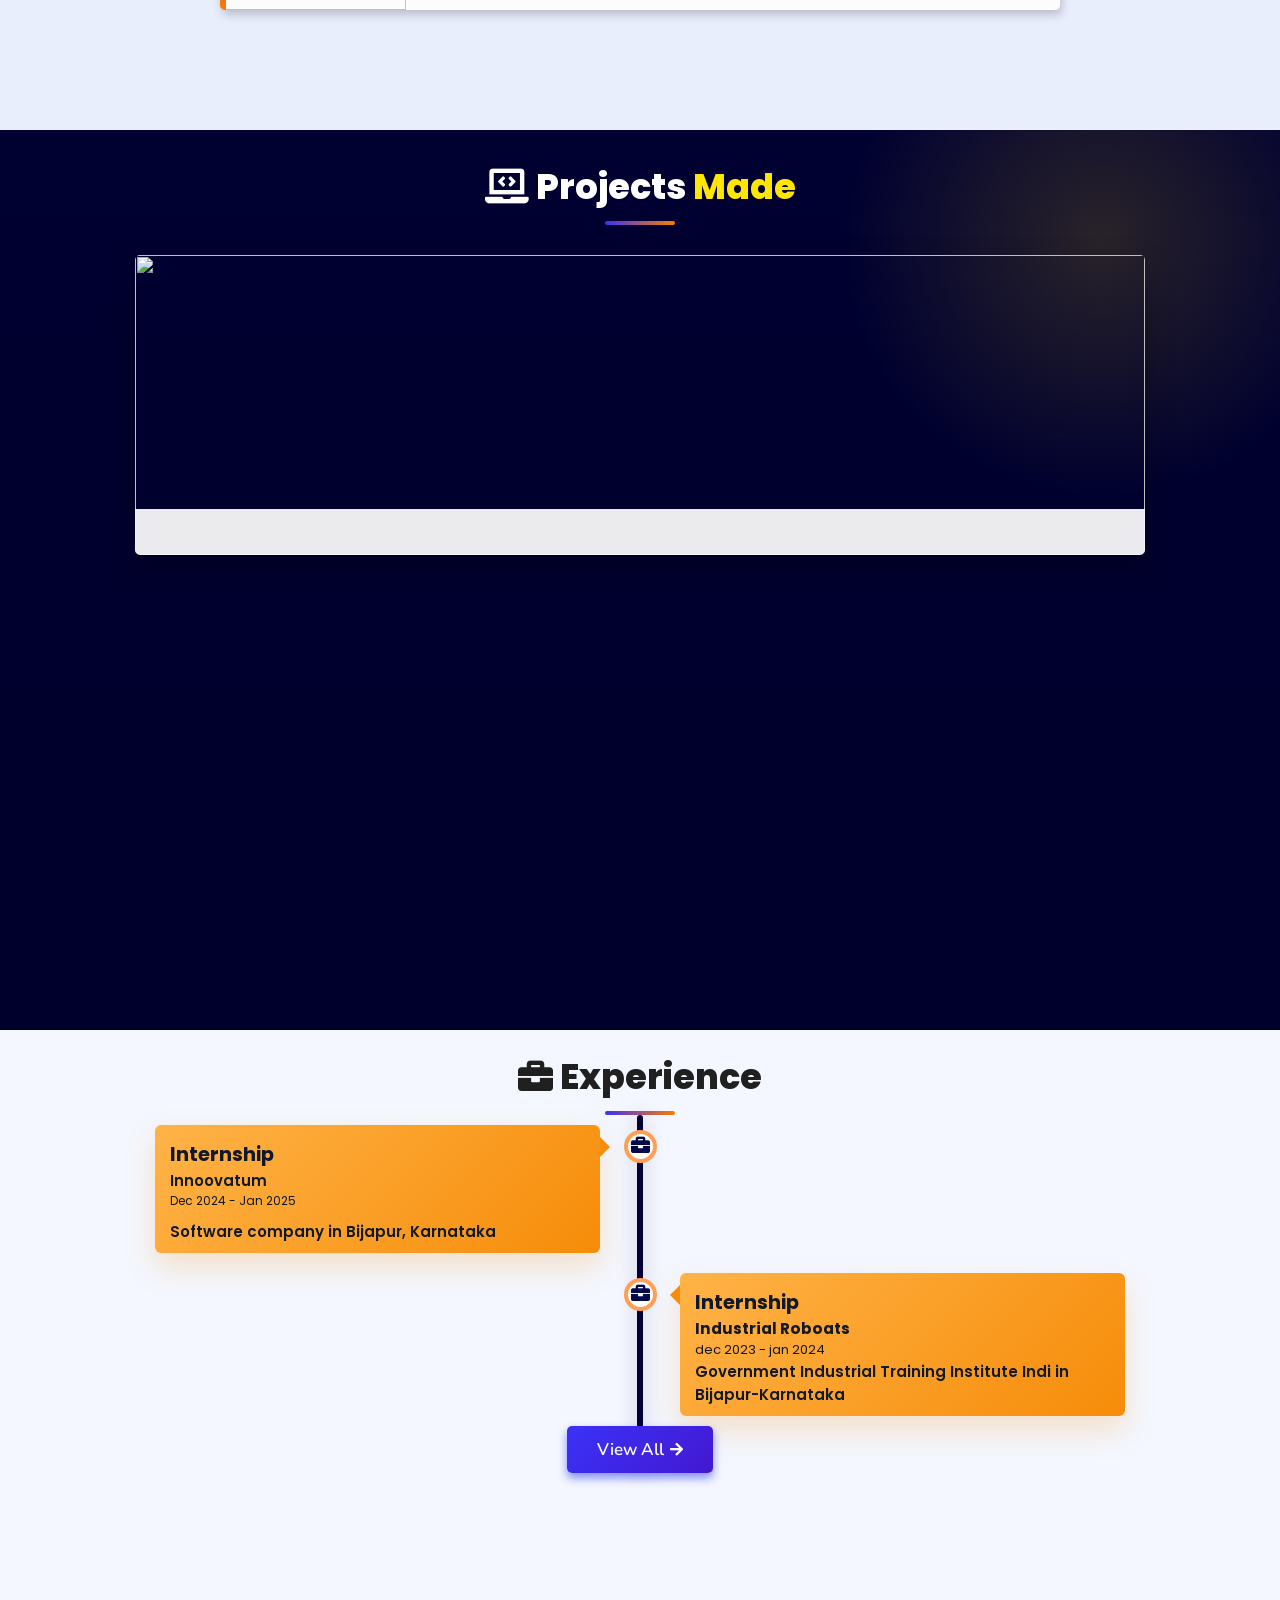
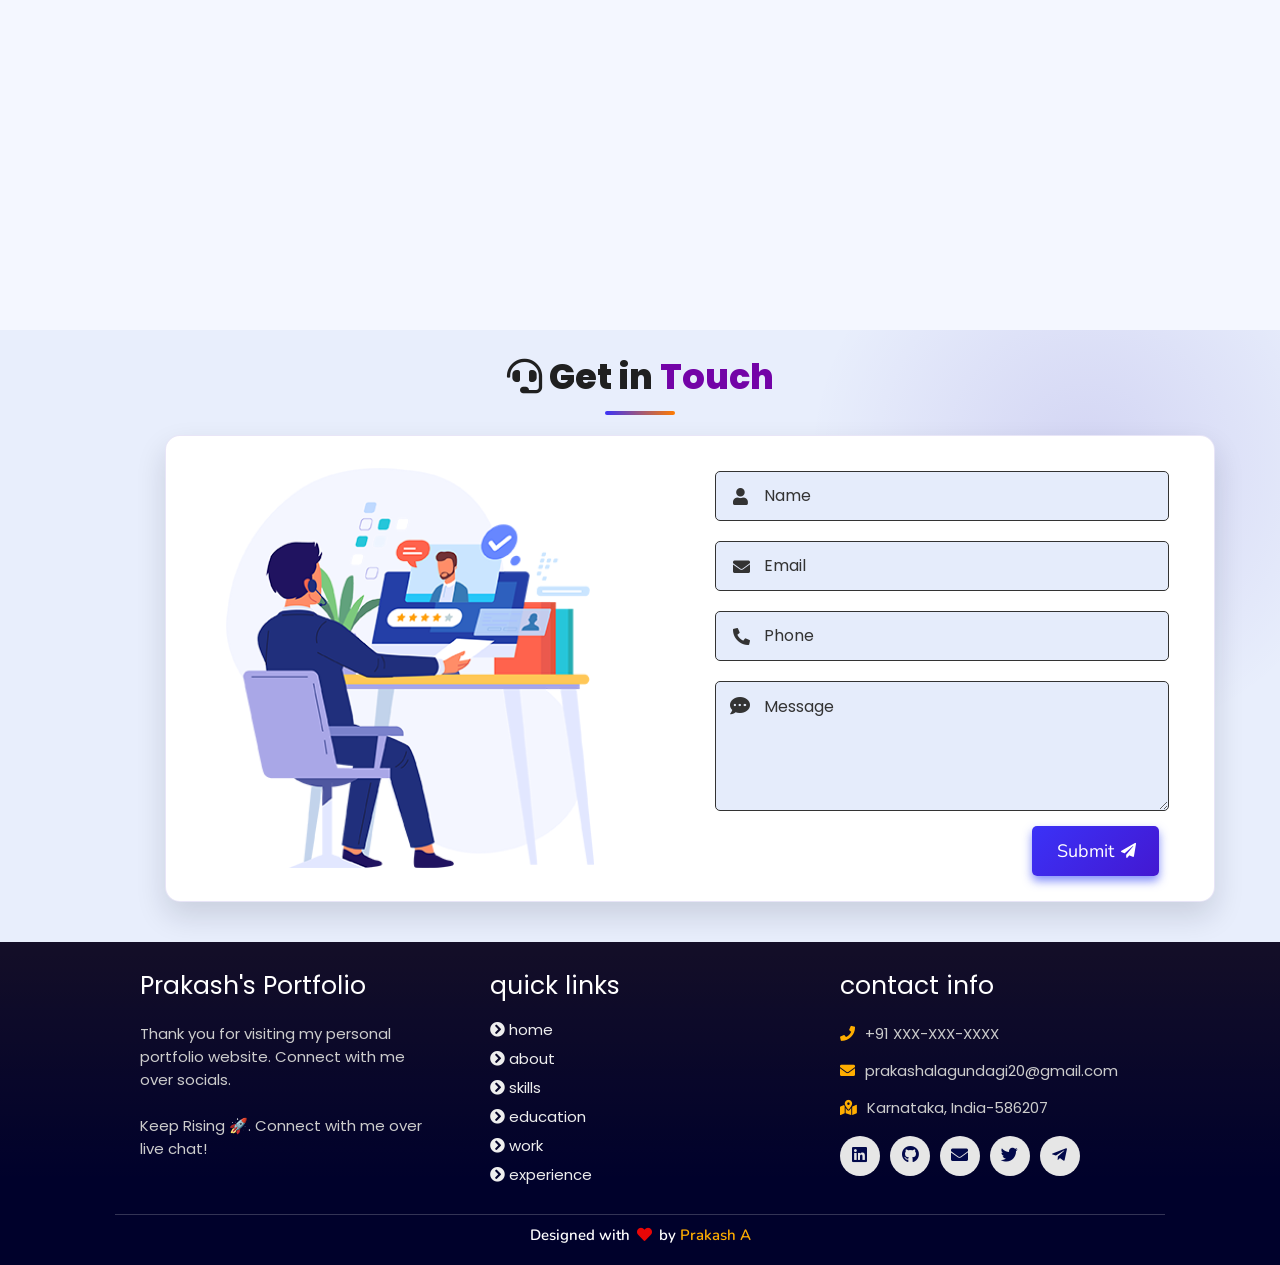
==== commit 22905a2c: "added link of the college" ====
--- a/index.html
+++ b/index.html
@@ -173,6 +173,7 @@
         <h3>Government Polytechnic Zalaki|CSE</h3>
         <p>Department Of Technical Education</p>
         <h4>2022-2025 |Completed</h4>
+        <a href="https://gpt.karnataka.gov.in/gptzalaki/public/en" class="btn education-link" target="_blank" rel="noopener noreferrer">Diploma College</a>
         </div>
     </div>
 
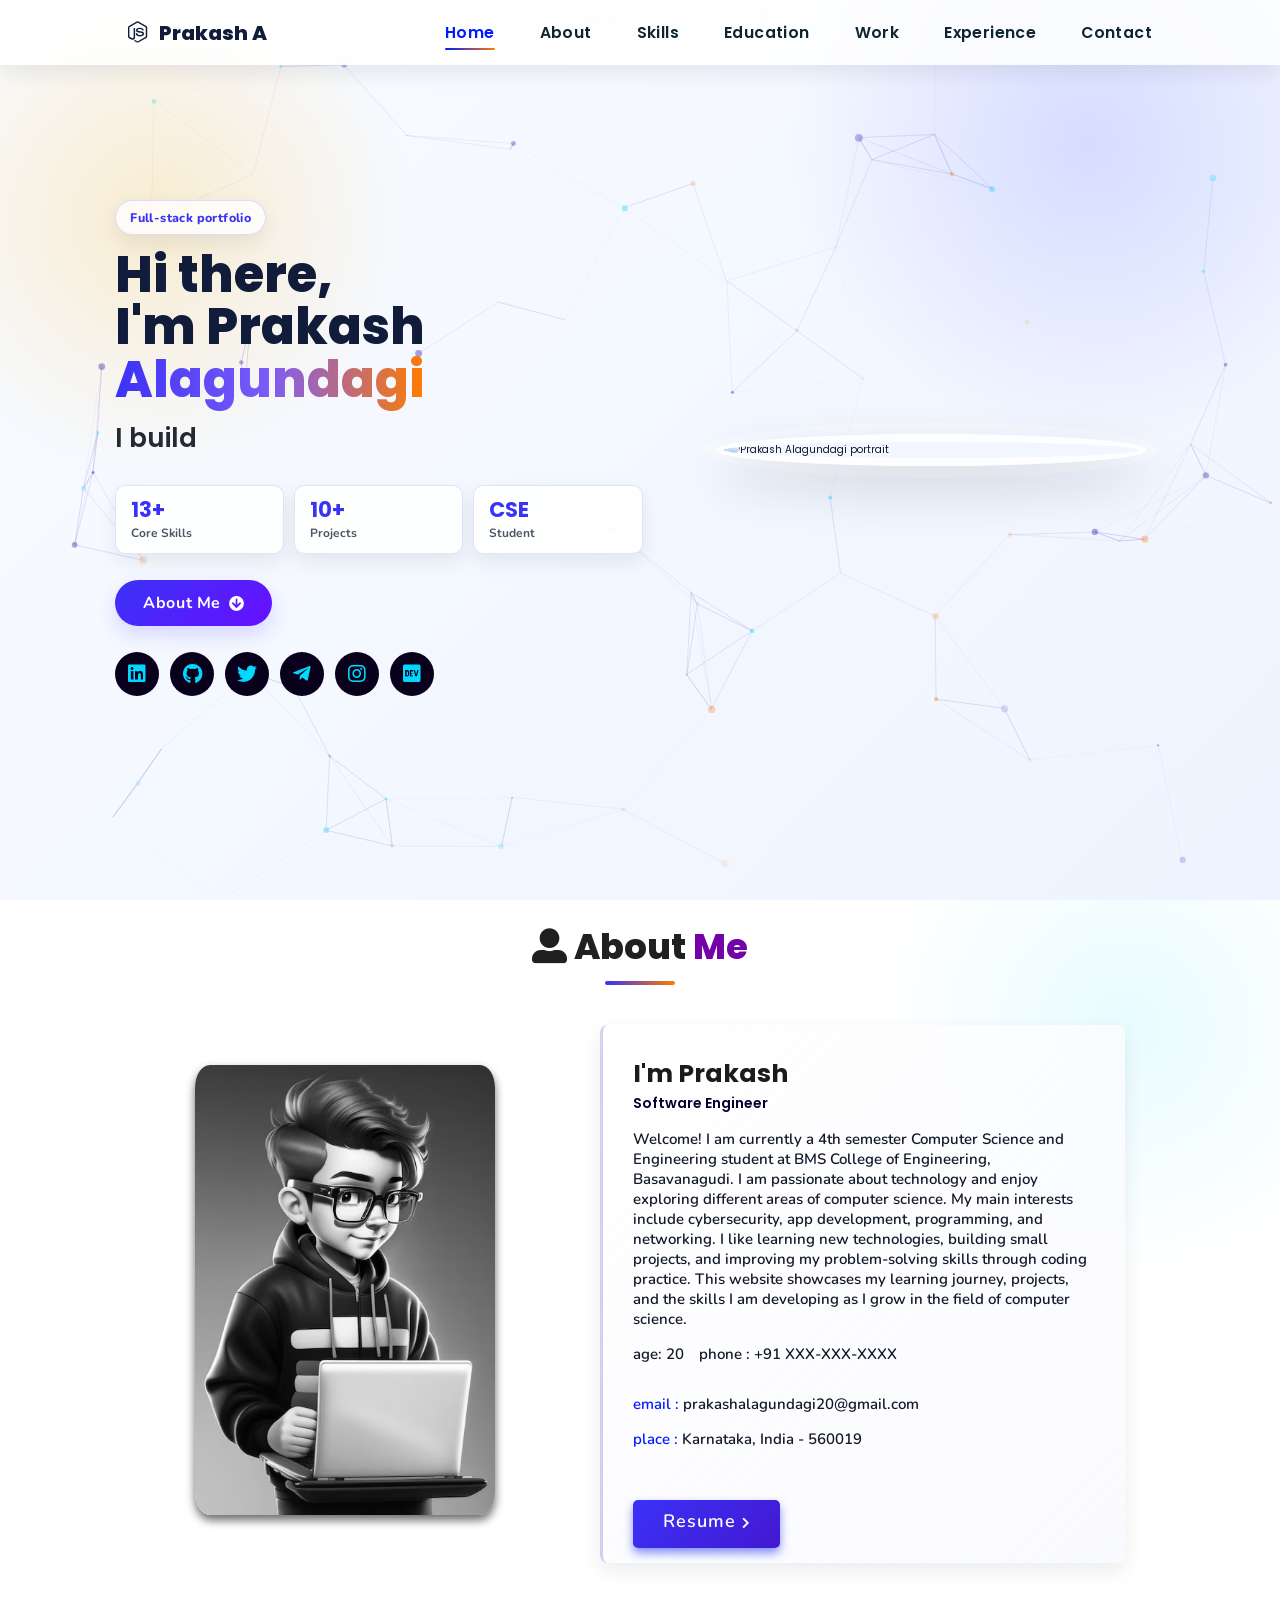
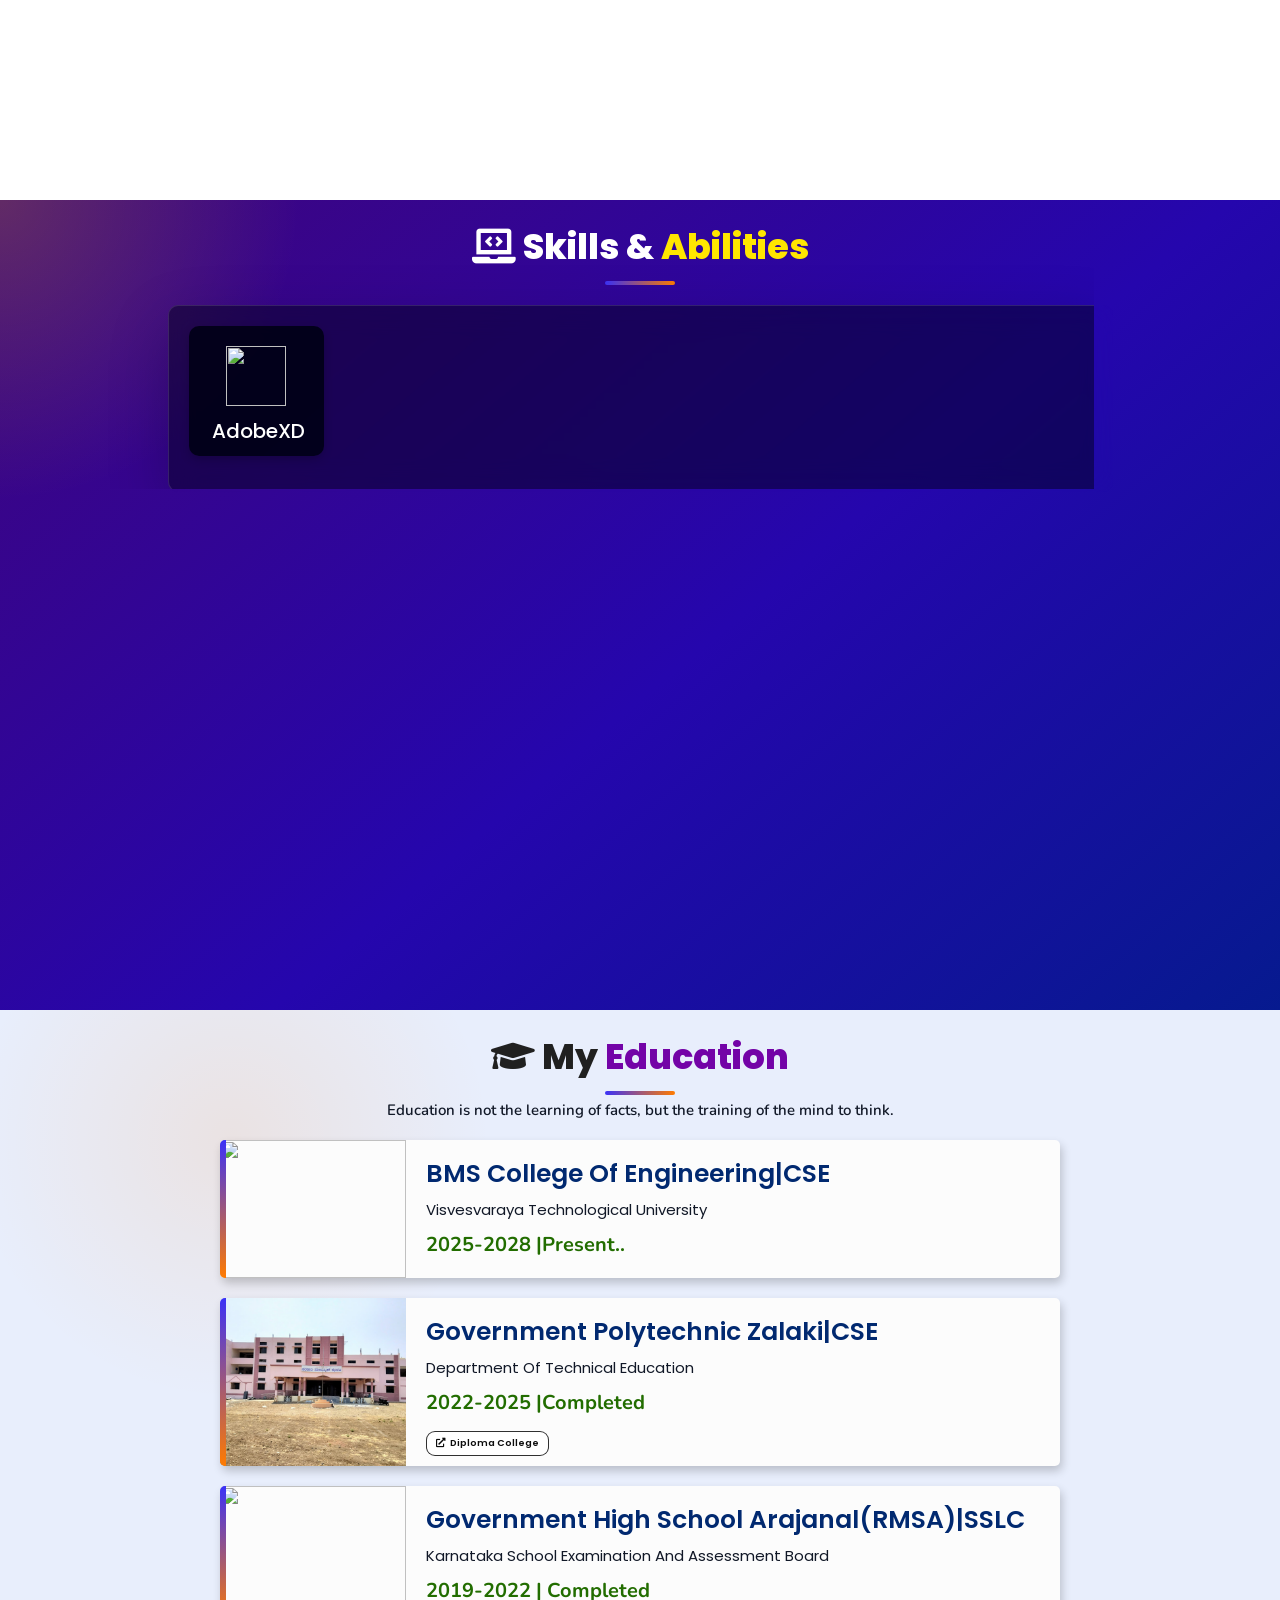
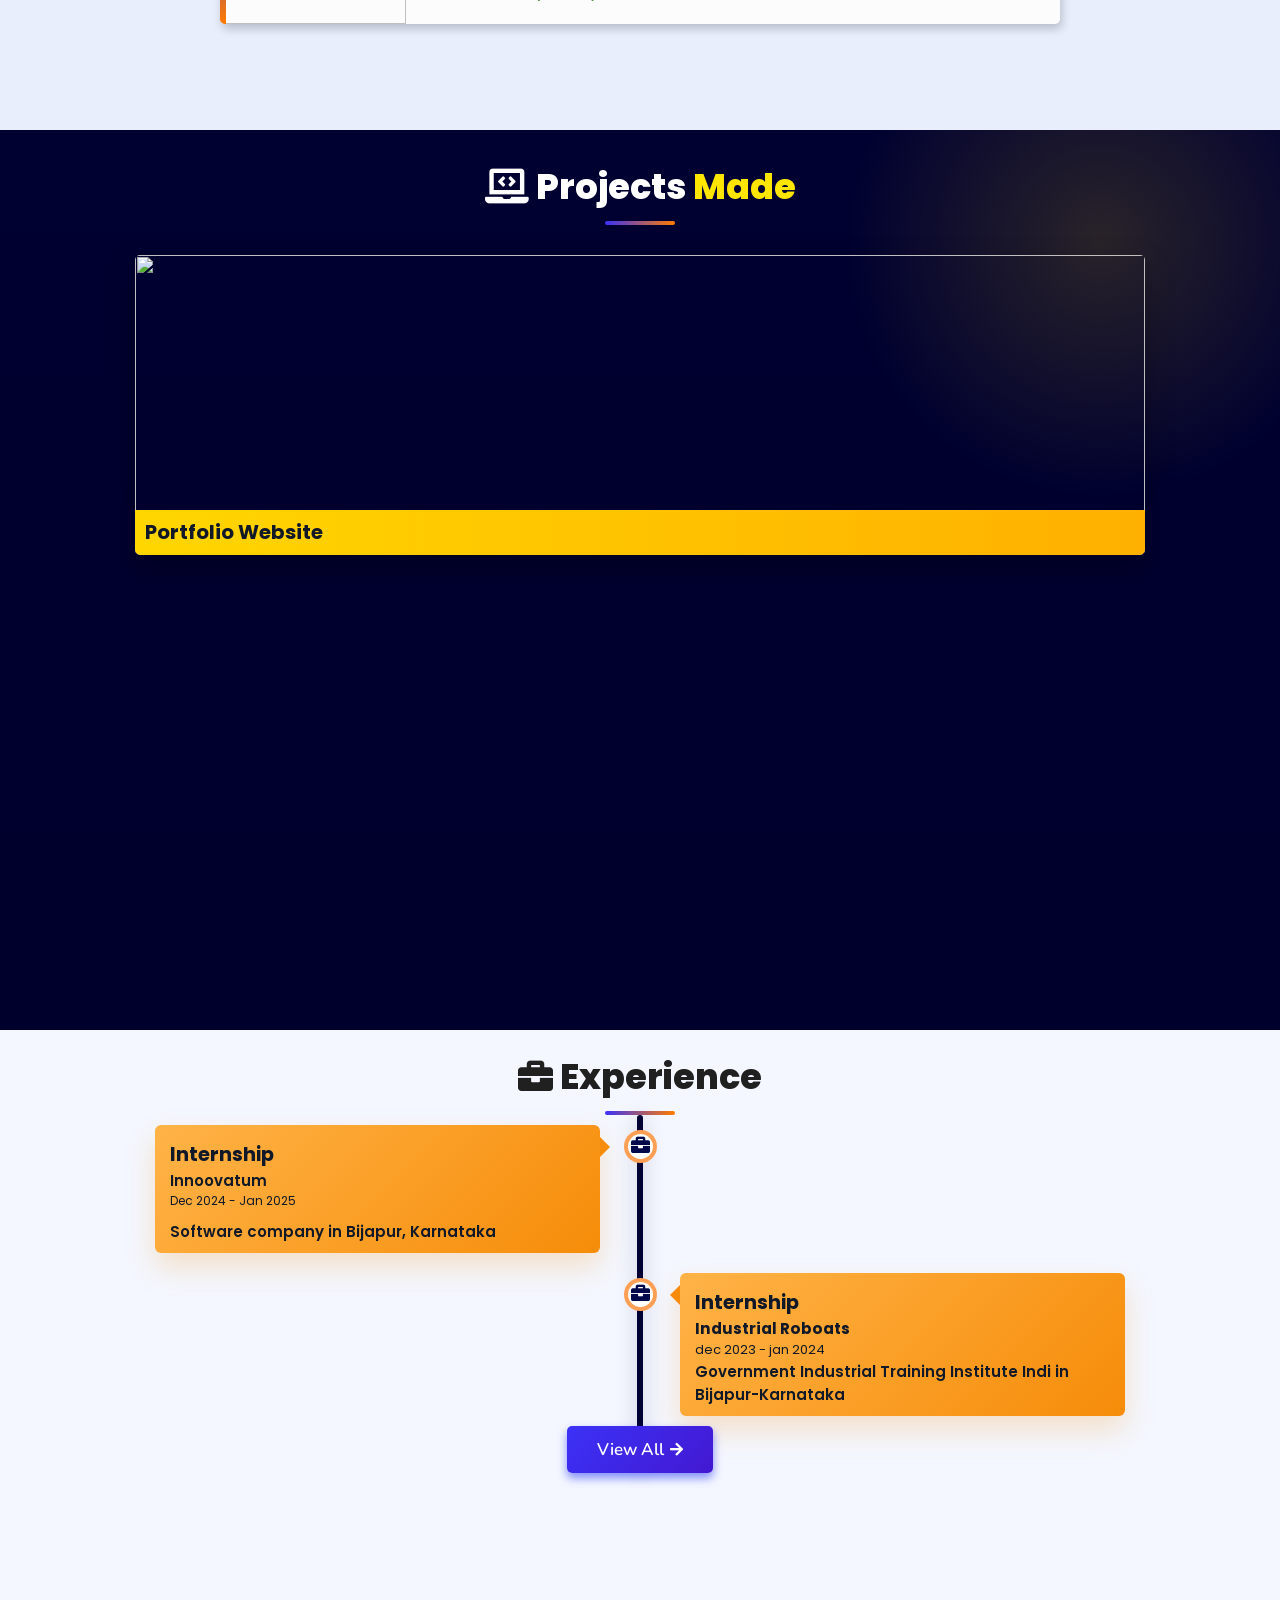
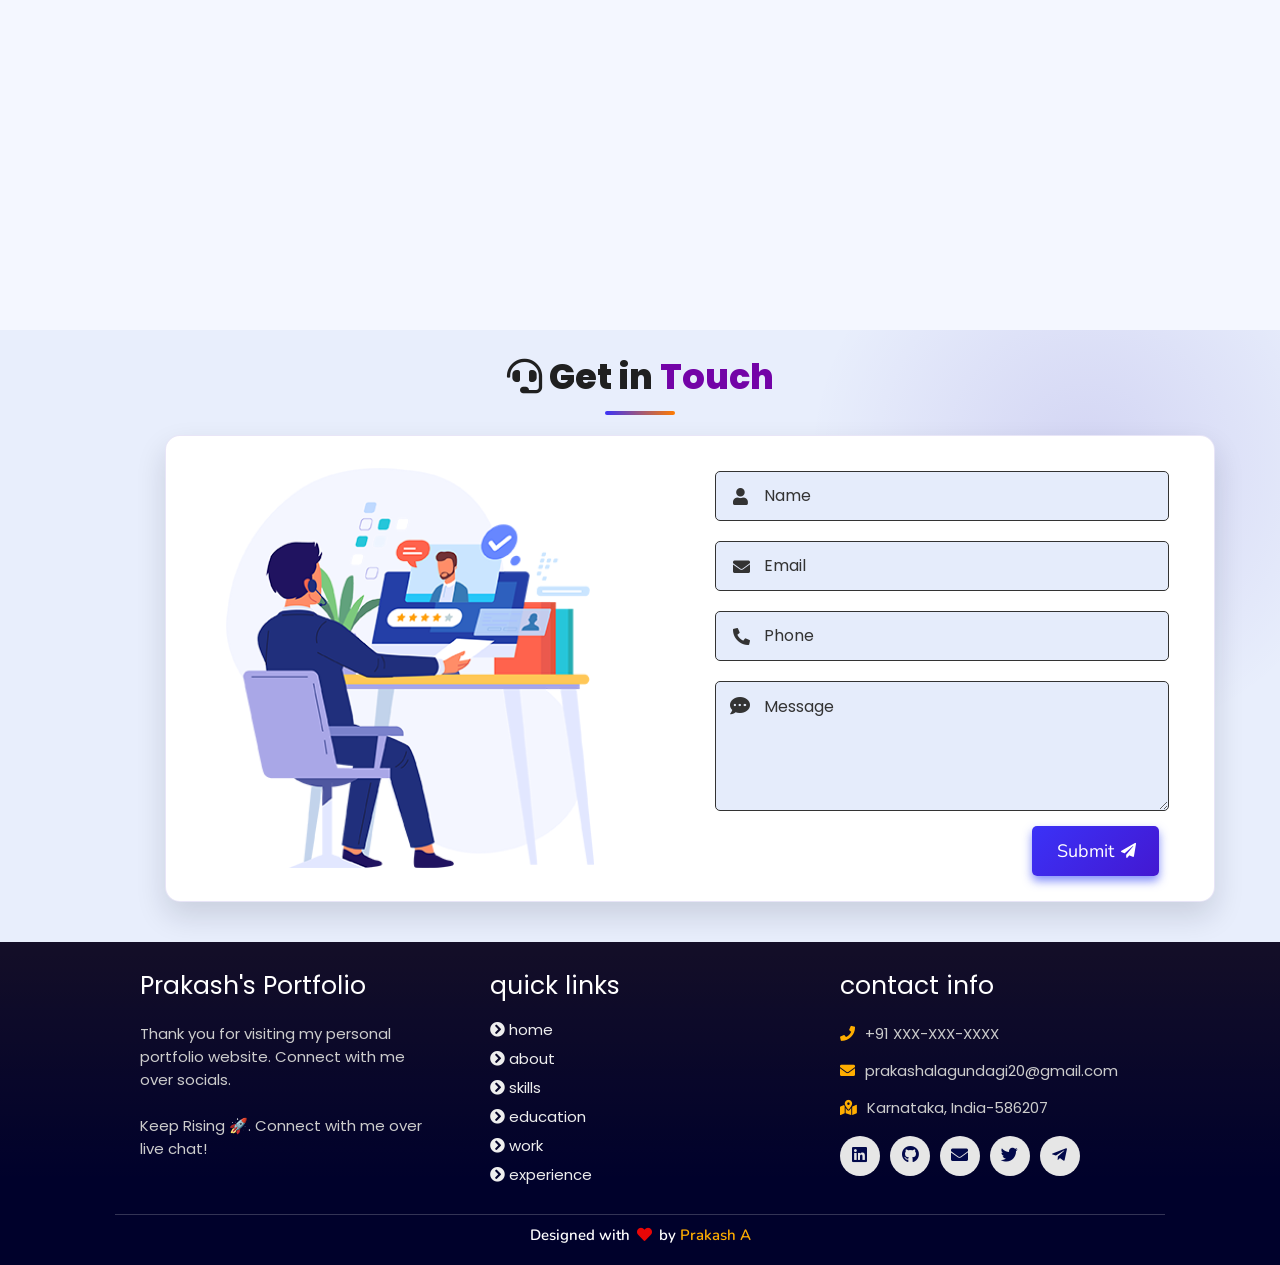
==== commit 4677d5ac: "again button modifying" ====
--- a/index.html
+++ b/index.html
@@ -173,7 +173,7 @@
         <h3>Government Polytechnic Zalaki|CSE</h3>
         <p>Department Of Technical Education</p>
         <h4>2022-2025 |Completed</h4>
-        <a href="https://gpt.karnataka.gov.in/gptzalaki/public/en" class="btn education-link" target="_blank" rel="noopener noreferrer">Diploma College</a>
+        <a href="https://gpt.karnataka.gov.in/gptzalaki/public/en" class="btn education-link" target="_blank" rel="noopener noreferrer"><i class="fas fa-external-link-alt"></i> Diploma College</a>
         </div>
     </div>
 
--- a/assets/css/style.css
+++ b/assets/css/style.css
@@ -800,6 +800,29 @@
   margin: 1rem;
   font-family: "Nunito", sans-serif;
   font-weight: 700;
+}
+.education .box-container .box .content .btn {
+  display: inline-flex;
+  align-items: center;
+  gap: 0.35rem;
+  margin: 0.5rem 0 0 1rem;
+  padding: 0.45rem 0.9rem;
+  border-radius: 0.9rem;
+  color: #0c0c0c;
+  background: #ffffff;
+  border: 1px solid rgba(12, 12, 12, 0.85);
+  text-decoration: none;
+  font-size: 0.95rem;
+  font-weight: 600;
+  transition: transform 0.2s ease, background 0.2s ease, color 0.2s ease, border-color 0.2s ease;
+  white-space: nowrap;
+  max-width: fit-content;
+}
+.education .box-container .box .content .btn:hover {
+  background: #0c0c0c;
+  color: #fff;
+  border-color: #0c0c0c;
+  transform: translateY(-0.05rem);
 }
 
 /* education media queries starts*/
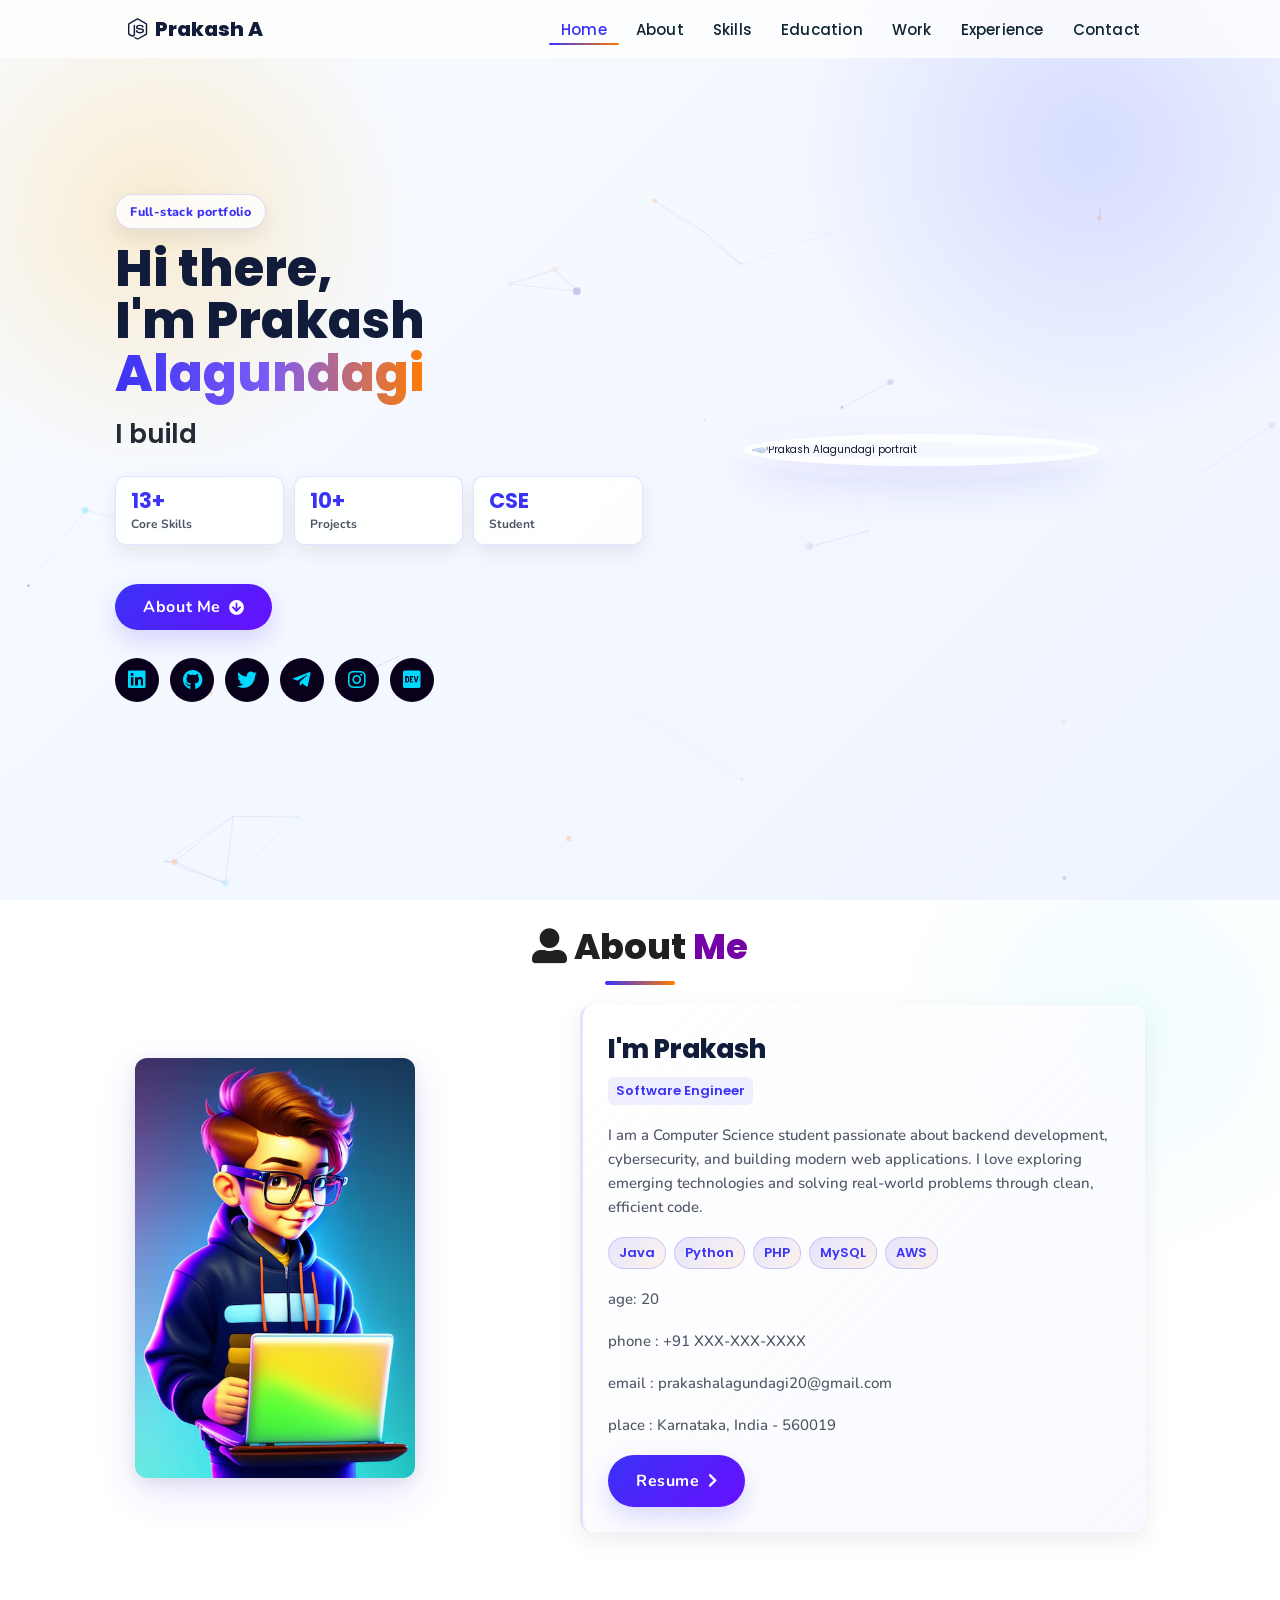
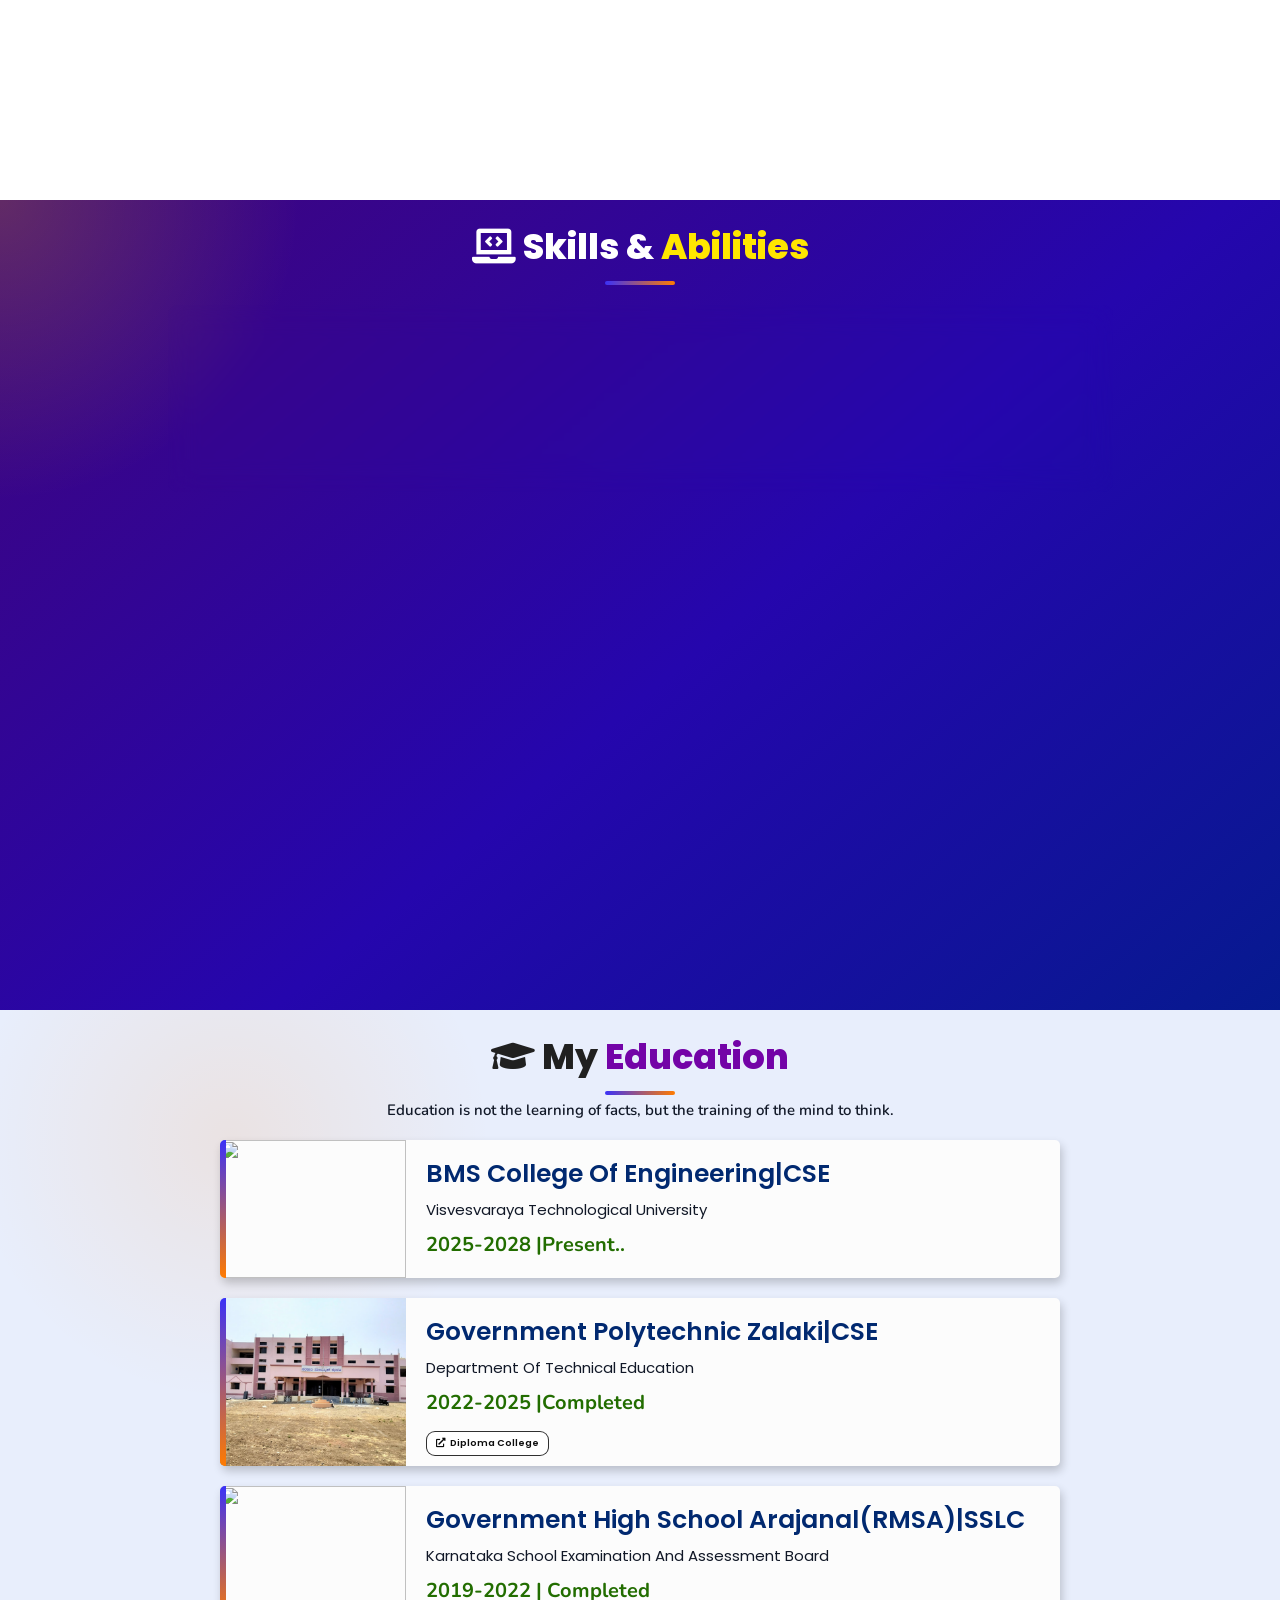
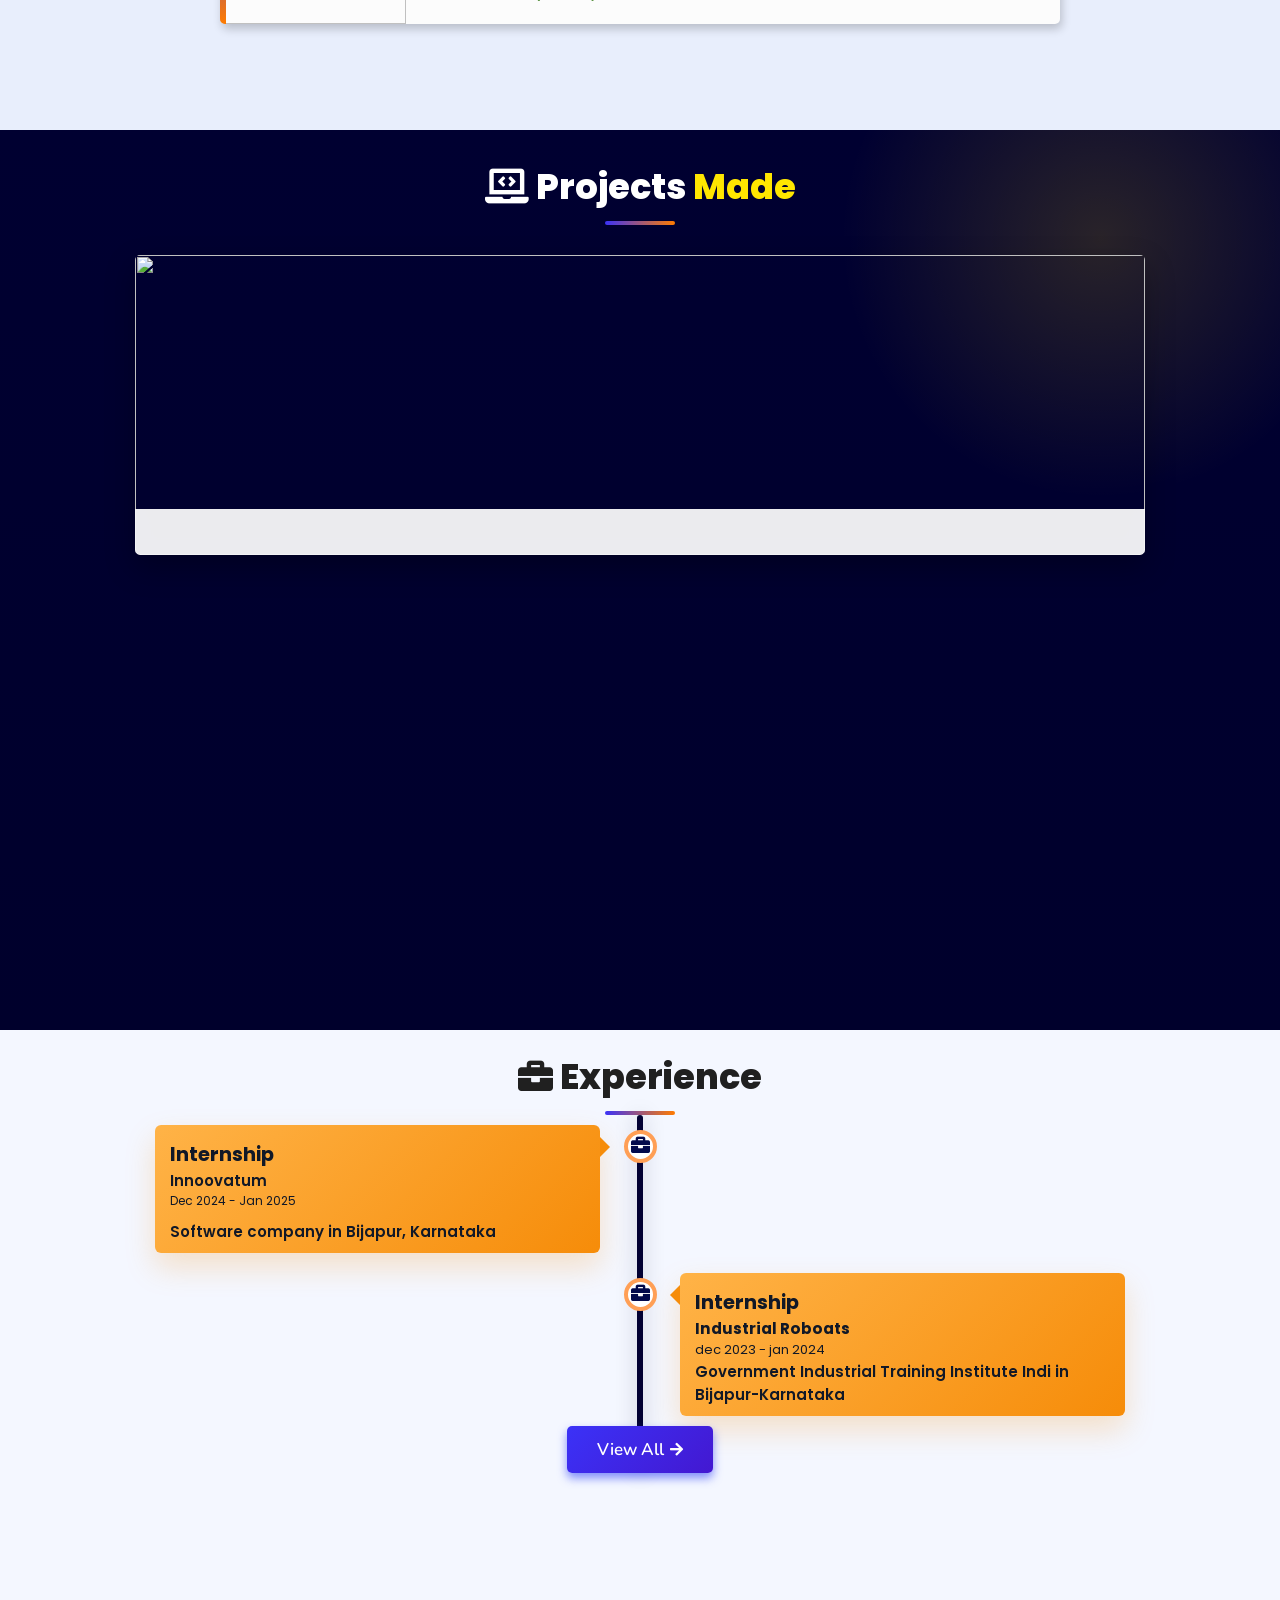
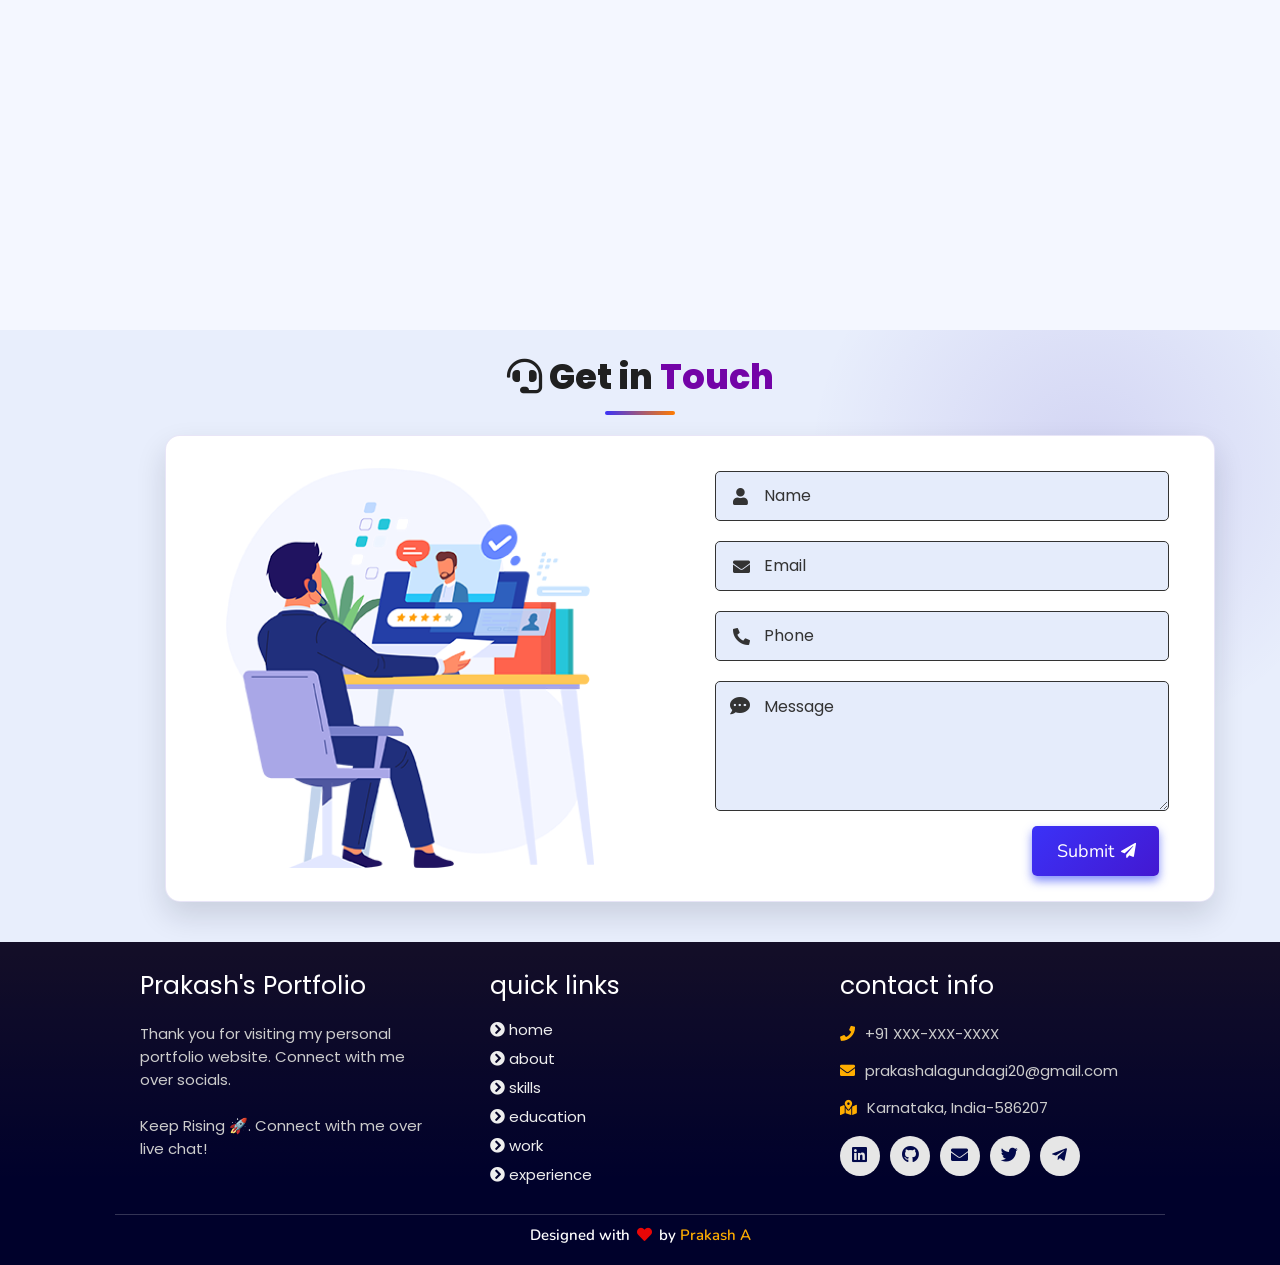
==== commit 211c90e2: "upgrade the card design" ====
--- a/index.html
+++ b/index.html
@@ -96,12 +96,15 @@
         <h3>I'm Prakash</h3>
         <span class="tag">Software Engineer</span>
         
-        <p>Welcome! I am currently a 4th semester Computer Science and Engineering student at BMS College of Engineering, Basavanagudi. I am passionate about technology and enjoy exploring different areas of computer science.
-
-My main interests include cybersecurity, app development, programming, and networking. I like learning new technologies, building small projects, and improving my problem-solving skills through coding practice.
-
-This website showcases my learning journey, projects, and the skills I am developing as I grow in the field of computer science.
-</p>
+        <p>I am a Computer Science student passionate about backend development, cybersecurity, and building modern web applications. I love exploring emerging technologies and solving real-world problems through clean, efficient code.</p>
+        
+        <div class="skills-badges">
+          <span class="badge">Java</span>
+          <span class="badge">Python</span>
+          <span class="badge">PHP</span>
+          <span class="badge">MySQL</span>
+          <span class="badge">AWS</span>
+        </div>
         
         <div class="box-container">
            
--- a/assets/css/style.css
+++ b/assets/css/style.css
@@ -112,17 +112,19 @@
   display: flex;
   align-items: center;
   justify-content: space-between;
-  padding: 1.7rem 10%;
-  height: 6.5rem;
-  background: rgba(255, 255, 255, 0.82);
-  box-shadow: var(--shadow-sm);
-  backdrop-filter: blur(18px);
-  transition: box-shadow 0.35s ease, background 0.35s ease, transform 0.35s ease;
+  padding: 1.2rem 10%;
+  height: auto;
+  background: rgba(255, 255, 255, 0.75);
+  box-shadow: none;
+  backdrop-filter: blur(12px);
+  border-bottom: 1px solid rgba(255, 255, 255, 0.3);
+  transition: box-shadow 0.4s ease, background 0.4s ease, backdrop-filter 0.4s ease;
 }
 header.scrolled {
-  height: 6rem;
-  background: rgba(255, 255, 255, 0.94);
-  box-shadow: 0 1rem 3rem rgba(15, 23, 42, 0.14);
+  background: rgba(255, 255, 255, 0.88);
+  backdrop-filter: blur(20px);
+  box-shadow: 0 0.8rem 3rem rgba(15, 23, 42, 0.1);
+  border-bottom: 1px solid rgba(59, 50, 247, 0.08);
 }
 section {
   min-height: 100vh;
@@ -154,51 +156,62 @@
   font-weight: 800;
   text-decoration: none;
   color: var(--navy);
-  transition: color 0.25s ease, transform 0.25s ease;
+  display: flex;
+  align-items: center;
+  transition: color 0.3s ease, transform 0.3s ease;
 }
 header .logo i {
   font-size: 2.2rem;
   margin-right: 0.8rem;
+  transition: transform 0.3s ease;
 }
 header .logo:hover {
   color: var(--primary);
-  transform: translateY(-0.2rem);
+  transform: scale(1.05);
+}
+header .logo:hover i {
+  transform: rotate(10deg);
 }
 header .navbar ul {
   list-style: none;
   display: flex;
   justify-content: center;
   align-items: center;
-  gap: 2rem;
+  gap: 0.5rem;
 }
 header .navbar li {
-  margin-left: 2.5rem;
+  margin: 0;
+}
+header .navbar li a {
+  display: inline-block;
+  padding: 0.6rem 1.2rem;
 }
 header .navbar ul li a {
-  font-size: 1.57rem;
+  font-size: 1.5rem;
   color: #0e2431;
-  font-weight: 600;
+  font-weight: 500;
   text-decoration: none;
-  letter-spacing: 0.04rem;
-  position: relative;
-  transition: color 0.25s ease;
+  letter-spacing: 0.02rem;
+  position: relative;
+  transition: color 0.3s ease;
+  padding-bottom: 0.4rem;
 }
 header .navbar ul li a::after {
   content: "";
   position: absolute;
   left: 0;
-  bottom: -0.7rem;
+  bottom: 0;
   width: 100%;
-  height: 0.25rem;
+  height: 0.22rem;
   border-radius: 2rem;
-  background: linear-gradient(90deg, #011aff, var(--accent));
+  background: linear-gradient(90deg, var(--primary), var(--accent));
   transform: scaleX(0);
   transform-origin: right;
-  transition: transform 0.3s ease;
+  transition: transform 0.35s cubic-bezier(0.34, 1.56, 0.64, 1);
 }
 header .navbar ul li a.active,
 header .navbar ul li a:hover {
-  color: #011aff;
+  color: var(--primary);
   border-bottom: 0;
 }
 header .navbar ul li a.active::after,
@@ -212,50 +225,71 @@
 #menu {
   font-size: 3rem;
   cursor: pointer;
-  color: rgb(24, 2, 63);
+  color: var(--navy);
   display: none;
+  transition: color 0.3s ease, transform 0.3s ease;
+}
+#menu:hover {
+  color: var(--primary);
+  transform: scale(1.1);
 }
 @media (max-width: 768px) {
+  header {
+    padding: 1rem 5%;
+  }
   #menu {
     display: block;
   }
   header .navbar {
     position: fixed;
-    top: 6.5rem;
-    right: -120%;
-    width: 75%;
-    height: 100%;
+    top: 100%;
+    right: -100%;
+    width: 100%;
+    height: calc(100vh - 5.2rem);
     text-align: left;
     align-items: flex-start;
-    background-color: #0e0f31;
+    background: rgba(14, 15, 49, 0.98);
+    backdrop-filter: blur(25px);
+    border-top: 1px solid rgba(255, 255, 255, 0.1);
+    transition: right 0.4s cubic-bezier(0.34, 1.56, 0.64, 1);
+    overflow-y: auto;
   }
   header .navbar ul {
     flex-flow: column;
-    padding: 1rem;
+    padding: 2rem 1.5rem;
+    gap: 0.5rem;
   }
   header .navbar ul li {
-    text-align: center;
     width: 100%;
-    margin: 1rem 0;
-    border-radius: 0.5rem;
-    width: 26rem;
+    margin: 0;
   }
   header .navbar ul li a {
     display: block;
-    padding: 1rem;
+    padding: 1.2rem 1.5rem;
     text-align: left;
     color: #fff;
-    font-size: 2rem;
+    font-size: 1.8rem;
+    font-weight: 500;
+    border-radius: 0.8rem;
+    margin: 0.3rem 0;
+    transition: background 0.3s ease, color 0.3s ease;
+  }
+  header .navbar ul li a::after {
+    display: none;
   }
   header .navbar ul li a.active,
   header .navbar ul li a:hover {
-    padding: 1rem;
     color: #fff;
-    border-radius: 0.5rem;
-    border-bottom: 0.5rem solid #011aff;
+    background: rgba(59, 50, 247, 0.15);
+    border-radius: 0.8rem;
+    border-bottom: none;
+  }
+  header .navbar ul li a.active {
+    background: linear-gradient(135deg, rgba(59, 50, 247, 0.25), rgba(255, 123, 0, 0.1));
+    color: #31cbff;
   }
   .fa-times {
-    transform: rotate(180deg);
+    transform: rotate(90deg);
   }
   header .navbar.nav-toggle {
     right: 0;
@@ -319,25 +353,26 @@
   justify-content: center;
 }
 .home .image img {
-  width: 85%;
-  margin-left: 4rem;
+  width: 70%;
+  margin-left: 2rem;
   border-radius: 50%;
   border: 0.8rem solid rgba(255, 255, 255, 0.85);
-  box-shadow: 0 2rem 5rem rgba(16, 24, 40, 0.18), 0 0 0 1.2rem rgba(255, 255, 255, 0.35);
+  box-shadow: 0 1.5rem 4rem rgba(59, 50, 247, 0.15), 0 0 0 1.2rem rgba(255, 255, 255, 0.35), inset 0 1rem 2rem rgba(255, 255, 255, 0.4);
   cursor: pointer;
-  animation: profileFloat 5s ease-in-out infinite;
+  animation: profileFloat 5s ease-in-out infinite, fadeUp 1s ease both 0.2s;
   transition: transform 0.45s ease, box-shadow 0.45s ease, filter 0.45s ease;
 }
 .home .image img:hover {
-  box-shadow: var(--shadow-primary), 0 0 0 1.2rem rgba(255, 255, 255, 0.55);
-  filter: saturate(1.08);
-  transform: scale(1.04) translateY(-0.8rem);
+  box-shadow: 0 2rem 5rem rgba(59, 50, 247, 0.25), 0 0 0 1.2rem rgba(255, 255, 255, 0.55), inset 0 1rem 2rem rgba(255, 255, 255, 0.4);
+  filter: saturate(1.12);
+  transform: scale(1.05) translateY(-0.8rem);
 }
 .home .content h2 {
   font-size: clamp(4rem, 5vw, 5rem);
   font-weight: 800;
   color: var(--navy);
   line-height: 1.05;
+  margin-bottom: 1.5rem;
   animation: textRise 0.85s ease both;
 }
 .home .content h2 span {
@@ -352,8 +387,10 @@
   font-size: clamp(1.9rem, 2.2vw, 2.6rem);
   color: #242933;
   font-weight: 600;
-  padding: 1.3rem 0;
+  padding: 0;
+  margin-bottom: 2rem;
   max-width: 60rem;
+  animation: fadeUp 0.9s ease both 0.15s;
 }
 .home .content p span {
   color: var(--primary);
@@ -362,7 +399,8 @@
   display: grid;
   grid-template-columns: repeat(auto-fit, minmax(13rem, 1fr));
   gap: 1rem;
-  margin: 1.4rem 0 1.8rem;
+  margin: 2.2rem 0 2.4rem;
+  animation: fadeUp 1s ease both 0.3s;
 }
 .highlight-item {
   min-width: 12rem;
@@ -391,7 +429,7 @@
   display: inline-flex;
   align-items: center;
   gap: 0.8rem;
-  margin-top: 0.8rem;
+  margin-top: 1.5rem;
   line-height: 1;
   padding: 1.5rem 2.8rem;
   border-radius: 3.5rem;
@@ -399,8 +437,9 @@
   transition: transform 0.35s ease, box-shadow 0.35s ease, background 0.35s ease;
   color: #fff;
   background: linear-gradient(135deg, var(--primary), #6710ff);
-  box-shadow: 0px 0.9rem 2rem rgba(59, 50, 247, 0.16);
+  box-shadow: 0 1rem 2.4rem rgba(59, 50, 247, 0.18);
   font-family: "Nunito", sans-serif;
+  animation: fadeUp 1s ease both 0.4s;
 }
 .home .btn span {
   font-weight: 700;
@@ -421,7 +460,8 @@
 /* social icons start */
 .socials {
   position: relative;
-  margin-top: 2.6rem;
+  margin-top: 2.8rem;
+  animation: fadeUp 1s ease both 0.5s;
 }
 .socials .social-icons {
   padding-left: 0;
@@ -473,6 +513,14 @@
 /* social icons end */
 
 /* hero media queries starts*/
+@media (max-width: 768px) {
+  header .logo {
+    font-size: 1.6rem;
+  }
+  header .logo i {
+    font-size: 1.8rem;
+  }
+}
 @media (max-width: 450px) {
   .home .btn {
     margin: 1.5rem 0 0;
@@ -502,100 +550,128 @@
 /* about section starts */
 .about {
   background:
-    radial-gradient(circle at 88% 14%, rgba(0, 217, 255, 0.09), transparent 25rem),
+    radial-gradient(circle at 88% 14%, rgba(0, 217, 255, 0.06), transparent 25rem),
     rgb(255, 255, 255);
 }
 .about .row {
   display: flex;
   flex-direction: row;
-  gap: 2rem;
+  gap: 3rem;
   flex-wrap: wrap;
-  padding: 4rem;
+  padding: 2rem;
+  align-items: center;
 }
 .about .row .image {
   text-align: center;
-  flex: 1 1 35rem;
+  flex: 1 1 30rem;
 }
 .about .row .image img {
-  margin: 4rem;
-  width: 30rem;
+  margin: 1rem 0;
+  width: 28rem;
   height: auto;
-  border-radius: 5%;
-  box-shadow: 0 5px 10px rgba(0, 0, 0, 0.6);
-  mix-blend-mode: luminosity;
-  transition: transform 0.45s ease, box-shadow 0.45s ease, mix-blend-mode 0.45s ease;
+  border-radius: 1.2rem;
+  box-shadow: 0 1.5rem 4rem rgba(59, 50, 247, 0.12), 0 0.5rem 1.5rem rgba(0, 0, 0, 0.08);
+  transition: transform 0.45s ease, box-shadow 0.45s ease, filter 0.45s ease;
   cursor: pointer;
 }
 .about .row .image img:hover {
-  mix-blend-mode: normal;
-  transform: scale(1.05);
-  box-shadow: 0 10px 20px rgba(0, 0, 0, 0.7);
+  transform: translateY(-0.8rem) scale(1.02);
+  box-shadow: 0 2rem 5rem rgba(59, 50, 247, 0.2), 0 1rem 3rem rgba(0, 0, 0, 0.12);
+  filter: brightness(1.05);
 }
 .about .row .content {
   flex: 1 1 45rem;
-  padding: 3rem;
-  border-left: 0.35rem solid rgba(37, 6, 173, 0.18);
-  border-radius: 0.8rem;
-  background: linear-gradient(135deg, rgba(255, 255, 255, 0.92), rgba(247, 248, 255, 0.72));
-  box-shadow: var(--shadow-sm);
+  padding: 2.5rem;
+  border-left: 0.3rem solid rgba(59, 50, 247, 0.12);
+  border-radius: 1.2rem;
+  background: linear-gradient(135deg, rgba(255, 255, 255, 0.94), rgba(247, 248, 255, 0.75));
+  box-shadow: 0 0.8rem 2.4rem rgba(15, 23, 42, 0.08), inset 0 1px 1px rgba(255, 255, 255, 0.5);
+  transition: box-shadow 0.4s ease, transform 0.4s ease;
+}
+.about .row .content:hover {
+  box-shadow: 0 1.2rem 3.6rem rgba(59, 50, 247, 0.12), inset 0 1px 1px rgba(255, 255, 255, 0.5);
+  transform: translateY(-0.4rem);
 }
 .about .row .content h3 {
-  color: rgb(27, 27, 27);
-  font-size: 2.5rem;
+  color: var(--navy);
+  font-size: 2.6rem;
+  font-weight: 800;
+  margin-bottom: 0.5rem;
 }
 .about .row .content .tag {
-  font-size: 1.4rem;
-  color: #020133;
+  font-size: 1.3rem;
+  color: var(--primary);
   font-weight: 600;
-  margin-top: 1rem;
+  margin-top: 0.3rem;
+  display: inline-block;
+  padding: 0.4rem 0.8rem;
+  background: rgba(59, 50, 247, 0.08);
+  border-radius: 0.6rem;
 }
 .about .row .content p {
   font-size: 1.5rem;
+  margin-top: 1.8rem;
+  margin-bottom: 1.8rem;
+  font-family: "Nunito";
+  font-weight: 500;
+  text-transform: none;
+  line-height: 1.6;
+  color: #4b5563;
+}
+.skills-badges {
+  display: flex;
+  flex-wrap: wrap;
+  gap: 0.8rem;
+  margin-bottom: 1.5rem;
+}
+
+.badge {
+  display: inline-block;
+  padding: 0.5rem 1rem;
+  background: linear-gradient(135deg, rgba(59, 50, 247, 0.12), rgba(255, 123, 0, 0.08));
+  border: 1px solid rgba(59, 50, 247, 0.2);
+  border-radius: 2rem;
+  font-size: 1.3rem;
+  font-weight: 600;
+  color: var(--primary);
+  transition: all 0.3s ease;
+  cursor: default;
+}
+
+.badge:hover {
+  background: linear-gradient(135deg, rgba(59, 50, 247, 0.2), rgba(255, 123, 0, 0.12));
+  border-color: var(--primary);
+  box-shadow: 0 0.4rem 1.2rem rgba(59, 50, 247, 0.15);
+}
+.resumebtn {
   margin-top: 1.5rem;
-  font-family: "Nunito";
-  font-weight: 600;
-  text-transform: none;
-}
-.about .row .content .box-container {
-  display: flex;
-  flex-wrap: wrap;
-  gap: 1.5rem;
-  font-family: "Nunito";
-  font-weight: 600;
-}
-.about .row .content .box-container .box p {
-  text-transform: none;
-}
-.about .row .content .box-container .box p span {
-  color: #011aff;
-}
-.resumebtn {
-  margin-top: 6rem;
 }
 .resumebtn .btn {
-  padding: 1.7rem 3rem;
-  border-radius: 0.5em;
-  transition: 0.3s;
+  display: inline-flex;
+  align-items: center;
+  gap: 0.8rem;
+  padding: 1.5rem 2.8rem;
+  border-radius: 3.5rem;
+  transition: all 0.35s ease;
   color: #fff;
-  background: linear-gradient(135deg, var(--primary), #4318d1);
-  box-shadow: 0px 5px 10px rgba(48, 68, 247, 0.6);
+  background: linear-gradient(135deg, var(--primary), #6710ff);
+  box-shadow: 0 1rem 2.4rem rgba(59, 50, 247, 0.18);
   font-family: "Nunito", sans-serif;
-}
-.resumebtn .btn span {
-  font-weight: 600;
-  font-size: 1.8rem;
-  letter-spacing: 0.1rem;
+  font-weight: 700;
+  font-size: 1.6rem;
+  letter-spacing: 0.06rem;
 }
 .resumebtn .btn i {
-  margin-left: 0.3rem;
-  font-size: 1.2rem;
-  transition: 0.3s;
+  font-size: 1.5rem;
+  transition: transform 0.35s ease;
 }
 .resumebtn .btn:hover {
-  background: #1a047e;
+  background: linear-gradient(135deg, #4c33ff, #3510bd);
+  box-shadow: 0 1.3rem 2.4rem rgba(59, 50, 247, 0.2);
+  transform: translateY(-0.2rem);
 }
 .resumebtn .btn:hover i {
-  transform: translateX(5px);
+  transform: translateX(4px);
 }
 /* about media queries starts*/
 @media screen and (max-width: 600px) {
@@ -1499,6 +1575,18 @@
     transform: translateY(0);
   }
 }
+
+@keyframes fadeUp {
+  from {
+    opacity: 0;
+    transform: translateY(1.5rem);
+  }
+  to {
+    opacity: 1;
+    transform: translateY(0);
+  }
+}
+
 @media (prefers-reduced-motion: reduce) {
   *,
   *::before,
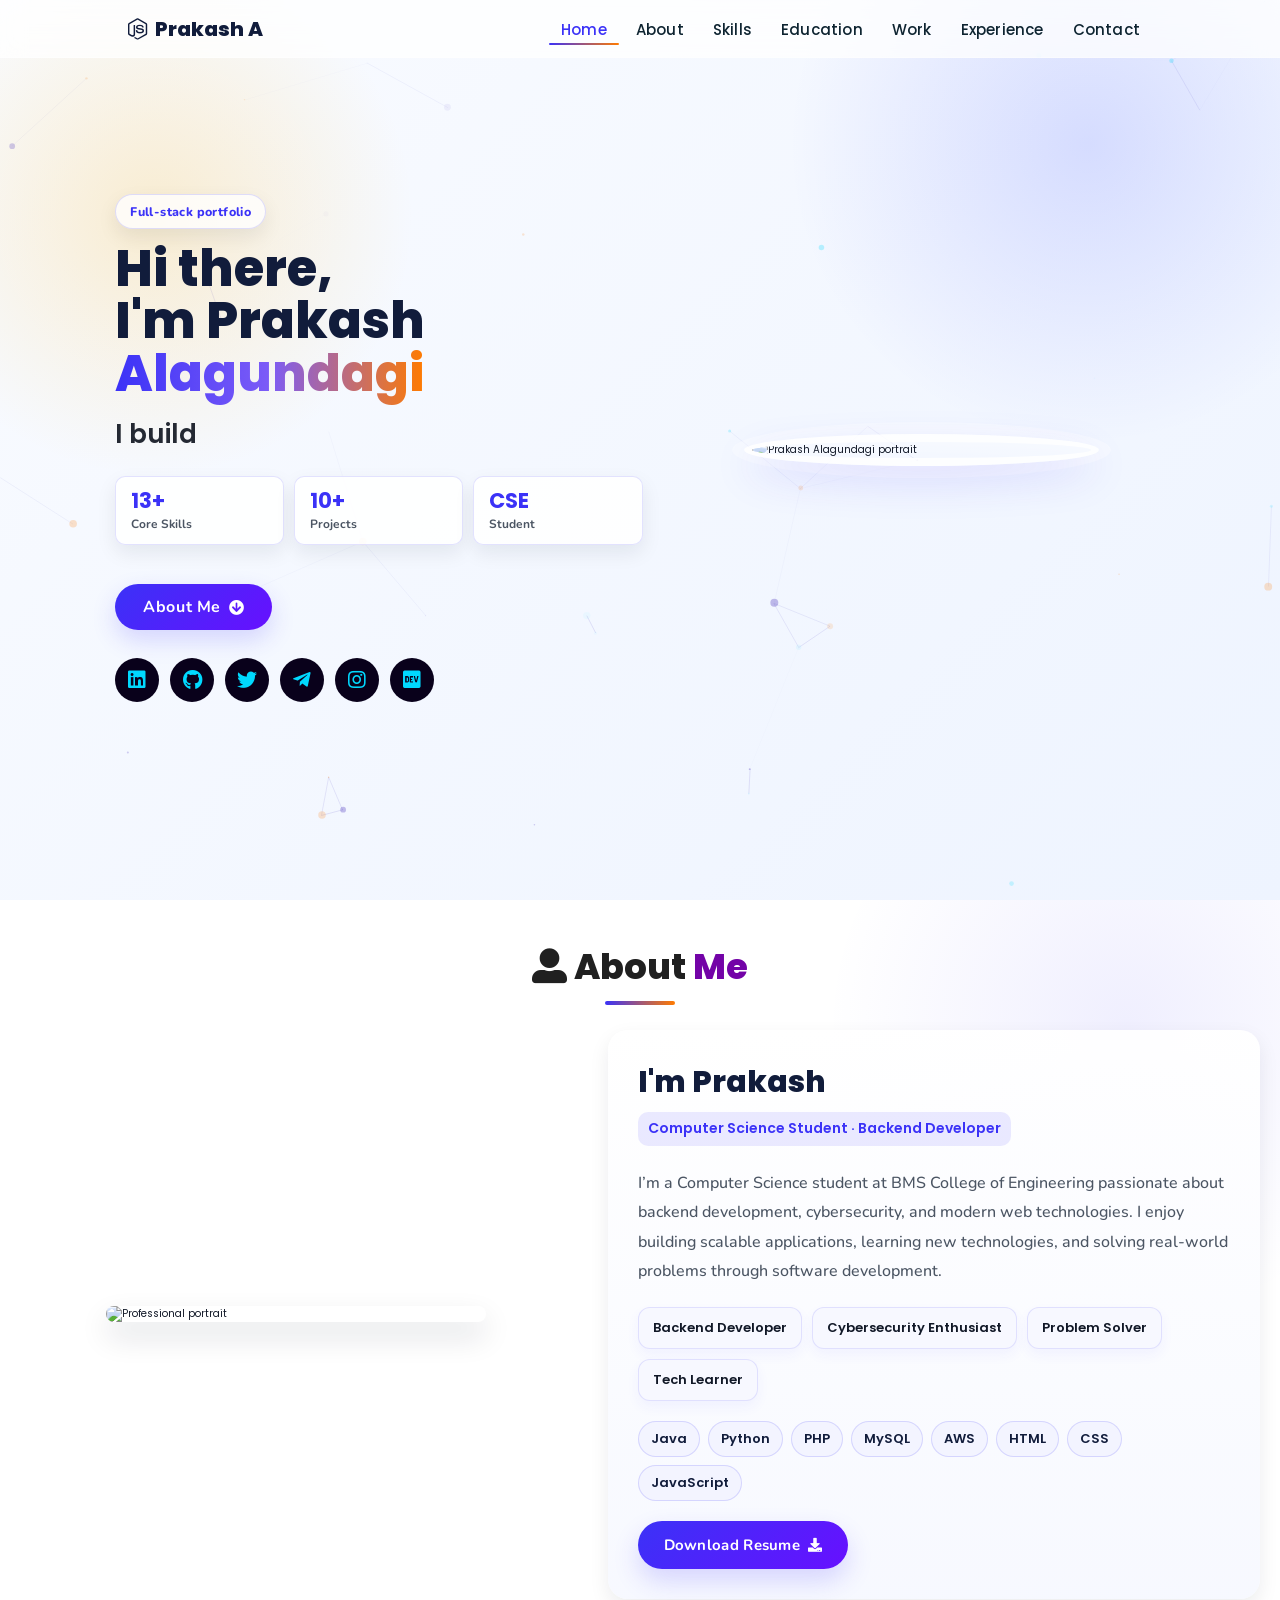
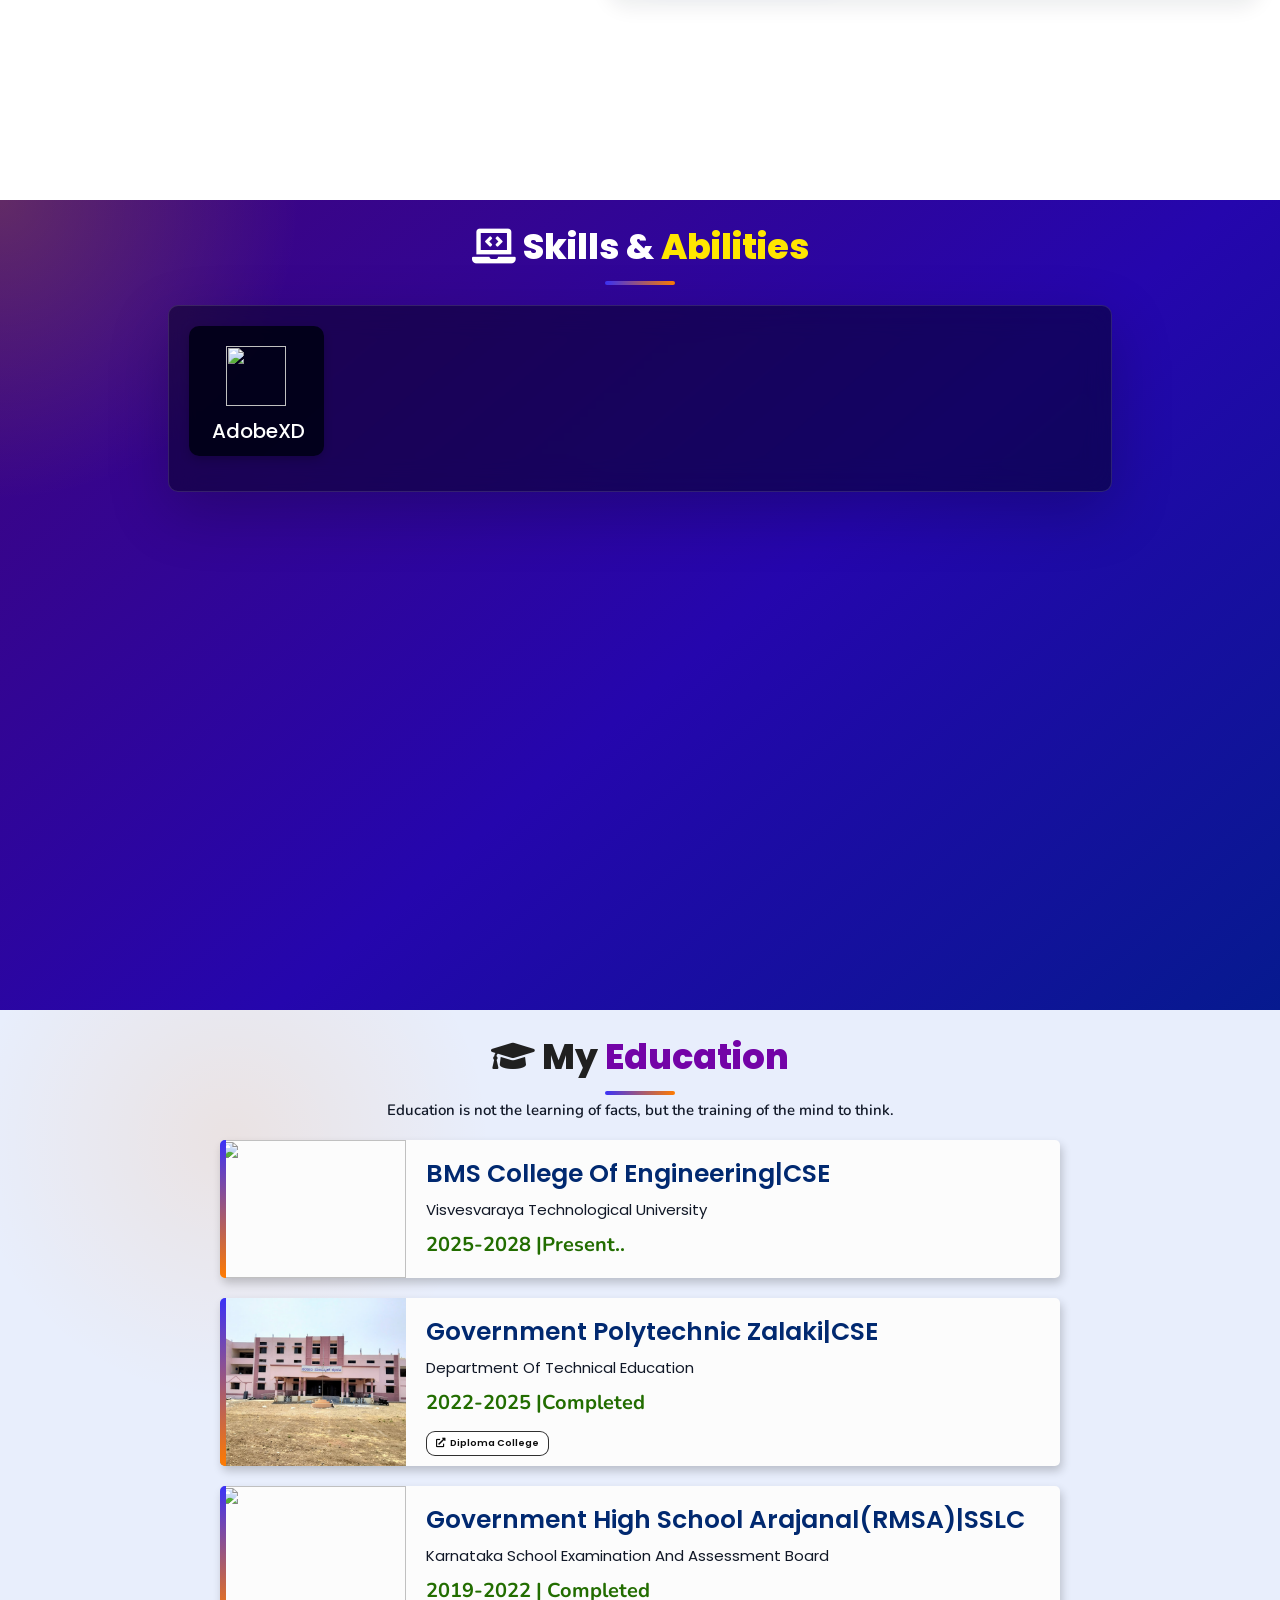
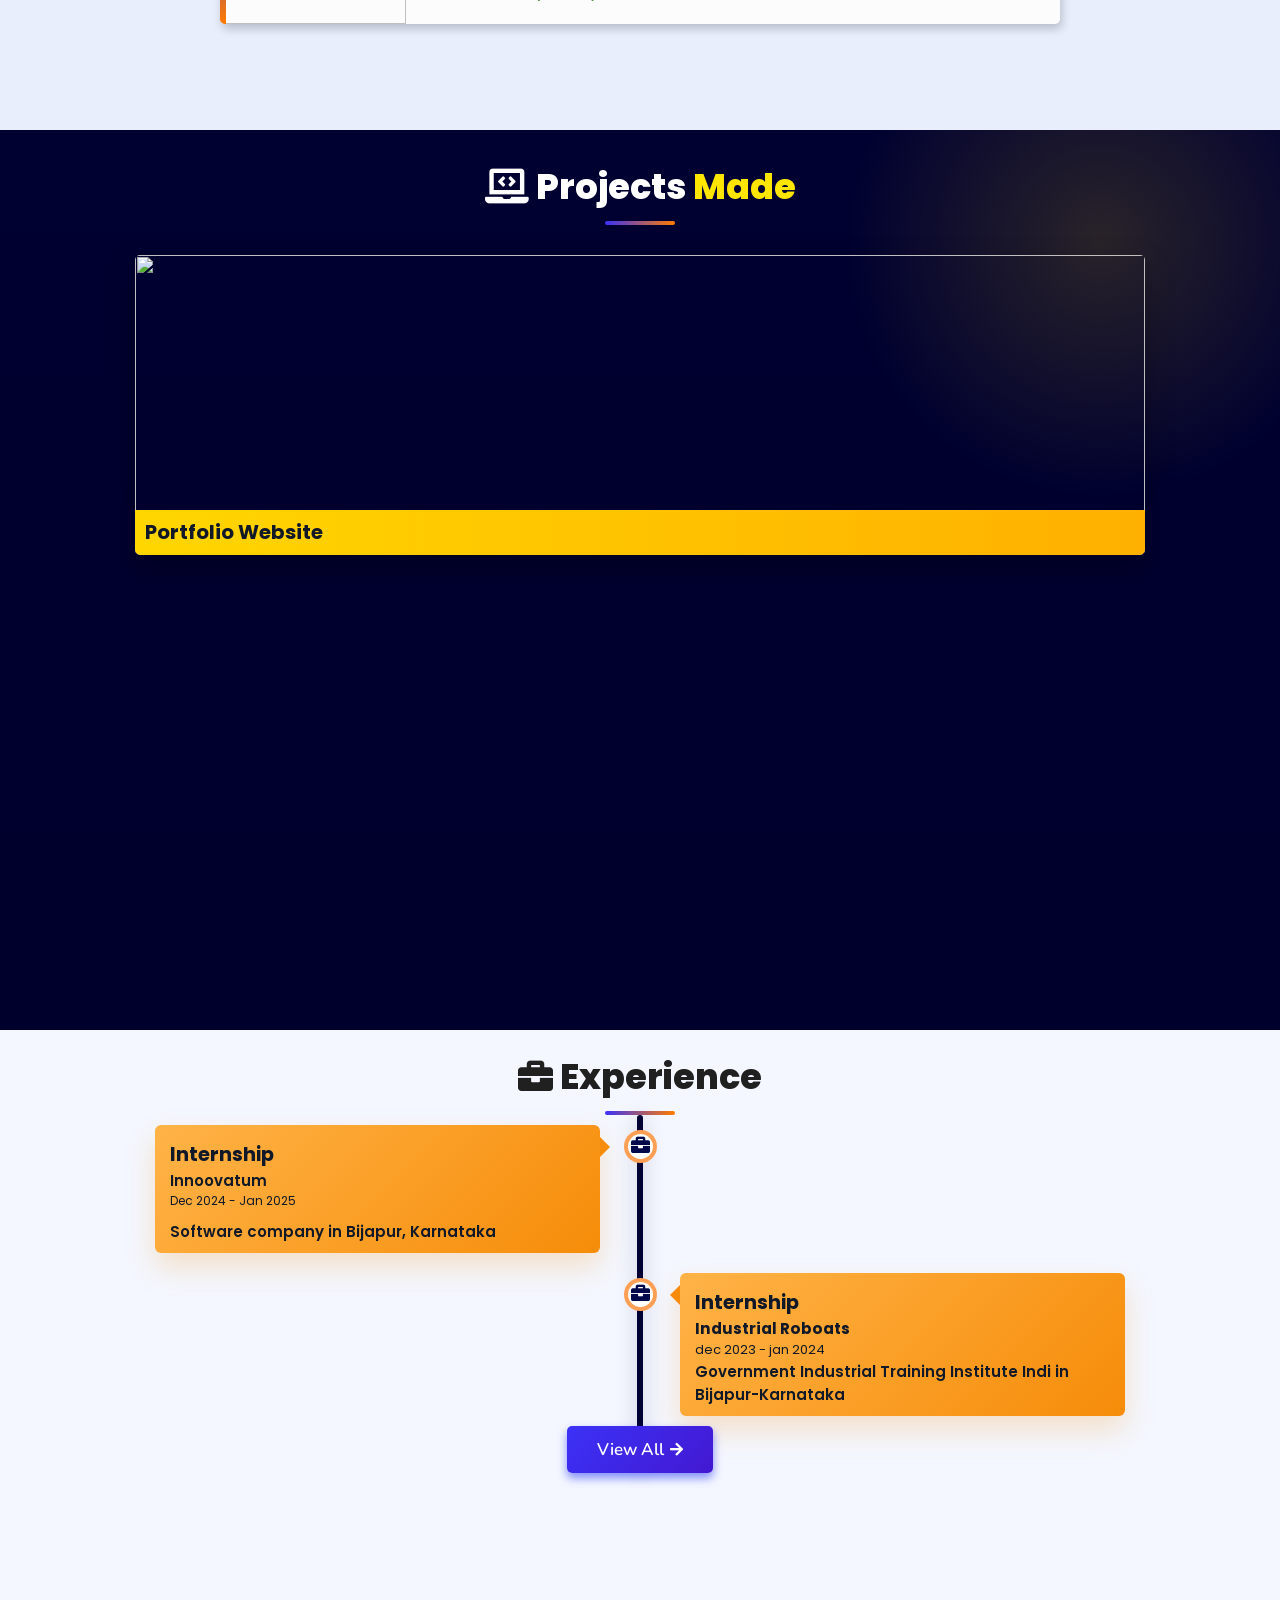
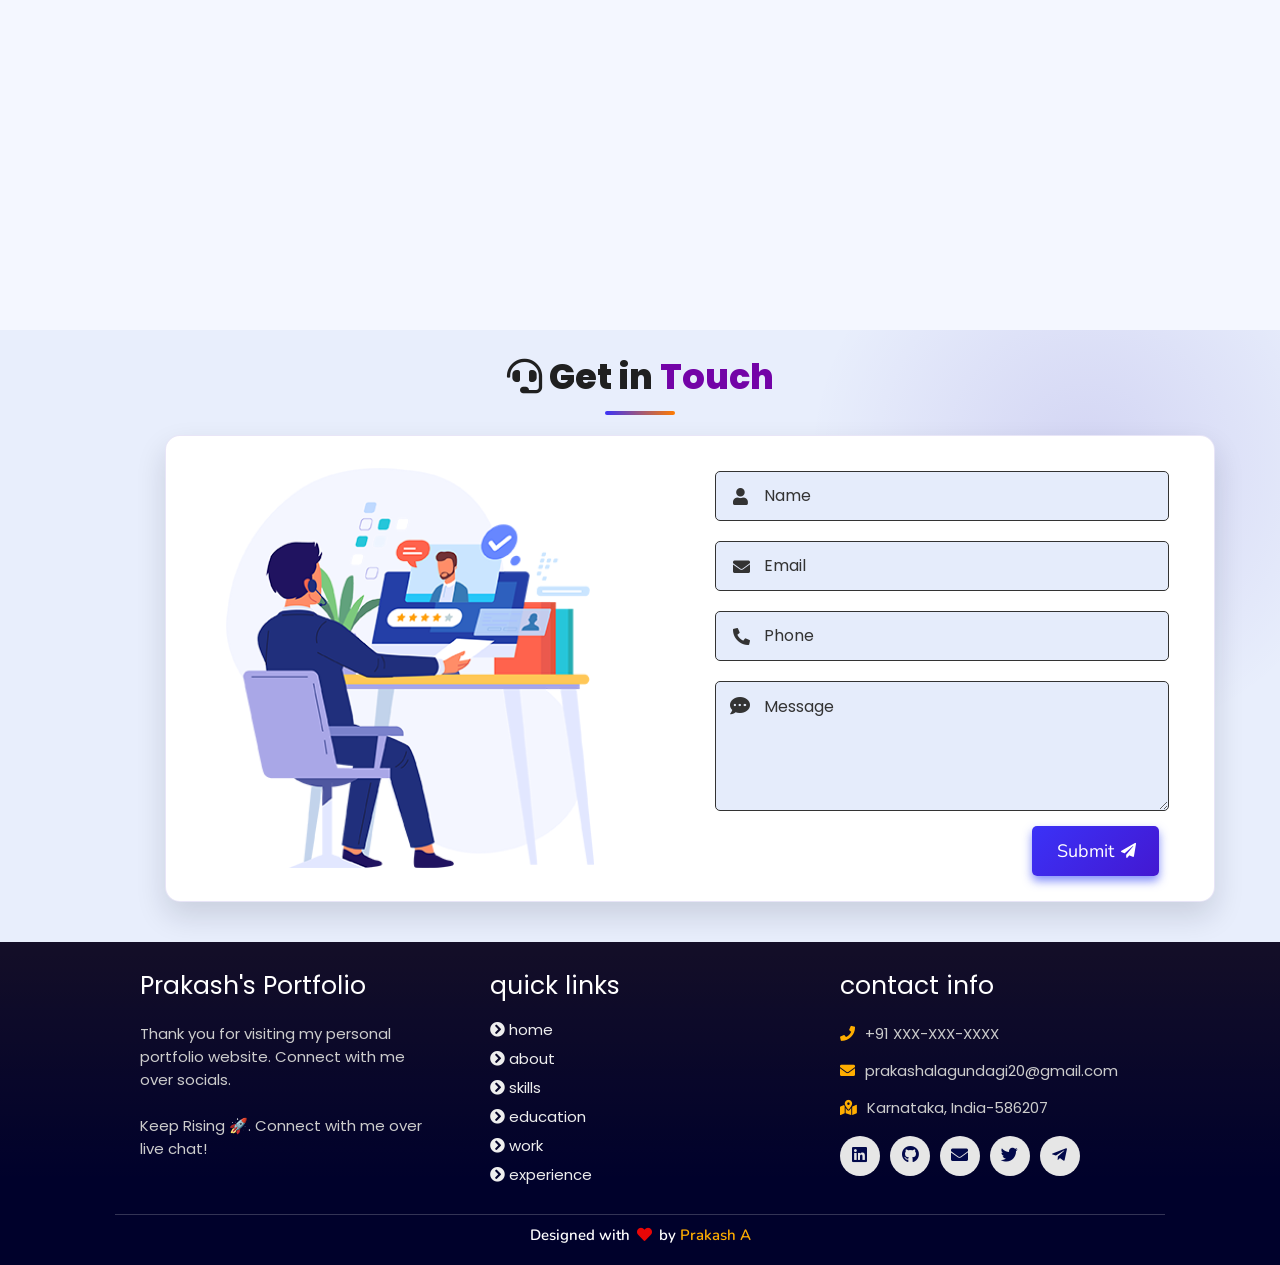
==== commit 7153927b: "added" ====
--- a/index.html
+++ b/index.html
@@ -90,39 +90,37 @@
     <div class="row">
 
     <div class="image">
-        <img draggable="false" class="tilt hoverable" src="./assets/images/imgg.avif" alt="">
+        <img draggable="false" class="tilt hoverable" src="./assets/images/hero.jpg" alt="Professional portrait">
     </div>
     <div class="content">
         <h3>I'm Prakash</h3>
-        <span class="tag">Software Engineer</span>
+        <span class="tag">Computer Science Student · Backend Developer</span>
         
-        <p>I am a Computer Science student passionate about backend development, cybersecurity, and building modern web applications. I love exploring emerging technologies and solving real-world problems through clean, efficient code.</p>
-        
+        <p>I’m a Computer Science student at BMS College of Engineering passionate about backend development, cybersecurity, and modern web technologies. I enjoy building scalable applications, learning new technologies, and solving real-world problems through software development.</p>
+
+        <div class="highlights">
+          <span class="highlight">Backend Developer</span>
+          <span class="highlight">Cybersecurity Enthusiast</span>
+          <span class="highlight">Problem Solver</span>
+          <span class="highlight">Tech Learner</span>
+        </div>
+
         <div class="skills-badges">
           <span class="badge">Java</span>
           <span class="badge">Python</span>
           <span class="badge">PHP</span>
           <span class="badge">MySQL</span>
           <span class="badge">AWS</span>
-        </div>
-        
-        <div class="box-container">
-           
-              <p><span> age: </span> 20 </p>
-              <p><span> phone : </span> +91 XXX-XXX-XXXX</p>
-          
-            <div class="box">
-              <p><span> email : </span> prakashalagundagi20@gmail.com</p>
-              <p><span> place : </span> Karnataka, India - 560019</p>
-            </div>
-        </div>
-        
+          <span class="badge">HTML</span>
+          <span class="badge">CSS</span>
+          <span class="badge">JavaScript</span>
+        </div>
+
         <div class="resumebtn">
-            <a href="https://drive.google.com/file/d/1VLJ5hmCJbYtL4yO7WENe-qdGG40rezgq/view?usp=sharing" target="_blank" class="btn"><span>Resume</span>
-                <i class="fas fa-chevron-right"></i>
+            <a href="https://drive.google.com/file/d/1VLJ5hmCJbYtL4yO7WENe-qdGG40rezgq/view?usp=sharing" target="_blank" class="btn"><span>Download Resume</span>
+                <i class="fas fa-download"></i>
             </a>
         </div>
-
     </div>
     </div>
 </section>
--- a/assets/css/style.css
+++ b/assets/css/style.css
@@ -549,149 +549,180 @@
 
 /* about section starts */
 .about {
-  background:
-    radial-gradient(circle at 88% 14%, rgba(0, 217, 255, 0.06), transparent 25rem),
-    rgb(255, 255, 255);
+  background: radial-gradient(circle at 88% 14%, rgba(59, 50, 247, 0.08), transparent 30rem), #fff;
+  padding: 4rem 0 2rem;
 }
 .about .row {
   display: flex;
-  flex-direction: row;
-  gap: 3rem;
+  gap: 3.5rem;
   flex-wrap: wrap;
-  padding: 2rem;
   align-items: center;
+  padding: 2.5rem 2rem;
 }
 .about .row .image {
-  text-align: center;
-  flex: 1 1 30rem;
+  flex: 1 1 35rem;
+  min-width: 24rem;
 }
 .about .row .image img {
-  margin: 1rem 0;
-  width: 28rem;
-  height: auto;
-  border-radius: 1.2rem;
-  box-shadow: 0 1.5rem 4rem rgba(59, 50, 247, 0.12), 0 0.5rem 1.5rem rgba(0, 0, 0, 0.08);
-  transition: transform 0.45s ease, box-shadow 0.45s ease, filter 0.45s ease;
+  width: 100%;
+  max-width: 38rem;
+  margin: 0 auto;
+  border-radius: 2rem;
+  box-shadow: var(--shadow-md);
+  transition: transform 0.45s ease, filter 0.45s ease;
   cursor: pointer;
 }
 .about .row .image img:hover {
-  transform: translateY(-0.8rem) scale(1.02);
-  box-shadow: 0 2rem 5rem rgba(59, 50, 247, 0.2), 0 1rem 3rem rgba(0, 0, 0, 0.12);
-  filter: brightness(1.05);
+  transform: translateY(-0.6rem) scale(1.02);
+  filter: saturate(1.05);
 }
 .about .row .content {
   flex: 1 1 45rem;
-  padding: 2.5rem;
-  border-left: 0.3rem solid rgba(59, 50, 247, 0.12);
-  border-radius: 1.2rem;
-  background: linear-gradient(135deg, rgba(255, 255, 255, 0.94), rgba(247, 248, 255, 0.75));
-  box-shadow: 0 0.8rem 2.4rem rgba(15, 23, 42, 0.08), inset 0 1px 1px rgba(255, 255, 255, 0.5);
+  padding: 3rem;
+  border-radius: 2rem;
+  background: linear-gradient(180deg, rgba(255, 255, 255, 0.96), rgba(246, 248, 255, 0.9));
+  box-shadow: var(--shadow-sm);
   transition: box-shadow 0.4s ease, transform 0.4s ease;
 }
 .about .row .content:hover {
-  box-shadow: 0 1.2rem 3.6rem rgba(59, 50, 247, 0.12), inset 0 1px 1px rgba(255, 255, 255, 0.5);
-  transform: translateY(-0.4rem);
+  box-shadow: 0 1.4rem 3rem rgba(15, 23, 42, 0.1);
+  transform: translateY(-0.2rem);
 }
 .about .row .content h3 {
   color: var(--navy);
-  font-size: 2.6rem;
+  font-size: 3rem;
   font-weight: 800;
-  margin-bottom: 0.5rem;
+  margin-bottom: 0.7rem;
 }
 .about .row .content .tag {
-  font-size: 1.3rem;
+  display: inline-flex;
+  align-items: center;
+  gap: 0.5rem;
+  font-size: 1.4rem;
   color: var(--primary);
   font-weight: 600;
-  margin-top: 0.3rem;
-  display: inline-block;
-  padding: 0.4rem 0.8rem;
-  background: rgba(59, 50, 247, 0.08);
-  border-radius: 0.6rem;
+  margin-bottom: 1.8rem;
+  padding: 0.65rem 1rem;
+  background: rgba(59, 50, 247, 0.1);
+  border-radius: 1rem;
 }
 .about .row .content p {
-  font-size: 1.5rem;
-  margin-top: 1.8rem;
-  margin-bottom: 1.8rem;
+  font-size: 1.6rem;
+  margin-top: 0.5rem;
+  margin-bottom: 2rem;
   font-family: "Nunito";
   font-weight: 500;
-  text-transform: none;
-  line-height: 1.6;
+  line-height: 1.85;
   color: #4b5563;
+  max-width: 70ch;
+}
+.highlights {
+  display: flex;
+  flex-wrap: wrap;
+  gap: 1rem;
+  margin-bottom: 2rem;
+}
+.highlight {
+  display: inline-flex;
+  align-items: center;
+  justify-content: center;
+  padding: 1rem 1.4rem;
+  background: #f7f8ff;
+  border: 1px solid rgba(59, 50, 247, 0.12);
+  border-radius: 1.2rem;
+  color: var(--ink);
+  font-size: 1.3rem;
+  font-weight: 600;
+  box-shadow: 0 0.6rem 1.3rem rgba(59, 50, 247, 0.05);
+  transition: transform 0.3s ease, box-shadow 0.3s ease;
+}
+.highlight:hover {
+  transform: translateY(-0.2rem);
+  box-shadow: 0 0.85rem 1.8rem rgba(59, 50, 247, 0.1);
 }
 .skills-badges {
   display: flex;
   flex-wrap: wrap;
   gap: 0.8rem;
-  margin-bottom: 1.5rem;
-}
-
+  margin-bottom: 2rem;
+}
 .badge {
-  display: inline-block;
-  padding: 0.5rem 1rem;
-  background: linear-gradient(135deg, rgba(59, 50, 247, 0.12), rgba(255, 123, 0, 0.08));
-  border: 1px solid rgba(59, 50, 247, 0.2);
+  padding: 0.7rem 1.2rem;
+  background: #f3f4ff;
+  border: 1px solid rgba(59, 50, 247, 0.16);
   border-radius: 2rem;
   font-size: 1.3rem;
   font-weight: 600;
-  color: var(--primary);
+  color: var(--navy);
   transition: all 0.3s ease;
   cursor: default;
 }
-
 .badge:hover {
-  background: linear-gradient(135deg, rgba(59, 50, 247, 0.2), rgba(255, 123, 0, 0.12));
-  border-color: var(--primary);
-  box-shadow: 0 0.4rem 1.2rem rgba(59, 50, 247, 0.15);
+  background: rgba(59, 50, 247, 0.12);
+  box-shadow: 0 0.6rem 1.4rem rgba(59, 50, 247, 0.08);
 }
 .resumebtn {
-  margin-top: 1.5rem;
+  margin-top: 0.5rem;
 }
 .resumebtn .btn {
   display: inline-flex;
   align-items: center;
+  justify-content: center;
   gap: 0.8rem;
-  padding: 1.5rem 2.8rem;
-  border-radius: 3.5rem;
-  transition: all 0.35s ease;
+  padding: 1.4rem 2.6rem;
+  border-radius: 3rem;
   color: #fff;
   background: linear-gradient(135deg, var(--primary), #6710ff);
-  box-shadow: 0 1rem 2.4rem rgba(59, 50, 247, 0.18);
+  box-shadow: 0 1.2rem 2.6rem rgba(59, 50, 247, 0.18);
   font-family: "Nunito", sans-serif;
   font-weight: 700;
-  font-size: 1.6rem;
-  letter-spacing: 0.06rem;
+  font-size: 1.5rem;
+  letter-spacing: 0.03rem;
 }
 .resumebtn .btn i {
-  font-size: 1.5rem;
-  transition: transform 0.35s ease;
+  font-size: 1.4rem;
 }
 .resumebtn .btn:hover {
+  transform: translateY(-0.15rem);
+  box-shadow: 0 1.4rem 2.8rem rgba(59, 50, 247, 0.22);
   background: linear-gradient(135deg, #4c33ff, #3510bd);
-  box-shadow: 0 1.3rem 2.4rem rgba(59, 50, 247, 0.2);
-  transform: translateY(-0.2rem);
-}
-.resumebtn .btn:hover i {
-  transform: translateX(4px);
 }
 /* about media queries starts*/
+@media screen and (max-width: 900px) {
+  .about .row {
+    padding: 2rem 1.2rem;
+  }
+  .about .row .image,
+  .about .row .content {
+    flex: 1 1 100%;
+  }
+  .about .row .image img {
+    max-width: 30rem;
+  }
+  .about .row .content {
+    padding: 2.2rem;
+  }
+}
 @media screen and (max-width: 600px) {
-  .about .row .image {
-    margin-top: 2rem;
+  .about .row {
+    gap: 1.5rem;
+    padding: 1.2rem;
   }
   .about .row .image img {
-    margin: 0 auto;
     width: 80%;
-    mix-blend-mode: normal;
-  }
-  .about .row {
-    padding: 0.5rem;
-    margin-bottom: 7rem;
   }
   .about .row .content {
-    padding: 1rem;
-  }
-  .about .row .content .box-container {
-    gap: 0;
+    padding: 1.8rem;
+  }
+  .highlight,
+  .badge {
+    font-size: 1.2rem;
+    padding: 0.8rem 1.1rem;
+  }
+  .resumebtn .btn {
+    width: 100%;
+    justify-content: center;
+    padding: 1.3rem 1.4rem;
   }
 }
 /* about media queries ends*/
